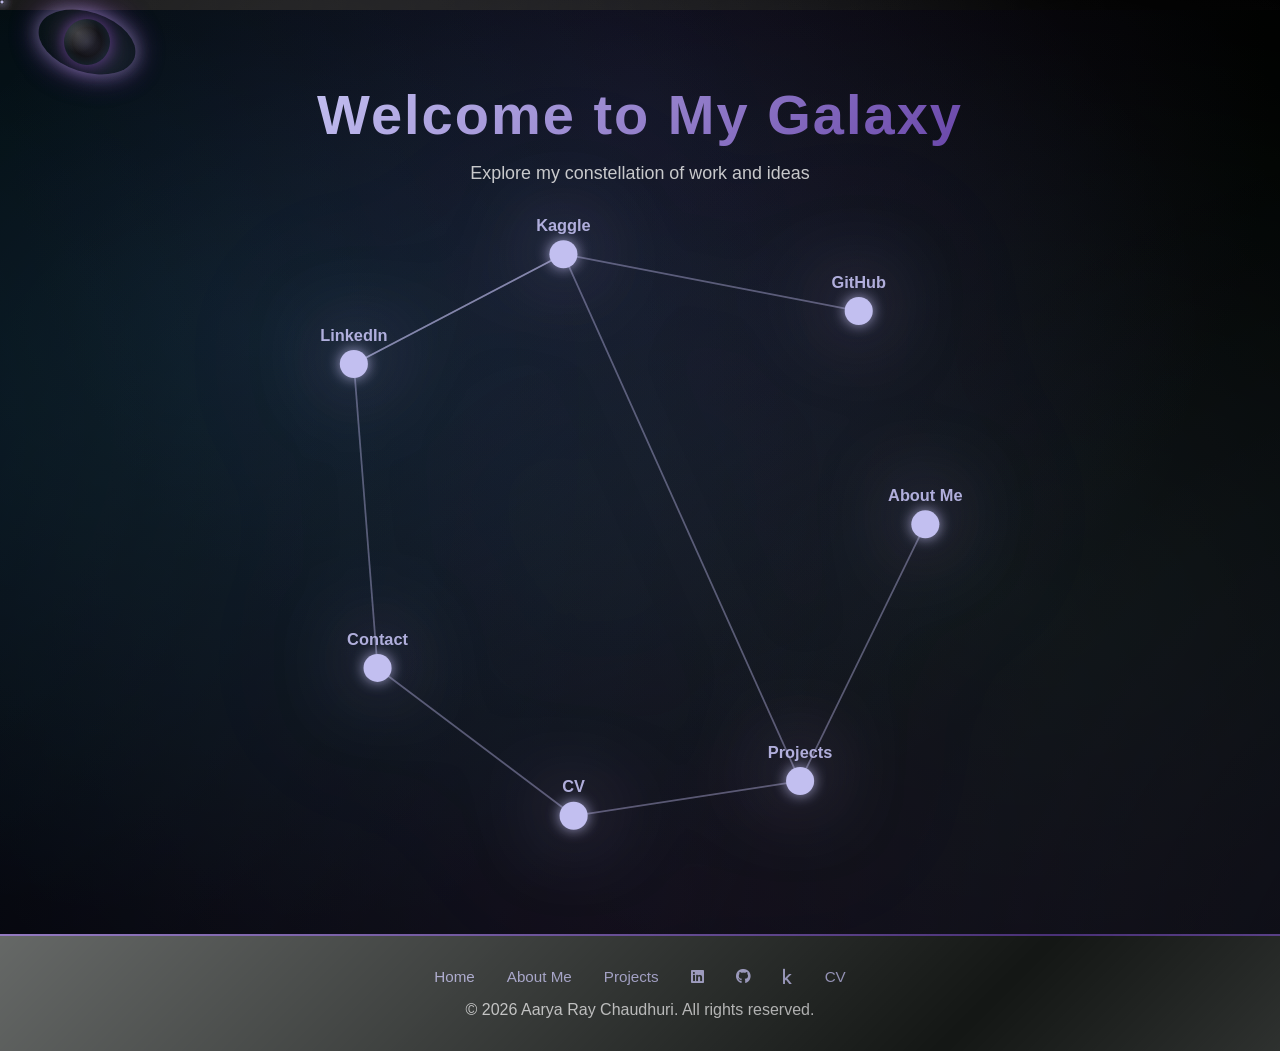
==== index.html @ b0136b7f "updates" ====
<!DOCTYPE html>
<html lang="en">
<head>
    <meta charset="UTF-8">
    <meta name="viewport" content="width=device-width, initial-scale=1.0">
    <title>Portfolio</title>
    <link rel="stylesheet" href="https://cdnjs.cloudflare.com/ajax/libs/font-awesome/6.4.0/css/all.min.css">
    <link rel="stylesheet" href="css/styles.css">
</head>
<body class="page-with-stars">
    <div class="stars-background"></div>
    <a href="index.html" class="black-hole-home" aria-label="Back to home"></a>
    <!-- Shooting stars to match Projects/About vibe -->
    <div class="shooting-star shooting-star-1"></div>
    <div class="shooting-star shooting-star-2"></div>
    <div class="shooting-star shooting-star-3"></div>
    
    <nav class="navbar">
        <div class="nav-content">
            <span class="logo">Aarya Ray</span>
            <ul class="nav-links">
                <li><a href="#" class="nav-link active">Home</a></li>
                <li><a href="about.html" class="nav-link">About Me</a></li>
                <li><a href="projects.html" class="nav-link">Projects</a></li>
                <li><a href="assets/cv.pdf" class="nav-link" target="_blank">CV</a></li>
            </ul>
        </div>
    </nav>

    <div class="constellation-container">
        <div class="hero-text">
            <h1>Welcome to My Galaxy</h1>
            <p>Explore my constellation of work and ideas</p>
        </div>
        <svg id="constellationCanvas" viewBox="0 0 800 600" preserveAspectRatio="xMidYMid meet"></svg>
    </div>

    <footer class="footer">
        <div class="footer-links">
            <a href="index.html" class="footer-link">Home</a>
            <a href="about.html" class="footer-link">About Me</a>
            <a href="projects.html" class="footer-link">Projects</a>
            <a href="https://www.linkedin.com/in/aarya-ray-3b2663270/" class="footer-link" target="_blank"><i class="fab fa-linkedin"></i></a>
            <a href="https://github.com/aaryaray1" class="footer-link" target="_blank"><i class="fab fa-github"></i></a>
            <a href="https://www.kaggle.com/aaryaraychaudhuri" class="footer-link" target="_blank"><i class="fab fa-kaggle"></i></a>
            <a href="assets/cv.pdf" class="footer-link" target="_blank">CV</a>
        </div>
        <p>&copy; 2026 Aarya Ray Chaudhuri. All rights reserved.</p>
    </footer>

    <script src="js/constellations.js"></script>
    <script src="js/main.js"></script>
</body>
</html>
---- css/styles.css ----
:root {
    --dark-bg: #1F2421;
    --light-purple: #C2BFF0;
    --deep-purple: #6A47AA;
    --text-color: #E8E8E8;
    --accent: #9D4EDD;
}

* {
    margin: 0;
    padding: 0;
    box-sizing: border-box;
}

html, body {
    width: 100%;
    height: 100%;
    font-family: 'Segoe UI', Tahoma, Geneva, Verdana, sans-serif;
}

body {
    background-color: #000000;
    color: var(--text-color);
    overflow-x: hidden;
    position: relative;
}

/* Black hole home link */
.black-hole-home {
    position: fixed;
    top: 1.2rem;
    left: 4rem;
    width: 46px;
    height: 46px;
    border-radius: 50%;
    background:
        radial-gradient(circle at 30% 30%, rgba(255,255,255,0.2), transparent 45%),
        radial-gradient(circle at 50% 50%, rgba(20,20,30,1) 0%, rgba(0,0,0,1) 45%, transparent 70%),
        radial-gradient(circle at 50% 50%, rgba(157, 78, 221, 0.35) 0%, transparent 55%);
    box-shadow:
        0 0 18px rgba(157, 78, 221, 0.7),
        0 0 40px rgba(0, 0, 0, 0.9);
    z-index: 80;
    cursor: pointer;
    transition: transform 0.4s ease, box-shadow 0.4s ease, opacity 0.4s ease;
    opacity: 0.95;
}

.black-hole-home:hover {
    transform: scale(1.08) rotate(8deg);
    box-shadow:
        0 0 26px rgba(194, 191, 240, 0.9),
        0 0 55px rgba(0, 0, 0, 1);
    opacity: 1;
}

.black-hole-home::before {
    content: '';
    position: absolute;
    top: 50%;
    left: 50%;
    width: 100px;
    height: 60px;
    transform: translate(-50%, -50%) rotate(18deg);
    border-radius: 50%;
    background:
        radial-gradient(circle at 30% 40%, rgba(255,255,255,0.1), transparent 55%),
        radial-gradient(circle at 70% 60%, rgba(194,191,240,0.18), transparent 65%);
    box-shadow:
        0 0 18px rgba(194,191,240,0.7),
        0 0 34px rgba(157,78,221,0.65);
    opacity: 0.75;
    pointer-events: none;
}

/* Animated background stars - subtle and scattered */
.stars-background {
    position: fixed;
    top: 0;
    left: 0;
    width: 100%;
    height: 100%;
    background-color: #000000;
    /* Base starfield (kept subtle) */
    background-image: 
        radial-gradient(0.3px 0.3px at 1% 2%, rgba(255,255,255,.75), transparent 55%),
        radial-gradient(1.4px 1.4px at 5% 8%, rgba(200,200,200,.7), transparent 55%),
        radial-gradient(0.7px 0.7px at 12% 4%, rgba(255,255,255,.7), transparent 55%),
        radial-gradient(1.8px 1.8px at 18% 11%, rgba(220,220,220,.75), transparent 60%),
        radial-gradient(0.5px 0.5px at 25% 6%, rgba(255,255,255,.65), transparent 55%),
        radial-gradient(1.6px 1.6px at 32% 10%, rgba(200,200,200,.72), transparent 60%),
        radial-gradient(0.5px 0.5px at 40% 3%, rgba(255,255,255,.65), transparent 55%),
        radial-gradient(1.7px 1.7px at 48% 9%, rgba(220,220,220,.75), transparent 60%),
        radial-gradient(0.6px 0.6px at 56% 5%, rgba(255,255,255,.68), transparent 55%),
        radial-gradient(1.5px 1.5px at 64% 12%, rgba(200,200,200,.74), transparent 60%),
        radial-gradient(0.4px 0.4px at 72% 4%, rgba(255,255,255,.65), transparent 55%),
        radial-gradient(1.9px 1.9px at 80% 9%, rgba(220,220,220,.78), transparent 60%),
        radial-gradient(0.7px 0.7px at 88% 2%, rgba(255,255,255,.68), transparent 55%),
        radial-gradient(1.6px 1.6px at 96% 8%, rgba(200,200,200,.76), transparent 60%),
        radial-gradient(0.3px 0.3px at 10% 20%, rgba(255,255,255,.7), transparent 55%),
        radial-gradient(1.5px 1.5px at 22% 24%, rgba(200,200,200,.73), transparent 60%),
        radial-gradient(0.6px 0.6px at 34% 18%, rgba(255,255,255,.68), transparent 55%),
        radial-gradient(1.8px 1.8px at 46% 22%, rgba(220,220,220,.76), transparent 60%),
        radial-gradient(0.5px 0.5px at 58% 19%, rgba(255,255,255,.65), transparent 55%),
        radial-gradient(1.4px 1.4px at 70% 25%, rgba(200,200,200,.72), transparent 60%),
        radial-gradient(0.5px 0.5px at 82% 17%, rgba(255,255,255,.68), transparent 55%),
        radial-gradient(1.9px 1.9px at 94% 23%, rgba(220,220,220,.78), transparent 60%),
        radial-gradient(0.4px 0.4px at 6% 40%, rgba(255,255,255,.68), transparent 55%),
        radial-gradient(1.6px 1.6px at 18% 44%, rgba(200,200,200,.72), transparent 60%),
        radial-gradient(0.7px 0.7px at 30% 38%, rgba(255,255,255,.7), transparent 55%),
        radial-gradient(1.8px 1.8px at 42% 52%, rgba(220,220,220,.77), transparent 60%),
        radial-gradient(0.5px 0.5px at 54% 45%, rgba(255,255,255,.66), transparent 55%),
        radial-gradient(1.5px 1.5px at 66% 50%, rgba(200,200,200,.73), transparent 60%),
        radial-gradient(0.5px 0.5px at 78% 42%, rgba(255,255,255,.68), transparent 55%),
        radial-gradient(1.9px 1.9px at 90% 48%, rgba(220,220,220,.78), transparent 60%),
        radial-gradient(0.3px 0.3px at 12% 68%, rgba(255,255,255,.68), transparent 55%),
        radial-gradient(1.5px 1.5px at 24% 72%, rgba(200,200,200,.72), transparent 60%),
        radial-gradient(0.6px 0.6px at 36% 66%, rgba(255,255,255,.68), transparent 55%),
        radial-gradient(1.9px 1.9px at 48% 80%, rgba(220,220,220,.78), transparent 60%),
        radial-gradient(0.5px 0.5px at 60% 73%, rgba(255,255,255,.66), transparent 55%),
        radial-gradient(1.4px 1.4px at 72% 78%, rgba(200,200,200,.72), transparent 60%),
        radial-gradient(0.5px 0.5px at 84% 70%, rgba(255,255,255,.68), transparent 55%),
        radial-gradient(1.8px 1.8px at 96% 76%, rgba(220,220,220,.78), transparent 60%);
    background-repeat: repeat;
    background-size: 120% 120%;
    background-position: 0 0;
    background-attachment: fixed;
    transition: width 0.3s ease;
}

/* Extra dense, multi-size stars layered on top */
.stars-background::before {
    content: '';
    position: fixed;
    inset: 0;
    pointer-events: none;
    background-image:
        radial-gradient(0.8px 0.8px at 8% 12%, rgba(255,255,255,0.85), transparent 55%),
        radial-gradient(2.2px 2.2px at 18% 32%, rgba(220,220,220,0.75), transparent 60%),
        radial-gradient(0.4px 0.4px at 28% 18%, rgba(255,255,255,0.9), transparent 50%),
        radial-gradient(1.6px 1.6px at 38% 42%, rgba(200,200,200,0.8), transparent 60%),
        radial-gradient(2.8px 2.8px at 52% 24%, rgba(255,255,255,0.7), transparent 65%),
        radial-gradient(0.5px 0.5px at 64% 14%, rgba(255,255,255,0.85), transparent 55%),
        radial-gradient(1.2px 1.2px at 76% 34%, rgba(220,220,220,0.78), transparent 60%),
        radial-gradient(2.4px 2.4px at 88% 20%, rgba(255,255,255,0.65), transparent 65%),
        radial-gradient(0.6px 0.6px at 12% 64%, rgba(255,255,255,0.9), transparent 55%),
        radial-gradient(1.9px 1.9px at 26% 78%, rgba(200,200,200,0.78), transparent 60%),
        radial-gradient(0.4px 0.4px at 38% 60%, rgba(255,255,255,0.88), transparent 55%),
        radial-gradient(2.1px 2.1px at 50% 72%, rgba(220,220,220,0.76), transparent 62%),
        radial-gradient(0.7px 0.7px at 64% 86%, rgba(255,255,255,0.9), transparent 55%),
        radial-gradient(1.5px 1.5px at 78% 68%, rgba(200,200,200,0.8), transparent 60%),
        radial-gradient(2.6px 2.6px at 90% 82%, rgba(255,255,255,0.7), transparent 65%);
    background-repeat: repeat;
    background-size: 150% 150%;
    opacity: 1;
}

/* Soft Milky Way band */
.stars-background::after {
    content: '';
    position: fixed;
    inset: 0;
    pointer-events: none;
    background:
        radial-gradient(circle at 8% 0%, rgba(255,255,255,0.10), transparent 55%),
        radial-gradient(circle at 25% 18%, rgba(255,255,255,0.12), transparent 60%),
        radial-gradient(circle at 45% 32%, rgba(210,210,255,0.18), transparent 65%),
        radial-gradient(circle at 60% 50%, rgba(220,220,255,0.16), transparent 60%),
        radial-gradient(circle at 78% 68%, rgba(255,255,255,0.12), transparent 60%),
        radial-gradient(circle at 92% 82%, rgba(255,255,255,0.08), transparent 55%);
    mix-blend-mode: screen;
    opacity: 0.7;
}

.nav-link:hover::after {
    width: 100%;
}

.nav-link.active {
    color: var(--light-purple);
}

/* Constellation section */
.constellation-container {
    position: relative;
    z-index: 50;
    min-height: 100vh;
    display: flex;
    flex-direction: column;
    justify-content: space-around;
    align-items: center;
    padding: 4.5rem 2rem 3rem;
    margin-top: -80px; /* pull gradient up behind the navbar */
    text-align: center;
    overflow: hidden;
    background: radial-gradient(circle at 50% 10%, rgba(106, 71, 170, 0.13), rgba(0, 0, 0, 1) 60%),
                radial-gradient(circle at 80% 80%, rgba(157, 78, 221, 0.09), rgba(0, 0, 0, 1) 55%),
                #000000;
}

/* Animated colored pulses */
.constellation-container::before {
    content: '';
    position: absolute;
    top: -25%;
    left: -25%;
    width: 150%;
    height: 150%;
    background: radial-gradient(ellipse at 30% 40%, rgba(75, 200, 255, 0.18) 0%, transparent 50%),
                radial-gradient(ellipse at 70% 60%, rgba(100, 255, 150, 0.12) 0%, transparent 60%),
                radial-gradient(ellipse at 50% 80%, rgba(180, 100, 255, 0.18) 0%, transparent 70%);
    opacity: 0.55;
    animation: colorPulseCycle 16s ease-in-out infinite;
    pointer-events: none;
    z-index: -1;
}

.constellation-container::after {
    content: '';
    position: absolute;
    top: -25%;
    right: -25%;
    width: 140%;
    height: 140%;
    background: radial-gradient(circle at 100% 100%, rgba(150, 100, 255, 0.15) 0%, transparent 45%),
                radial-gradient(circle at 0% 50%, rgba(50, 180, 255, 0.14) 0%, transparent 55%);
    opacity: 0.5;
    animation: colorPulseCycle2 20s ease-in-out infinite;
    pointer-events: none;
    z-index: -1;
}

@keyframes colorPulseCycle {
    0% {
        opacity: 0.35;
        transform: scale(1);
    }
    50% {
        opacity: 0.65;
        transform: scale(1.04);
    }
    100% {
        opacity: 0.35;
        transform: scale(1);
    }
}

@keyframes colorPulseCycle2 {
    0% {
        opacity: 0.3;
        transform: scale(1);
    }
    50% {
        opacity: 0.6;
        transform: scale(1.05);
    }
    100% {
        opacity: 0.3;
        transform: scale(1);
    }
}

@keyframes gradientShift {
    0%, 100% {
        background: linear-gradient(135deg, rgba(106, 71, 170, 0.15), rgba(31, 36, 33, 0.05), rgba(157, 78, 221, 0.1));
    }
    50% {
        background: linear-gradient(45deg, rgba(157, 78, 221, 0.12), rgba(106, 71, 170, 0.08), rgba(194, 191, 240, 0.08));
    }
}

.hero-text {
    animation: fadeInDown 1s ease-out;
    z-index: 51;
}

.hero-text h1 {
    font-size: 3.5rem;
    margin-bottom: 1rem;
    background: linear-gradient(135deg, var(--light-purple), var(--deep-purple), var(--accent), var(--light-purple));
    -webkit-background-clip: text;
    -webkit-text-fill-color: transparent;
    background-clip: text;
    letter-spacing: 2px;
    background-size: 300% 300%;
    animation: colorShift 6s ease-in-out infinite;
}

@keyframes colorShift {
    0%, 100% { background-position: 0% 50%; }
    50% { background-position: 100% 50%; }
}

.hero-text p {
    font-size: 1.12rem;
    color: var(--text-color);
    opacity: 0.85;
}

#constellationCanvas {
    width: 95%;
    height: 78vh;
    max-width: none;
    filter: drop-shadow(0 0 40px rgba(194, 191, 240, 0.5)) drop-shadow(0 0 80px rgba(154, 78, 221, 0.3));
    animation: fadeInUp 1.2s ease-out 0.2s backwards, canvasGlow 4s ease-in-out infinite;
}

@keyframes canvasGlow {
    0%, 100% {
        filter: drop-shadow(0 0 40px rgba(194, 191, 240, 0.5)) drop-shadow(0 0 80px rgba(154, 78, 221, 0.3));
    }
    50% {
        filter: drop-shadow(0 0 50px rgba(157, 78, 221, 0.6)) drop-shadow(0 0 100px rgba(106, 71, 170, 0.4));
    }
}

/* SVG styles */
#constellationCanvas line,
#projectsConstellation line {
    stroke: var(--light-purple);
    stroke-width: 1.5;
    opacity: 0.4;
    animation: pulseLines 3s ease-in-out infinite, lineGlow 4s ease-in-out infinite;
}

@keyframes pulseLines {
    0%, 100% { opacity: 0.3; }
    50% { opacity: 0.6; }
}

@keyframes lineGlow {
    0%, 100% {
        stroke: var(--light-purple);
    }
    50% {
        stroke: var(--deep-purple);
    }
}

.constellation-star {
    fill: var(--light-purple);
    cursor: pointer;
    transition: all 0.4s cubic-bezier(0.34, 1.56, 0.64, 1);
    animation: twinkleStar 3s ease-in-out infinite, colorPulse 5s ease-in-out infinite;
    filter: drop-shadow(0 0 6px rgba(194, 191, 240, 0.8));
}

.constellation-star:hover {
    fill: var(--deep-purple);
    filter: drop-shadow(0 0 18px rgba(154, 78, 221, 0.95)) drop-shadow(0 0 35px rgba(157, 78, 221, 0.7));
    transform-origin: center;
}

@keyframes twinkleStar {
    0%, 100% { 
        opacity: 0.7;
        r: 12;
    }
    50% { 
        opacity: 1;
        r: 13.5;
    }
}

@keyframes colorPulse {
    0%, 100% {
        fill: var(--light-purple);
    }
    40% {
        fill: var(--light-purple);
    }
    60% {
        fill: #E0D5FF;
    }
    80% {
        fill: var(--light-purple);
    }
}

.constellation-label {
    font-size: 14px;
    font-weight: 600;
    fill: var(--light-purple);
    text-anchor: middle;
    pointer-events: none;
    opacity: 0.9;
    transition: all 0.3s ease;
    animation: labelShimmer 2.5s ease-in-out infinite;
}

.constellation-star:hover ~ .constellation-label,
.constellation-label.visible {
    opacity: 1;
    fill: var(--deep-purple);
    animation: labelGlow 0.4s ease-out;
}

@keyframes labelShimmer {
    0%, 100% {
        opacity: 0.8;
    }
    50% {
        opacity: 0.95;
    }
}

@keyframes labelGlow {
    0% {
        opacity: 0.9;
    }
    100% {
        opacity: 1;
    }
}

.constellation-name {
    animation: fadeInUp 1.5s ease-out 0.5s backwards;
}

/* Footer */
.footer {
    position: relative;
    z-index: 50;
    background-color: rgba(31, 36, 33, 0.95);
    border-top: 2px solid var(--deep-purple);
    padding: 2rem;
    text-align: center;
    color: var(--text-color);
    opacity: 0.7;
    margin-top: auto;
}

/* About page */
.about-container {
    max-width: 900px;
    margin: 0 auto;
    padding: 3rem 2rem;
    position: relative;
    z-index: 50;
    min-height: calc(100vh - 200px);
}

.about-header {
    text-align: center;
    margin-bottom: 3rem;
    animation: fadeInDown 0.8s ease-out;
}

.about-header h2 {
    font-size: 2.5rem;
    background: linear-gradient(135deg, var(--light-purple), var(--deep-purple));
    -webkit-background-clip: text;
    -webkit-text-fill-color: transparent;
    background-clip: text;
    margin-bottom: 1rem;
    letter-spacing: 1px;
}

.about-content {
    display: grid;
    grid-template-columns: 1fr 1fr;
    gap: 3rem;
    animation: fadeInUp 0.8s ease-out 0.2s backwards;
}

.about-text h3 {
    color: var(--light-purple);
    margin-bottom: 1rem;
    font-size: 1.5rem;
    letter-spacing: 0.5px;
}

.about-text p {
    line-height: 1.8;
    margin-bottom: 1.5rem;
    opacity: 0.9;
}

.skills-section {
    background: rgba(31, 36, 33, 0.96);
    padding: 2rem;
    border-radius: 10px;
    border: 1px solid rgba(194, 191, 240, 0.4);
    backdrop-filter: blur(5px);
}

.skills-section h4 {
    color: var(--light-purple);
    margin-bottom: 1.5rem;
    font-size: 1.2rem;
    letter-spacing: 0.5px;
}

.skills-list {
    list-style: none;
}

.skills-list li {
    color: var(--text-color);
    padding: 0.75rem 0;
    border-bottom: 1px solid rgba(194, 191, 240, 0.15);
    opacity: 0.9;
    font-size: 1rem;
    line-height: 1.6;
    position: relative;
    padding-left: 1.5rem;
    transition: all 0.3s ease;
}

.skills-list li:last-child {
    border-bottom: none;
}

.skills-list li::before {
    content: '✦';
    position: absolute;
    left: 0;
    color: var(--deep-purple);
    font-size: 0.8rem;
}

.skills-list li:hover {
    color: var(--light-purple);
    padding-left: 2rem;
}

/* Animations */
@keyframes fadeInDown {
    from {
        opacity: 0;
        transform: translateY(-30px);
    }
    to {
        opacity: 1;
        transform: translateY(0);
    }
}

@keyframes fadeInUp {
    from {
        opacity: 0;
        transform: translateY(30px);
    }
    to {
        opacity: 1;
        transform: translateY(0);
    }
}

/* Page with starfield background and shooting stars */
.page-with-stars {
    background: linear-gradient(135deg, rgba(106, 71, 170, 0.015), #000000, rgba(157, 78, 221, 0.01)) !important;
    position: relative;
}

/* Shooting stars animation */
.shooting-star {
    position: fixed;
    width: 4px;
    height: 4px;
    z-index: 15;
    pointer-events: none;
    border-radius: 50%;
}

.shooting-star::before {
    content: '';
    position: absolute;
    right: 0;
    top: 50%;
    width: 0;
    height: 3px;
    background: linear-gradient(90deg, rgba(194, 191, 240, 0.9), rgba(194, 191, 240, 0.4), rgba(194, 191, 240, 0));
    filter: blur(2px);
    border-radius: 50%;
    transform: translateY(-50%);
    transform-origin: right center;
    box-shadow: 0 0 8px rgba(194, 191, 240, 0.6);
}

.shooting-star-1::before {
    /* Tail points opposite the star's movement */
    transform: translateY(-50%) rotate(38deg);
}

.shooting-star-2::before {
    /* Tail points opposite the star's movement */
    transform: translateY(-50%) rotate(160deg);
}

.shooting-star-3::before {
    /* Tail points opposite the star's movement */
    transform: translateY(-50%) rotate(67deg);
}

.shooting-star-1 {
    background: radial-gradient(circle, rgba(194, 191, 240, 1), transparent 70%);
    box-shadow: 0 0 10px rgba(194, 191, 240, 1);
    animation: shootingStar1 18s ease-in infinite;
    animation-delay: 0s;
}

.shooting-star-1::before {
    animation: trailAnimate1 18s ease-in infinite;
    animation-delay: 0s;
}

.shooting-star-2 {
    background: radial-gradient(circle, rgba(194, 191, 240, 1), transparent 70%);
    box-shadow: 0 0 10px rgba(194, 191, 240, 1);
    animation: shootingStar2 18s ease-in infinite;
    animation-delay: 6s;
}

.shooting-star-2::before {
    animation: trailAnimate2 18s ease-in infinite;
    animation-delay: 6s;
}

.shooting-star-3 {
    background: radial-gradient(circle, rgba(194, 191, 240, 1), transparent 70%);
    box-shadow: 0 0 10px rgba(194, 191, 240, 1);
    animation: shootingStar3 18s ease-in infinite;
    animation-delay: 12s;
}

.shooting-star-3::before {
    animation: trailAnimate3 18s ease-in infinite;
    animation-delay: 12s;
}

@keyframes shootingStar1 {
    0% {
        top: 25vh;
        left: 30vw;
        opacity: 0;
    }
    5% {
        opacity: 1;
    }
    16% {
        top: 60vh;
        left: 75vw;
        opacity: 1;
    }
    17% {
        opacity: 0;
    }
    100% {
        opacity: 0;
    }
}

@keyframes trailAnimate1 {
    0% {
        width: 0;
        opacity: 0;
    }
    5% {
        width: 0;
        opacity: 0;
    }
    8% {
        width: 120px;
        opacity: 0.8;
    }
    12% {
        width: 200px;
        opacity: 0.9;
    }
    15% {
        width: 280px;
        opacity: 0.8;
    }
    16% {
        width: 250px;
        opacity: 0.6;
    }
    17% {
        width: 0;
        opacity: 0;
    }
    100% {
        width: 0;
        opacity: 0;
    }
}

@keyframes shootingStar2 {
    0% {
        opacity: 0;
    }
    33% {
        top: 35vh;
        left: 70vw;
        opacity: 1;
    }
    50% {
        top: 55vh;
        left: 15vw;
        opacity: 1;
    }
    51% {
        opacity: 0;
    }
    100% {
        opacity: 0;
    }
}

@keyframes trailAnimate2 {
    0% {
        width: 0;
        opacity: 0;
    }
    33% {
        width: 0;
        opacity: 0;
    }
    36% {
        width: 120px;
        opacity: 0.8;
    }
    44% {
        width: 200px;
        opacity: 0.9;
    }
    49% {
        width: 280px;
        opacity: 0.8;
    }
    50% {
        width: 250px;
        opacity: 0.6;
    }
    51% {
        width: 0;
        opacity: 0;
    }
    100% {
        width: 0;
        opacity: 0;
    }
}

@keyframes shootingStar3 {
    0% {
        opacity: 0;
    }
    67% {
        top: 20vh;
        left: 50vw;
        opacity: 1;
    }
    83% {
        top: 65vh;
        left: 70vw;
        opacity: 1;
    }
    84% {
        opacity: 0;
    }
    100% {
        opacity: 0;
    }
}

@keyframes trailAnimate3 {
    0% {
        width: 0;
        opacity: 0;
    }
    67% {
        width: 0;
        opacity: 0;
    }
    70% {
        width: 120px;
        opacity: 0.8;
    }
    78% {
        width: 200px;
        opacity: 0.9;
    }
    82% {
        width: 280px;
        opacity: 0.8;
    }
    83% {
        width: 250px;
        opacity: 0.6;
    }
    84% {
        width: 0;
        opacity: 0;
    }
    100% {
        width: 0;
        opacity: 0;
    }
}

/* Footer links section */
.footer-links {
    display: flex;
    justify-content: center;
    gap: 2rem;
    margin-bottom: 1rem;
}

.footer-link {
    color: var(--light-purple);
    text-decoration: none;
    transition: color 0.3s ease, text-shadow 0.3s ease;
    font-size: 0.95rem;
}

.footer-link:hover {
    color: var(--accent);
    text-shadow: 0 0 10px rgba(157, 78, 221, 0.5);
}

/* Responsive */
@media (max-width: 768px) {
    .hero-text h1 {
        font-size: 2rem;
    }

    .nav-links {
        gap: 1rem;
        font-size: 0.9rem;
    }

    .about-content {
        grid-template-columns: 1fr;
    }

    .constellation-container {
        height: auto;
        min-height: 100vh;
        justify-content: center;
    }

    #constellationCanvas {
        height: 50vh;
        width: 100%;
    }

    .constellation-label {
        font-size: 12px;
    }

    .logo {
        font-size: 1.2rem;
    }
}
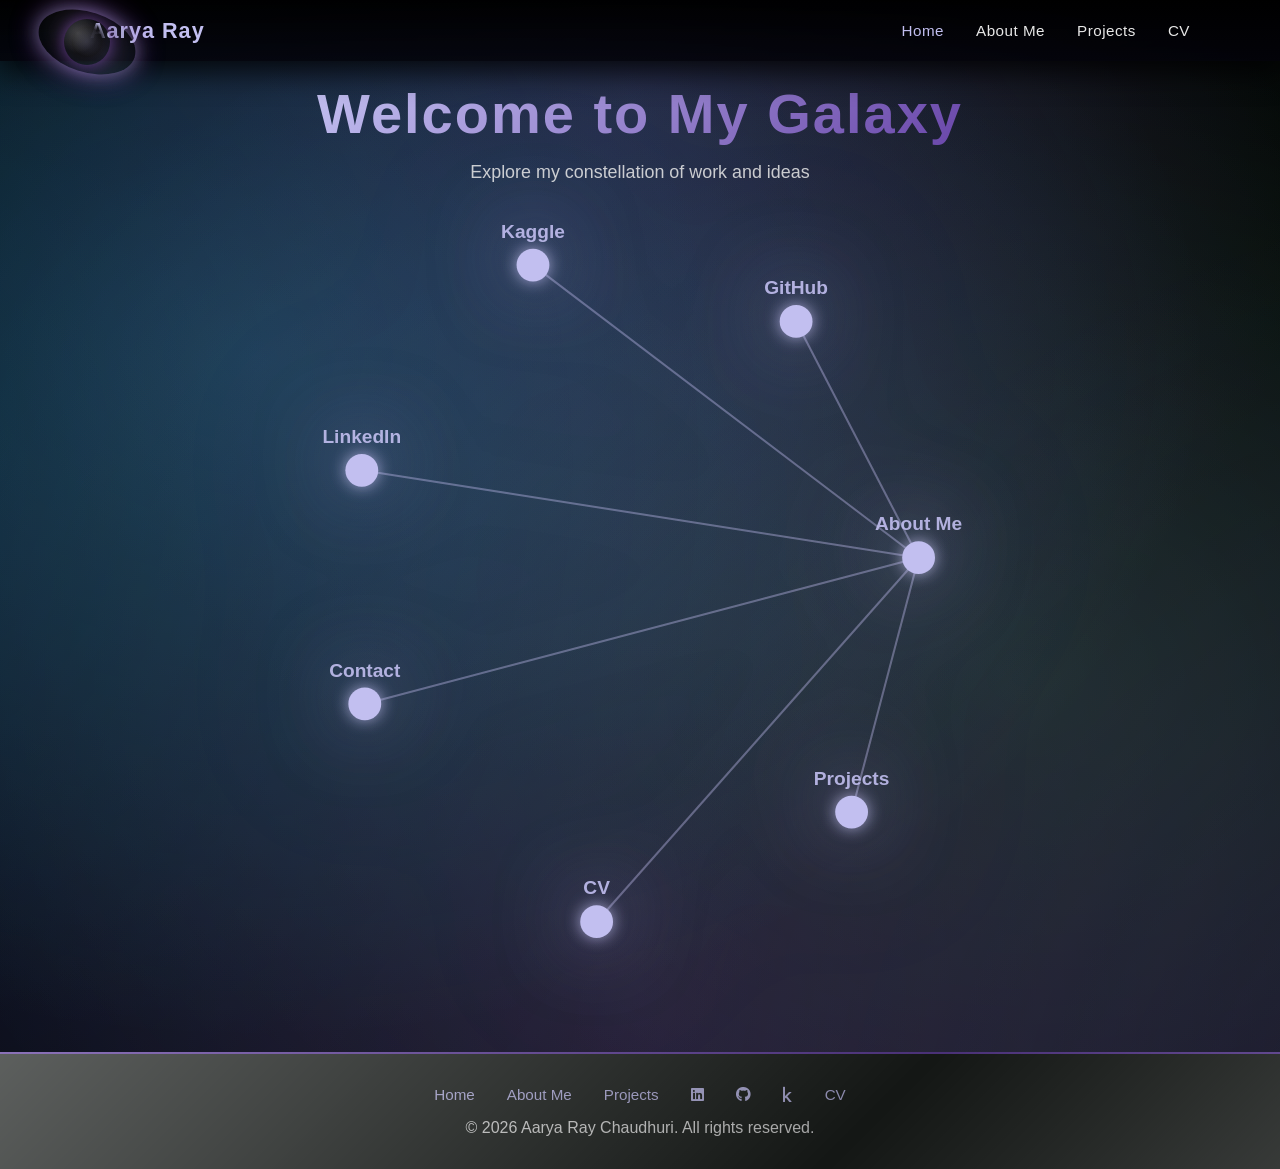
==== commit aac67af8: "fixed header size, changed home button" ====
--- a/index.html
+++ b/index.html
@@ -6,8 +6,8 @@
     <title>Portfolio</title>
     <link rel="stylesheet" href="https://cdnjs.cloudflare.com/ajax/libs/font-awesome/6.4.0/css/all.min.css">
     <link rel="stylesheet" href="css/styles.css">
-</head>
-<body class="page-with-stars">
+ </head>
+<body class="page-with-stars home-page">
     <div class="stars-background"></div>
     <a href="index.html" class="black-hole-home" aria-label="Back to home"></a>
     <!-- Shooting stars to match Projects/About vibe -->
--- a/css/styles.css
+++ b/css/styles.css
@@ -23,6 +23,58 @@
     color: var(--text-color);
     overflow-x: hidden;
     position: relative;
+}
+
+/* Top navigation bar */
+.navbar {
+    position: relative;
+    z-index: 60;
+    padding: 1.1rem 3rem;
+    background: linear-gradient(180deg, rgba(0, 0, 0, 0.98), rgba(3, 3, 10, 0.9));
+    box-shadow: 0 10px 30px rgba(0, 0, 0, 0.85);
+    backdrop-filter: blur(10px);
+}
+
+.nav-content {
+    max-width: 1100px;
+    margin: 0 auto;
+    display: flex;
+    align-items: center;
+    justify-content: space-between;
+}
+
+.logo {
+    font-size: 1.35rem;
+    font-weight: 600;
+    letter-spacing: 1px;
+    color: var(--light-purple);
+}
+
+.nav-links {
+    list-style: none;
+    display: flex;
+    gap: 2rem;
+}
+
+.nav-link {
+    position: relative;
+    color: var(--text-color);
+    text-decoration: none;
+    font-size: 0.95rem;
+    letter-spacing: 0.5px;
+    transition: color 0.2s ease;
+}
+
+.nav-link::after {
+    content: '';
+    position: absolute;
+    left: 0;
+    bottom: -0.35rem;
+    width: 0;
+    height: 2px;
+    background: linear-gradient(90deg, var(--light-purple), var(--accent));
+    border-radius: 999px;
+    transition: width 0.3s ease;
 }
 
 /* Black hole home link */
@@ -128,6 +180,20 @@
     transition: width 0.3s ease;
 }
 
+/* Extra punch of stars and glow on the homepage */
+.home-page .stars-background {
+    background-size: 140% 140%;
+}
+
+.home-page .stars-background::before {
+    opacity: 1.25;
+    background-size: 170% 170%;
+}
+
+.home-page .stars-background::after {
+    opacity: 0.95;
+}
+
 /* Extra dense, multi-size stars layered on top */
 .stars-background::before {
     content: '';
@@ -190,11 +256,11 @@
     justify-content: space-around;
     align-items: center;
     padding: 4.5rem 2rem 3rem;
-    margin-top: -80px; /* pull gradient up behind the navbar */
+    margin-top: -80px; /* pull gradient up slightly behind the navbar */
     text-align: center;
     overflow: hidden;
-    background: radial-gradient(circle at 50% 10%, rgba(106, 71, 170, 0.13), rgba(0, 0, 0, 1) 60%),
-                radial-gradient(circle at 80% 80%, rgba(157, 78, 221, 0.09), rgba(0, 0, 0, 1) 55%),
+    background: radial-gradient(circle at 50% 10%, rgba(106, 71, 170, 0.22), rgba(0, 0, 0, 1) 60%),
+                radial-gradient(circle at 80% 80%, rgba(157, 78, 221, 0.16), rgba(0, 0, 0, 1) 55%),
                 #000000;
 }
 
@@ -206,10 +272,10 @@
     left: -25%;
     width: 150%;
     height: 150%;
-    background: radial-gradient(ellipse at 30% 40%, rgba(75, 200, 255, 0.18) 0%, transparent 50%),
-                radial-gradient(ellipse at 70% 60%, rgba(100, 255, 150, 0.12) 0%, transparent 60%),
-                radial-gradient(ellipse at 50% 80%, rgba(180, 100, 255, 0.18) 0%, transparent 70%);
-    opacity: 0.55;
+    background: radial-gradient(ellipse at 30% 40%, rgba(75, 200, 255, 0.26) 0%, transparent 50%),
+                radial-gradient(ellipse at 70% 60%, rgba(100, 255, 150, 0.18) 0%, transparent 60%),
+                radial-gradient(ellipse at 50% 80%, rgba(180, 100, 255, 0.26) 0%, transparent 70%);
+    opacity: 0.8;
     animation: colorPulseCycle 16s ease-in-out infinite;
     pointer-events: none;
     z-index: -1;
@@ -222,9 +288,9 @@
     right: -25%;
     width: 140%;
     height: 140%;
-    background: radial-gradient(circle at 100% 100%, rgba(150, 100, 255, 0.15) 0%, transparent 45%),
-                radial-gradient(circle at 0% 50%, rgba(50, 180, 255, 0.14) 0%, transparent 55%);
-    opacity: 0.5;
+    background: radial-gradient(circle at 100% 100%, rgba(150, 100, 255, 0.22) 0%, transparent 45%),
+                radial-gradient(circle at 0% 50%, rgba(50, 180, 255, 0.2) 0%, transparent 55%);
+    opacity: 0.7;
     animation: colorPulseCycle2 20s ease-in-out infinite;
     pointer-events: none;
     z-index: -1;
@@ -272,6 +338,7 @@
 .hero-text {
     animation: fadeInDown 1s ease-out;
     z-index: 51;
+    margin-top: 1.75rem;
 }
 
 .hero-text h1 {
@@ -298,9 +365,9 @@
 }
 
 #constellationCanvas {
-    width: 95%;
-    height: 78vh;
-    max-width: none;
+    width: 90%;
+    max-width: 125%;
+    height: auto;
     filter: drop-shadow(0 0 40px rgba(194, 191, 240, 0.5)) drop-shadow(0 0 80px rgba(154, 78, 221, 0.3));
     animation: fadeInUp 1.2s ease-out 0.2s backwards, canvasGlow 4s ease-in-out infinite;
 }
@@ -551,6 +618,87 @@
 .page-with-stars {
     background: linear-gradient(135deg, rgba(106, 71, 170, 0.015), #000000, rgba(157, 78, 221, 0.01)) !important;
     position: relative;
+}
+
+/* Black hole transition: "suck" the current page into the black hole */
+.page-sucked {
+    overflow: hidden;
+}
+
+.page-sucked .black-hole-home {
+    animation: blackHoleToCenter 1.1s ease-in-out forwards;
+}
+
+.page-sucked .navbar,
+.page-sucked .constellation-container,
+.page-sucked .projects-container,
+.page-sucked .about-container,
+.page-sucked .footer {
+    animation: pageSuckIntoHole 1s ease-in forwards;
+    transform-origin: 50% 50%;
+}
+
+.page-sucked .stars-background,
+.page-sucked .shooting-star {
+    animation: fadeOutSpace 0.9s ease-in forwards;
+}
+
+@keyframes pageSuckIntoHole {
+    0% {
+        opacity: 1;
+        transform: scale(1) translate(0, 0) rotate(0deg);
+        filter: none;
+    }
+    35% {
+        opacity: 0.9;
+        transform: scale(1.05) skewY(4deg) rotate(-8deg);
+        filter: blur(0.5px);
+    }
+    65% {
+        opacity: 0.7;
+        transform: scaleX(0.55) scaleY(1.25) translate(0, -20px) skewY(10deg) rotate(-120deg);
+        filter: blur(2px);
+    }
+    100% {
+        opacity: 0;
+        transform: scaleX(0.08) scaleY(1.8) translate(0, -80px) skewY(18deg) rotate(-420deg);
+        filter: blur(5px);
+    }
+}
+
+@keyframes fadeOutSpace {
+    0% {
+        opacity: 1;
+        filter: none;
+    }
+    100% {
+        opacity: 0;
+        filter: blur(4px);
+    }
+}
+
+@keyframes blackHoleToCenter {
+    0% {
+        top: 1.2rem;
+        left: 4rem;
+        transform: translate(0, 0) scale(1) rotate(0deg);
+        box-shadow:
+            0 0 18px rgba(157, 78, 221, 0.7),
+            0 0 40px rgba(0, 0, 0, 0.9);
+    }
+    60% {
+        top: 50%;
+        left: 50%;
+        transform: translate(-50%, -50%) scale(1.7) rotate(140deg);
+    }
+    100% {
+        top: 50%;
+        left: 50%;
+        transform: translate(-50%, -50%) scale(12) rotate(360deg);
+        box-shadow:
+            0 0 120px rgba(0, 0, 0, 1),
+            0 0 200px rgba(0, 0, 0, 1);
+    }
 }
 
 /* Shooting stars animation */
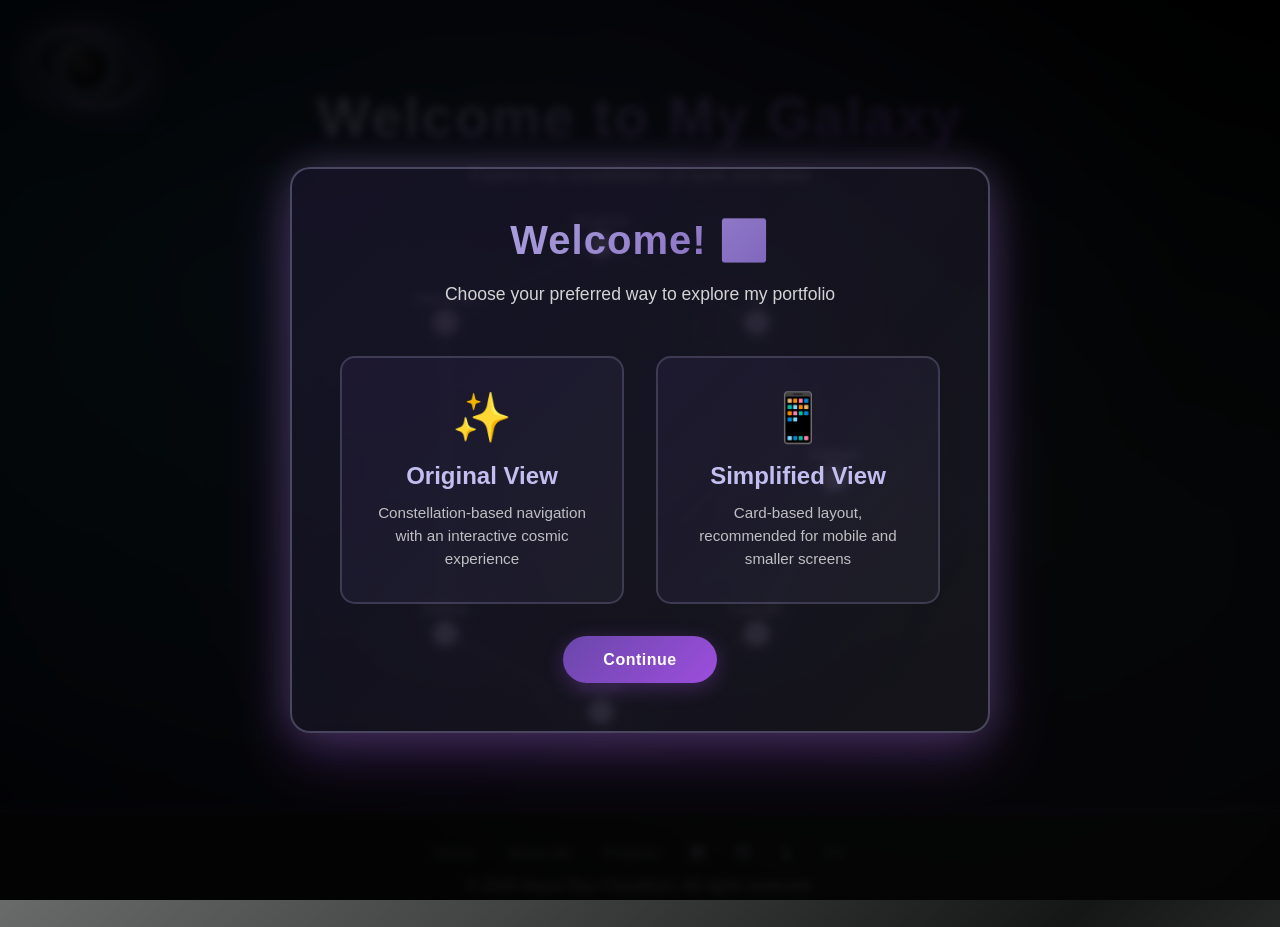
==== commit 8771f390: "made simplified view for phones/easier viewing. added 2 more projects. need to fix constellation vie" ====
--- a/index.html
+++ b/index.html
@@ -6,6 +6,7 @@
     <title>Portfolio</title>
     <link rel="stylesheet" href="https://cdnjs.cloudflare.com/ajax/libs/font-awesome/6.4.0/css/all.min.css">
     <link rel="stylesheet" href="css/styles.css">
+    <link rel="stylesheet" href="css/view-selector.css">
  </head>
 <body class="page-with-stars home-page">
     <div class="stars-background"></div>
@@ -17,15 +18,57 @@
     
     <nav class="navbar">
         <div class="nav-content">
-            <span class="logo">Aarya Ray</span>
             <ul class="nav-links">
-                <li><a href="#" class="nav-link active">Home</a></li>
                 <li><a href="about.html" class="nav-link">About Me</a></li>
                 <li><a href="projects.html" class="nav-link">Projects</a></li>
                 <li><a href="assets/cv.pdf" class="nav-link" target="_blank">CV</a></li>
             </ul>
         </div>
     </nav>
+
+    <!-- Simplified Home View Container -->
+    <div id="simplifiedHomeContainer" style="display: none;">
+        <div class="simplified-section">
+            <div class="simplified-header">
+                <h1>Welcome to My Portfolio</h1>
+                <p>Hi, I'm Aarya Ray Chaudhuri - a passionate software developer exploring the cosmos of technology</p>
+            </div>
+
+            <div class="simplified-cards">
+                <a href="about.html" class="simplified-card-link">
+                    <div class="simplified-card">
+                        <h3>Who I Am</h3>
+                        <p>A software developer with a keen interest in Machine Learning, AI, and full-stack development. I love turning ideas into reality through code.</p>
+                    </div>
+                </a>
+
+                <a href="projects.html" class="simplified-card-link">
+                    <div class="simplified-card">
+                        <h3>My Work</h3>
+                        <p>I've built IoT solutions for smart farming, developed full-stack applications, and explored machine learning applications in real-world scenarios.</p>
+                    </div>
+                </a>
+            </div>
+
+            <div class="simplified-footer-section">
+                <h2>Let's Connect</h2>
+                <div class="social-links">
+                    <a href="https://www.linkedin.com/in/aarya-ray-3b2663270/" target="_blank" class="social-link">
+                        <i class="fab fa-linkedin"></i> LinkedIn
+                    </a>
+                    <a href="https://github.com/aaryaray1" target="_blank" class="social-link">
+                        <i class="fab fa-github"></i> GitHub
+                    </a>
+                    <a href="https://www.kaggle.com/aaryaraychaudhuri" target="_blank" class="social-link">
+                        <i class="fab fa-kaggle"></i> Kaggle
+                    </a>
+                    <a href="assets/cv.pdf" target="_blank" class="social-link">
+                        <i class="fas fa-file-pdf"></i> CV
+                    </a>
+                </div>
+            </div>
+        </div>
+    </div>
 
     <div class="constellation-container">
         <div class="hero-text">
@@ -49,6 +92,7 @@
     </footer>
 
     <script src="js/constellations.js"></script>
+    <script src="js/view-selector.js"></script>
     <script src="js/main.js"></script>
 </body>
 </html>
--- a/css/styles.css
+++ b/css/styles.css
@@ -23,16 +23,13 @@
     color: var(--text-color);
     overflow-x: hidden;
     position: relative;
-}
-
-/* Top navigation bar */
+    display: flex;
+    flex-direction: column;
+}
+
+/* Top navigation bar (hidden per design) */
 .navbar {
-    position: relative;
-    z-index: 60;
-    padding: 1.1rem 3rem;
-    background: linear-gradient(180deg, rgba(0, 0, 0, 0.98), rgba(3, 3, 10, 0.9));
-    box-shadow: 0 10px 30px rgba(0, 0, 0, 0.85);
-    backdrop-filter: blur(10px);
+    display: none;
 }
 
 .nav-content {
@@ -48,11 +45,12 @@
     font-weight: 600;
     letter-spacing: 1px;
     color: var(--light-purple);
+    display: none;
 }
 
 .nav-links {
     list-style: none;
-    display: flex;
+    display: none;
     gap: 2rem;
 }
 
@@ -80,7 +78,7 @@
 /* Black hole home link */
 .black-hole-home {
     position: fixed;
-    top: 1.2rem;
+    top: 2.8rem;
     left: 4rem;
     width: 46px;
     height: 46px;
@@ -90,16 +88,16 @@
         radial-gradient(circle at 50% 50%, rgba(20,20,30,1) 0%, rgba(0,0,0,1) 45%, transparent 70%),
         radial-gradient(circle at 50% 50%, rgba(157, 78, 221, 0.35) 0%, transparent 55%);
     box-shadow:
-        0 0 18px rgba(157, 78, 221, 0.7),
-        0 0 40px rgba(0, 0, 0, 0.9);
+        0 0 26px rgba(194, 191, 240, 0.9),
+        0 0 55px rgba(0, 0, 0, 1);
     z-index: 80;
     cursor: pointer;
-    transition: transform 0.4s ease, box-shadow 0.4s ease, opacity 0.4s ease;
+    transition: none;
     opacity: 0.95;
+    transform-origin: center center;
 }
 
 .black-hole-home:hover {
-    transform: scale(1.08) rotate(8deg);
     box-shadow:
         0 0 26px rgba(194, 191, 240, 0.9),
         0 0 55px rgba(0, 0, 0, 1);
@@ -123,6 +121,27 @@
         0 0 34px rgba(157,78,221,0.65);
     opacity: 0.75;
     pointer-events: none;
+    animation: accretionSpin 16s linear infinite;
+}
+
+.black-hole-home::after {
+    content: '';
+    position: absolute;
+    top: 50%;
+    left: 50%;
+    width: 120px;
+    height: 72px;
+    transform: translate(-50%, -50%);
+    border-radius: 50%;
+    border: 2px solid rgba(194, 191, 240, 0.45);
+    box-shadow:
+        0 0 24px rgba(194, 191, 240, 0.5),
+        0 0 60px rgba(157, 78, 221, 0.55);
+    opacity: 0.45;
+    filter: blur(1px);
+    mix-blend-mode: screen;
+    pointer-events: none;
+    animation: accretionHalo 22s linear infinite;
 }
 
 /* Animated background stars - subtle and scattered */
@@ -194,6 +213,23 @@
     opacity: 0.95;
 }
 
+/* Slightly denser starfield on About & Projects pages */
+.about-page .stars-background,
+.projects-page .stars-background {
+    background-size: 135% 135%;
+}
+
+.about-page .stars-background::before,
+.projects-page .stars-background::before {
+    opacity: 1.15;
+    background-size: 165% 165%;
+}
+
+.about-page .stars-background::after,
+.projects-page .stars-background::after {
+    opacity: 0.9;
+}
+
 /* Extra dense, multi-size stars layered on top */
 .stars-background::before {
     content: '';
@@ -250,13 +286,13 @@
 .constellation-container {
     position: relative;
     z-index: 50;
-    min-height: 100vh;
+    min-height: 90vh;
     display: flex;
     flex-direction: column;
     justify-content: space-around;
     align-items: center;
-    padding: 4.5rem 2rem 3rem;
-    margin-top: -80px; /* pull gradient up slightly behind the navbar */
+    padding: 3.5rem 2rem 2.5rem;
+    margin-top: 0; /* navbar removed, align section naturally */
     text-align: center;
     overflow: hidden;
     background: radial-gradient(circle at 50% 10%, rgba(106, 71, 170, 0.22), rgba(0, 0, 0, 1) 60%),
@@ -365,8 +401,8 @@
 }
 
 #constellationCanvas {
-    width: 90%;
-    max-width: 125%;
+    width: 80%;
+    max-width: 950px;
     height: auto;
     filter: drop-shadow(0 0 40px rgba(194, 191, 240, 0.5)) drop-shadow(0 0 80px rgba(154, 78, 221, 0.3));
     animation: fadeInUp 1.2s ease-out 0.2s backwards, canvasGlow 4s ease-in-out infinite;
@@ -510,7 +546,6 @@
 .about-header {
     text-align: center;
     margin-bottom: 3rem;
-    animation: fadeInDown 0.8s ease-out;
 }
 
 .about-header h2 {
@@ -527,7 +562,6 @@
     display: grid;
     grid-template-columns: 1fr 1fr;
     gap: 3rem;
-    animation: fadeInUp 0.8s ease-out 0.2s backwards;
 }
 
 .about-text h3 {
@@ -544,11 +578,18 @@
 }
 
 .skills-section {
-    background: rgba(31, 36, 33, 0.96);
+    position: relative;
     padding: 2rem;
-    border-radius: 10px;
-    border: 1px solid rgba(194, 191, 240, 0.4);
-    backdrop-filter: blur(5px);
+    border-radius: 14px;
+    border: 1px solid rgba(194, 191, 240, 0.55);
+    background:
+        radial-gradient(circle at 20% 0%, rgba(230, 220, 255, 0.22), transparent 55%),
+        radial-gradient(circle at 80% 100%, rgba(157, 78, 221, 0.24), transparent 65%),
+        rgba(12, 8, 30, 0.68);
+    backdrop-filter: blur(20px) saturate(140%);
+    box-shadow:
+        0 0 20px rgba(194, 191, 240, 0.26),
+        0 22px 55px rgba(0, 0, 0, 0.9);
 }
 
 .skills-section h4 {
@@ -614,6 +655,78 @@
     }
 }
 
+@keyframes accretionSpin {
+    0% {
+        transform: translate(-50%, -50%) rotate(0deg);
+    }
+    50% {
+        transform: translate(-50%, -50%) rotate(180deg);
+    }
+    100% {
+        transform: translate(-50%, -50%) rotate(360deg);
+    }
+}
+
+@keyframes accretionHalo {
+    0% {
+        transform: translate(-50%, -50%) scale(1) rotate(0deg);
+        opacity: 0.4;
+    }
+    50% {
+        transform: translate(-50%, -50%) scale(1.05) rotate(-180deg);
+        opacity: 0.65;
+    }
+    100% {
+        transform: translate(-50%, -50%) scale(1) rotate(-360deg);
+        opacity: 0.4;
+    }
+}
+
+@keyframes shimmerBorder {
+    0% {
+        transform: rotate(0deg);
+        opacity: 0.35;
+    }
+    50% {
+        transform: rotate(180deg);
+        opacity: 0.6;
+    }
+    100% {
+        transform: rotate(360deg);
+        opacity: 0.35;
+    }
+}
+
+@keyframes auroraDrift {
+    0% {
+        transform: translateX(-4%) translateY(0) skewX(-6deg);
+        opacity: 0.7;
+    }
+    50% {
+        transform: translateX(5%) translateY(3%) skewX(0deg);
+        opacity: 0.95;
+    }
+    100% {
+        transform: translateX(-2%) translateY(1%) skewX(5deg);
+        opacity: 0.8;
+    }
+}
+
+@keyframes auroraRibbon {
+    0% {
+        transform: translateX(-8%) translateY(2%) skewX(-8deg);
+        opacity: 0.8;
+    }
+    50% {
+        transform: translateX(6%) translateY(0) skewX(0deg);
+        opacity: 1;
+    }
+    100% {
+        transform: translateX(-4%) translateY(3%) skewX(7deg);
+        opacity: 0.85;
+    }
+}
+
 /* Page with starfield background and shooting stars */
 .page-with-stars {
     background: linear-gradient(135deg, rgba(106, 71, 170, 0.015), #000000, rgba(157, 78, 221, 0.01)) !important;
@@ -627,6 +740,14 @@
 
 .page-sucked .black-hole-home {
     animation: blackHoleToCenter 1.1s ease-in-out forwards;
+}
+
+.page-sucked .black-hole-home::before {
+    animation: accretionSpin 4s linear infinite;
+}
+
+.page-sucked .black-hole-home::after {
+    animation: accretionHalo 5s linear infinite;
 }
 
 .page-sucked .navbar,
@@ -634,7 +755,7 @@
 .page-sucked .projects-container,
 .page-sucked .about-container,
 .page-sucked .footer {
-    animation: pageSuckIntoHole 1s ease-in forwards;
+    animation: pageSuckIntoHole 0.8s ease-out forwards;
     transform-origin: 50% 50%;
 }
 
@@ -646,23 +767,18 @@
 @keyframes pageSuckIntoHole {
     0% {
         opacity: 1;
-        transform: scale(1) translate(0, 0) rotate(0deg);
+        transform: none;
         filter: none;
     }
-    35% {
-        opacity: 0.9;
-        transform: scale(1.05) skewY(4deg) rotate(-8deg);
-        filter: blur(0.5px);
-    }
-    65% {
-        opacity: 0.7;
-        transform: scaleX(0.55) scaleY(1.25) translate(0, -20px) skewY(10deg) rotate(-120deg);
-        filter: blur(2px);
-    }
-    100% {
-        opacity: 0;
-        transform: scaleX(0.08) scaleY(1.8) translate(0, -80px) skewY(18deg) rotate(-420deg);
-        filter: blur(5px);
+    50% {
+        opacity: 0.5;
+        transform: none;
+        filter: blur(1px);
+    }
+    100% {
+        opacity: 0;
+        transform: none;
+        filter: blur(3px);
     }
 }
 
@@ -679,25 +795,28 @@
 
 @keyframes blackHoleToCenter {
     0% {
-        top: 1.2rem;
+        top: 2.8rem;
         left: 4rem;
-        transform: translate(0, 0) scale(1) rotate(0deg);
+        transform: translate(0, 0) scale(1);
         box-shadow:
             0 0 18px rgba(157, 78, 221, 0.7),
             0 0 40px rgba(0, 0, 0, 0.9);
     }
-    60% {
+    55% {
+        top: 50%;
+        left: 4rem;
+        transform: translate(0, -50%) scale(1.9);
+        box-shadow:
+            0 0 70px rgba(194, 191, 240, 0.9),
+            0 0 140px rgba(157, 78, 221, 0.85);
+    }
+    100% {
         top: 50%;
         left: 50%;
-        transform: translate(-50%, -50%) scale(1.7) rotate(140deg);
-    }
-    100% {
-        top: 50%;
-        left: 50%;
-        transform: translate(-50%, -50%) scale(12) rotate(360deg);
+        transform: translate(-50%, -50%) scale(12);
         box-shadow:
-            0 0 120px rgba(0, 0, 0, 1),
-            0 0 200px rgba(0, 0, 0, 1);
+            0 0 180px rgba(194, 191, 240, 1),
+            0 0 260px rgba(157, 78, 221, 0.95);
     }
 }
 
@@ -970,17 +1089,45 @@
 
 /* Responsive */
 @media (max-width: 768px) {
+    .navbar {
+        padding: 0.85rem 1.25rem;
+    }
+
+    .nav-content {
+        max-width: 100%;
+        flex-direction: column;
+        align-items: flex-start;
+        gap: 0.5rem;
+    }
+
+    .nav-links {
+        gap: 0.75rem;
+        font-size: 0.9rem;
+        flex-wrap: wrap;
+    }
+
+    .black-hole-home {
+        top: 0.9rem;
+        left: 1.1rem;
+        width: 38px;
+        height: 38px;
+    }
+
     .hero-text h1 {
         font-size: 2rem;
     }
 
-    .nav-links {
-        gap: 1rem;
-        font-size: 0.9rem;
+    .about-container {
+        padding: 2.5rem 1.5rem;
     }
 
     .about-content {
         grid-template-columns: 1fr;
+        gap: 2rem;
+    }
+
+    .skills-section {
+        margin-top: 1rem;
     }
 
     .constellation-container {
@@ -1001,4 +1148,306 @@
     .logo {
         font-size: 1.2rem;
     }
-}
+
+    .footer {
+        padding: 1.5rem 1rem;
+    }
+}
+
+@media (max-width: 480px) {
+    .hero-text h1 {
+        font-size: 1.7rem;
+        letter-spacing: 1px;
+    }
+
+    .hero-text p {
+        font-size: 0.95rem;
+    }
+
+    .logo {
+        font-size: 1.05rem;
+    }
+
+    .nav-links {
+        gap: 0.6rem;
+        font-size: 0.8rem;
+    }
+
+    #constellationCanvas,
+    #projectsConstellation {
+        width: 110%;
+    }
+
+    .about-header h2 {
+        font-size: 2.1rem;
+    }
+
+    .about-text p {
+        font-size: 0.95rem;
+    }
+
+    .footer-links {
+        flex-wrap: wrap;
+        gap: 1rem;
+    }
+}
+
+/* ============================================
+   SIMPLIFIED VIEW STYLES
+   ============================================ */
+
+#simplifiedHomeContainer {
+    position: relative;
+    z-index: 50;
+    padding: 3.5rem 2rem 2.5rem;
+}
+
+.simplified-section {
+    max-width: 1100px;
+    margin: 0 auto;
+    animation: fadeInUp 0.8s ease-out;
+}
+
+.simplified-header {
+    text-align: center;
+    margin-bottom: 4rem;
+    animation: fadeInDown 0.8s ease-out;
+}
+
+.simplified-header h1 {
+    font-size: 3.5rem;
+    background: linear-gradient(135deg, var(--light-purple), var(--deep-purple));
+    -webkit-background-clip: text;
+    -webkit-text-fill-color: transparent;
+    background-clip: text;
+    margin-bottom: 1rem;
+    letter-spacing: 2px;
+    font-weight: 700;
+}
+
+.simplified-header p {
+    font-size: 1.3rem;
+    color: var(--text-color);
+    opacity: 0.85;
+    line-height: 1.6;
+}
+
+.simplified-cards {
+    display: grid;
+    grid-template-columns: repeat(auto-fit, minmax(320px, 1fr));
+    gap: 2.5rem;
+    margin-bottom: 4rem;
+    animation: fadeInUp 0.8s ease-out 0.2s backwards;
+}
+
+.simplified-card-link {
+    text-decoration: none;
+}
+
+.simplified-card {
+    background: linear-gradient(135deg, rgba(106, 71, 170, 0.1), rgba(194, 191, 240, 0.05));
+    border: 1px solid rgba(194, 191, 240, 0.2);
+    border-radius: 15px;
+    padding: 2.5rem;
+    transition: all 0.4s cubic-bezier(0.34, 1.56, 0.64, 1);
+    backdrop-filter: blur(10px);
+    position: relative;
+    overflow: hidden;
+    cursor: pointer;
+}
+
+.simplified-card::before {
+    content: '';
+    position: absolute;
+    top: 0;
+    left: -100%;
+    width: 100%;
+    height: 100%;
+    background: linear-gradient(90deg, transparent, rgba(194, 191, 240, 0.1), transparent);
+    transition: left 0.6s ease;
+    pointer-events: none;
+}
+
+.simplified-card:hover {
+    transform: translateY(-10px);
+    border-color: var(--deep-purple);
+    box-shadow: 0 20px 50px rgba(157, 78, 221, 0.25),
+                0 0 40px rgba(106, 71, 170, 0.2);
+}
+
+.simplified-card:hover::before {
+    left: 100%;
+}
+
+.simplified-card h3 {
+    font-size: 1.8rem;
+    color: var(--light-purple);
+    margin-bottom: 1rem;
+    transition: color 0.3s ease;
+    position: relative;
+    z-index: 1;
+}
+
+.simplified-card:hover h3 {
+    color: var(--deep-purple);
+}
+
+.simplified-card p {
+    color: var(--text-color);
+    line-height: 1.7;
+    opacity: 0.9;
+    font-size: 1rem;
+    margin-bottom: 0;
+    position: relative;
+    z-index: 1;
+}
+
+.simplified-footer-section {
+    text-align: center;
+    padding: 1rem 2rem;
+    background: transparent;
+    border: none;
+    border-radius: 15px;
+    animation: fadeInUp 0.8s ease-out 0.4s backwards;
+    margin-top: 1rem;
+    margin-bottom: 0;
+}
+
+.simplified-footer-section h2 {
+    font-size: 2.2rem;
+    background: linear-gradient(135deg, var(--light-purple), var(--deep-purple));
+    -webkit-background-clip: text;
+    -webkit-text-fill-color: transparent;
+    background-clip: text;
+    margin-bottom: 2rem;
+    letter-spacing: 1px;
+}
+
+.social-links {
+    display: flex;
+    justify-content: center;
+    gap: 1.5rem;
+    flex-wrap: wrap;
+}
+
+.social-link {
+    display: inline-flex;
+    align-items: center;
+    gap: 0.5rem;
+    background: linear-gradient(135deg, rgba(106, 71, 170, 0.15), rgba(194, 191, 240, 0.08));
+    border: 1px solid rgba(194, 191, 240, 0.25);
+    color: var(--light-purple);
+    padding: 0.75rem 1.5rem;
+    border-radius: 25px;
+    text-decoration: none;
+    font-weight: 500;
+    transition: all 0.3s ease;
+}
+
+.social-link:hover {
+    background: linear-gradient(135deg, rgba(106, 71, 170, 0.3), rgba(194, 191, 240, 0.15));
+    border-color: var(--deep-purple);
+    color: var(--deep-purple);
+    transform: translateY(-3px);
+    box-shadow: 0 10px 30px rgba(157, 78, 221, 0.2);
+}
+
+.social-link i {
+    font-size: 1.1rem;
+}
+
+/* Responsive simplified view */
+@media (max-width: 768px) {
+    #simplifiedHomeContainer {
+        padding: 2.5rem 1.5rem;
+    }
+
+    .simplified-header h1 {
+        font-size: 2.5rem;
+    }
+
+    .simplified-header p {
+        font-size: 1.1rem;
+    }
+
+    .simplified-cards {
+        grid-template-columns: 1fr;
+        gap: 1.8rem;
+    }
+
+    .simplified-card {
+        padding: 1.8rem;
+    }
+
+    .card-icon {
+        font-size: 2.5rem;
+    }
+
+    .simplified-card h3 {
+        font-size: 1.5rem;
+    }
+
+    .simplified-footer-section {
+        padding: 2rem 1.5rem;
+    }
+
+    .simplified-footer-section h2 {
+        font-size: 1.8rem;
+    }
+
+    .social-links {
+        gap: 1rem;
+    }
+
+    .social-link {
+        padding: 0.6rem 1.2rem;
+        font-size: 0.9rem;
+    }
+}
+
+@media (max-width: 480px) {
+    #simplifiedHomeContainer {
+        padding: 2rem 1rem;
+    }
+
+    .simplified-header h1 {
+        font-size: 2rem;
+    }
+
+    .simplified-header p {
+        font-size: 1rem;
+    }
+
+    .simplified-cards {
+        gap: 1.5rem;
+    }
+
+    .simplified-card {
+        padding: 1.5rem;
+    }
+
+    .card-icon {
+        font-size: 2.2rem;
+    }
+
+    .simplified-card h3 {
+        font-size: 1.3rem;
+    }
+
+    .simplified-card p {
+        font-size: 0.95rem;
+    }
+
+    .simplified-footer-section {
+        padding: 1.5rem 1rem;
+    }
+
+    .simplified-footer-section h2 {
+        font-size: 1.5rem;
+    }
+
+    .social-link {
+        padding: 0.5rem 1rem;
+        font-size: 0.85rem;
+    }
+}
--- a/css/view-selector.css
+++ b/css/view-selector.css
@@ -0,0 +1,266 @@
+/* View Selection Modal */
+.view-selector-modal {
+    position: fixed;
+    top: 0;
+    left: 0;
+    width: 100%;
+    height: 100%;
+    background: rgba(0, 0, 0, 0.85);
+    display: flex;
+    justify-content: center;
+    align-items: center;
+    z-index: 1000;
+    backdrop-filter: blur(4px);
+    opacity: 1;
+    transition: opacity 0.3s ease;
+}
+
+.view-selector-modal.hidden {
+    opacity: 0;
+    pointer-events: none;
+    transition: opacity 0.3s ease;
+}
+
+.view-selector-content {
+    background: linear-gradient(135deg, rgba(106, 71, 170, 0.15), rgba(194, 191, 240, 0.08));
+    border: 2px solid rgba(194, 191, 240, 0.3);
+    border-radius: 20px;
+    padding: 3rem;
+    max-width: 700px;
+    width: 90%;
+    text-align: center;
+    box-shadow: 0 20px 60px rgba(157, 78, 221, 0.3),
+                0 0 40px rgba(194, 191, 240, 0.2);
+    animation: slideUp 0.6s cubic-bezier(0.34, 1.56, 0.64, 1);
+}
+
+@keyframes slideUp {
+    from {
+        transform: translateY(40px);
+        opacity: 0;
+    }
+    to {
+        transform: translateY(0);
+        opacity: 1;
+    }
+}
+
+.view-selector-content h1 {
+    font-size: 2.5rem;
+    background: linear-gradient(135deg, var(--light-purple), var(--deep-purple));
+    -webkit-background-clip: text;
+    -webkit-text-fill-color: transparent;
+    background-clip: text;
+    margin-bottom: 1rem;
+    letter-spacing: 1px;
+}
+
+.view-selector-content p {
+    font-size: 1.1rem;
+    color: var(--text-color);
+    opacity: 0.9;
+    margin-bottom: 3rem;
+    line-height: 1.6;
+}
+
+.view-options {
+    display: grid;
+    grid-template-columns: 1fr 1fr;
+    gap: 2rem;
+    margin-bottom: 2rem;
+}
+
+.view-option {
+    background: linear-gradient(135deg, rgba(106, 71, 170, 0.1), rgba(194, 191, 240, 0.05));
+    border: 2px solid rgba(194, 191, 240, 0.2);
+    border-radius: 15px;
+    padding: 2rem;
+    cursor: pointer;
+    transition: all 0.4s cubic-bezier(0.34, 1.56, 0.64, 1);
+    position: relative;
+    overflow: hidden;
+}
+
+.view-option::before {
+    content: '';
+    position: absolute;
+    top: 0;
+    left: -100%;
+    width: 100%;
+    height: 100%;
+    background: linear-gradient(90deg, transparent, rgba(194, 191, 240, 0.15), transparent);
+    transition: left 0.6s ease;
+}
+
+.view-option:hover {
+    transform: translateY(-8px);
+    border-color: var(--deep-purple);
+    box-shadow: 0 15px 40px rgba(157, 78, 221, 0.25);
+}
+
+.view-option:hover::before {
+    left: 100%;
+}
+
+.view-option.selected {
+    border-color: var(--light-purple);
+    background: linear-gradient(135deg, rgba(106, 71, 170, 0.25), rgba(194, 191, 240, 0.15));
+    box-shadow: 0 0 30px rgba(194, 191, 240, 0.4),
+                0 0 60px rgba(157, 78, 221, 0.25);
+}
+
+.view-option input {
+    display: none;
+}
+
+.view-option-icon {
+    font-size: 3rem;
+    margin-bottom: 1rem;
+    display: block;
+}
+
+.view-option-title {
+    font-size: 1.5rem;
+    color: var(--light-purple);
+    margin-bottom: 0.75rem;
+    font-weight: 600;
+}
+
+.view-option-desc {
+    font-size: 0.95rem;
+    color: var(--text-color);
+    opacity: 0.8;
+    line-height: 1.5;
+}
+
+.view-selector-buttons {
+    display: flex;
+    gap: 1.5rem;
+    justify-content: center;
+}
+
+.view-selector-buttons button {
+    background: linear-gradient(135deg, var(--deep-purple), var(--accent));
+    color: white;
+    border: none;
+    padding: 0.9rem 2.5rem;
+    font-size: 1rem;
+    border-radius: 25px;
+    cursor: pointer;
+    transition: all 0.3s ease;
+    font-weight: 600;
+    letter-spacing: 0.5px;
+    box-shadow: 0 5px 20px rgba(157, 78, 221, 0.3);
+}
+
+.view-selector-buttons button:hover {
+    transform: translateY(-3px);
+    box-shadow: 0 8px 30px rgba(157, 78, 221, 0.5);
+}
+
+.view-selector-buttons button:active {
+    transform: translateY(-1px);
+}
+
+.view-selector-buttons button:disabled {
+    opacity: 0.5;
+    cursor: not-allowed;
+}
+
+@media (max-width: 600px) {
+    .view-selector-content {
+        padding: 2rem;
+    }
+
+    .view-selector-content h1 {
+        font-size: 2rem;
+    }
+
+    .view-selector-content p {
+        font-size: 1rem;
+        margin-bottom: 2rem;
+    }
+
+    .view-options {
+        grid-template-columns: 1fr;
+        gap: 1.5rem;
+    }
+
+    .view-option {
+        padding: 1.5rem;
+    }
+
+    .view-option-icon {
+        font-size: 2.5rem;
+    }
+
+    .view-option-title {
+        font-size: 1.3rem;
+    }
+
+    .view-selector-buttons {
+        flex-direction: column;
+    }
+
+    .view-selector-buttons button {
+        width: 100%;
+    }
+}
+
+/* Hide original elements when in simplified view modal */
+body.modal-open {
+    overflow: hidden;
+}
+
+/* View Toggle Button */
+.view-toggle-btn {
+    position: fixed;
+    top: 2rem;
+    right: 2.5rem;
+    width: 50px;
+    height: 50px;
+    border: 2px solid rgba(194, 191, 240, 0.4);
+    background: linear-gradient(135deg, rgba(106, 71, 170, 0.15), rgba(194, 191, 240, 0.08));
+    color: var(--light-purple);
+    border-radius: 50%;
+    font-size: 1.5rem;
+    cursor: pointer;
+    transition: all 0.3s ease;
+    display: flex;
+    align-items: center;
+    justify-content: center;
+    z-index: 100;
+    box-shadow: 0 5px 20px rgba(157, 78, 221, 0.2);
+    backdrop-filter: blur(10px);
+}
+
+.view-toggle-btn:hover {
+    border-color: var(--deep-purple);
+    background: linear-gradient(135deg, rgba(106, 71, 170, 0.25), rgba(194, 191, 240, 0.15));
+    transform: scale(1.1) rotate(10deg);
+    box-shadow: 0 8px 30px rgba(157, 78, 221, 0.4);
+}
+
+.view-toggle-btn:active {
+    transform: scale(0.95);
+}
+
+@media (max-width: 768px) {
+    .view-toggle-btn {
+        top: 1.5rem;
+        right: 1.5rem;
+        width: 45px;
+        height: 45px;
+        font-size: 1.2rem;
+    }
+}
+
+@media (max-width: 480px) {
+    .view-toggle-btn {
+        top: 1rem;
+        right: 1rem;
+        width: 40px;
+        height: 40px;
+        font-size: 1rem;
+    }
+}
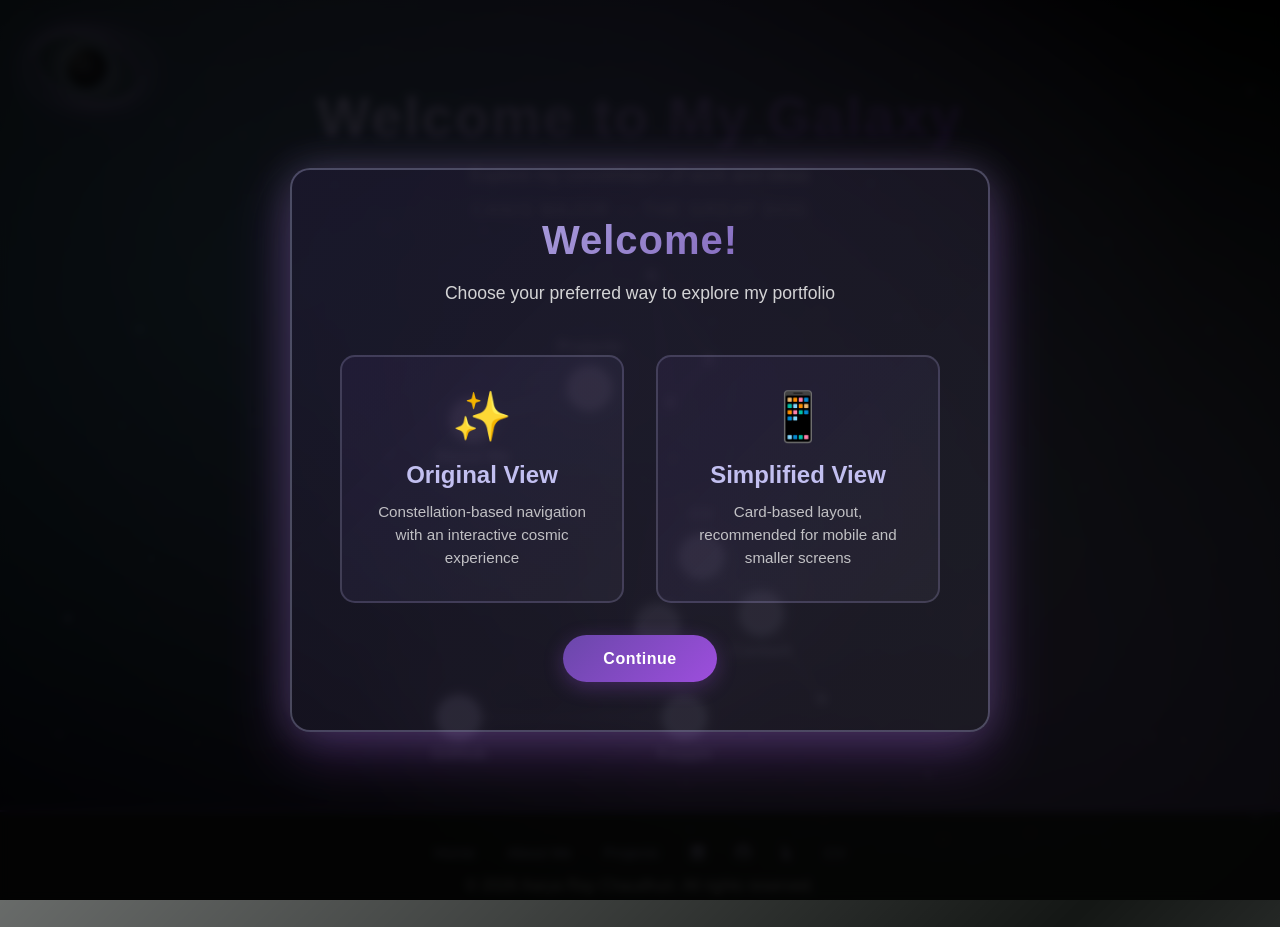
==== commit 61367519: "fixed constellation display on projects page, improved rendering and overall performance of page, ad" ====
--- a/index.html
+++ b/index.html
@@ -53,7 +53,7 @@
             <div class="simplified-footer-section">
                 <h2>Let's Connect</h2>
                 <div class="social-links">
-                    <a href="https://www.linkedin.com/in/aarya-ray-3b2663270/" target="_blank" class="social-link">
+                    <a href="https://www.linkedin.com/in/aarya-ray/" target="_blank" class="social-link">
                         <i class="fab fa-linkedin"></i> LinkedIn
                     </a>
                     <a href="https://github.com/aaryaray1" target="_blank" class="social-link">
@@ -74,6 +74,7 @@
         <div class="hero-text">
             <h1>Welcome to My Galaxy</h1>
             <p>Explore my constellation of work and ideas</p>
+            <p class="sky-label" id="skyLabel"></p>
         </div>
         <svg id="constellationCanvas" viewBox="0 0 800 600" preserveAspectRatio="xMidYMid meet"></svg>
     </div>
@@ -83,7 +84,7 @@
             <a href="index.html" class="footer-link">Home</a>
             <a href="about.html" class="footer-link">About Me</a>
             <a href="projects.html" class="footer-link">Projects</a>
-            <a href="https://www.linkedin.com/in/aarya-ray-3b2663270/" class="footer-link" target="_blank"><i class="fab fa-linkedin"></i></a>
+            <a href="https://www.linkedin.com/in/aarya-ray/" class="footer-link" target="_blank"><i class="fab fa-linkedin"></i></a>
             <a href="https://github.com/aaryaray1" class="footer-link" target="_blank"><i class="fab fa-github"></i></a>
             <a href="https://www.kaggle.com/aaryaraychaudhuri" class="footer-link" target="_blank"><i class="fab fa-kaggle"></i></a>
             <a href="assets/cv.pdf" class="footer-link" target="_blank">CV</a>
--- a/css/styles.css
+++ b/css/styles.css
@@ -195,18 +195,109 @@
     background-repeat: repeat;
     background-size: 120% 120%;
     background-position: 0 0;
-    background-attachment: fixed;
-    transition: width 0.3s ease;
-}
-
-/* Extra punch of stars and glow on the homepage */
+}
+
+/* Extra punch of stars and glow on the homepage - a genuinely dense,
+   full night-sky field. Sized to exactly one viewport (100% 100%) so every
+   star below is actually visible instead of being spread across a larger,
+   mostly off-screen tile. Small solid core + full fade keeps each star
+   crisp instead of dissolving into a barely-there smudge. */
 .home-page .stars-background {
-    background-size: 140% 140%;
+    background-size: 100% 100%;
+    background-image:
+        radial-gradient(1.37px 1.37px at 0.8% 3.5%, rgba(255,255,255,0.64), rgba(255,255,255,0.64) 35%, transparent 100%),
+        radial-gradient(1.11px 1.11px at 9.6% 4.8%, rgba(255,255,255,0.6), rgba(255,255,255,0.6) 35%, transparent 100%),
+        radial-gradient(1.29px 1.29px at 30.2% 6.0%, rgba(255,255,255,0.66), rgba(255,255,255,0.66) 35%, transparent 100%),
+        radial-gradient(1.48px 1.48px at 47.2% 4.1%, rgba(255,255,255,0.57), rgba(255,255,255,0.57) 35%, transparent 100%),
+        radial-gradient(1.98px 1.98px at 71.6% 8.4%, rgba(220,220,240,0.84), rgba(220,220,240,0.84) 35%, transparent 100%),
+        radial-gradient(1.1px 1.1px at 88.4% 9.2%, rgba(255,255,255,0.51), rgba(255,255,255,0.51) 35%, transparent 100%),
+        radial-gradient(2.21px 2.21px at 97.7% 10.1%, rgba(220,220,240,0.73), rgba(220,220,240,0.73) 35%, transparent 100%),
+        radial-gradient(1.13px 1.13px at 3.2% 15.5%, rgba(255,255,255,0.69), rgba(255,255,255,0.69) 35%, transparent 100%),
+        radial-gradient(1.71px 1.71px at 13.3% 13.6%, rgba(225,225,255,0.73), rgba(225,225,255,0.73) 35%, transparent 100%),
+        radial-gradient(1.64px 1.64px at 18.9% 15.0%, rgba(220,220,240,0.81), rgba(220,220,240,0.81) 35%, transparent 100%),
+        radial-gradient(2.1px 2.1px at 26.1% 20.5%, rgba(220,220,240,0.69), rgba(220,220,240,0.69) 35%, transparent 100%),
+        radial-gradient(1.12px 1.12px at 40.4% 16.3%, rgba(255,255,255,0.61), rgba(255,255,255,0.61) 35%, transparent 100%),
+        radial-gradient(1.11px 1.11px at 46.4% 20.4%, rgba(255,255,255,0.7), rgba(255,255,255,0.7) 35%, transparent 100%),
+        radial-gradient(1.31px 1.31px at 51.3% 12.4%, rgba(255,255,255,0.66), rgba(255,255,255,0.66) 35%, transparent 100%),
+        radial-gradient(2.93px 2.93px at 59.4% 15.6%, rgba(255,255,255,0.99), rgba(255,255,255,0.99) 35%, transparent 100%),
+        radial-gradient(2.14px 2.14px at 68.1% 20.3%, rgba(220,220,240,0.72), rgba(220,220,240,0.72) 35%, transparent 100%),
+        radial-gradient(1.78px 1.78px at 78.8% 20.9%, rgba(255,255,255,0.75), rgba(255,255,255,0.75) 35%, transparent 100%),
+        radial-gradient(1.96px 1.96px at 84.7% 17.8%, rgba(220,220,240,0.69), rgba(220,220,240,0.69) 35%, transparent 100%),
+        radial-gradient(1.0px 1.0px at 96.1% 19.3%, rgba(255,255,255,0.56), rgba(255,255,255,0.56) 35%, transparent 100%),
+        radial-gradient(1.03px 1.03px at 15.2% 30.9%, rgba(255,255,255,0.68), rgba(255,255,255,0.68) 35%, transparent 100%),
+        radial-gradient(1.38px 1.38px at 17.9% 27.6%, rgba(255,255,255,0.65), rgba(255,255,255,0.65) 35%, transparent 100%),
+        radial-gradient(1.9px 1.9px at 37.8% 25.6%, rgba(225,225,255,0.69), rgba(225,225,255,0.69) 35%, transparent 100%),
+        radial-gradient(1.34px 1.34px at 47.2% 29.8%, rgba(255,255,255,0.57), rgba(255,255,255,0.57) 35%, transparent 100%),
+        radial-gradient(1.01px 1.01px at 53.8% 25.4%, rgba(255,255,255,0.61), rgba(255,255,255,0.61) 35%, transparent 100%),
+        radial-gradient(1.03px 1.03px at 59.1% 29.7%, rgba(255,255,255,0.51), rgba(255,255,255,0.51) 35%, transparent 100%),
+        radial-gradient(1.27px 1.27px at 70.9% 25.7%, rgba(255,255,255,0.64), rgba(255,255,255,0.64) 35%, transparent 100%),
+        radial-gradient(1.2px 1.2px at 79.7% 25.4%, rgba(255,255,255,0.52), rgba(255,255,255,0.52) 35%, transparent 100%),
+        radial-gradient(1.64px 1.64px at 86.5% 26.9%, rgba(225,225,255,0.78), rgba(225,225,255,0.78) 35%, transparent 100%),
+        radial-gradient(1.1px 1.1px at 3.0% 42.3%, rgba(255,255,255,0.59), rgba(255,255,255,0.59) 35%, transparent 100%),
+        radial-gradient(2.84px 2.84px at 10.9% 36.6%, rgba(200,220,255,0.97), rgba(200,220,255,0.97) 35%, transparent 100%),
+        radial-gradient(1.38px 1.38px at 29.5% 34.4%, rgba(255,255,255,0.55), rgba(255,255,255,0.55) 35%, transparent 100%),
+        radial-gradient(2.56px 2.56px at 37.4% 42.3%, rgba(225,220,255,0.8), rgba(225,220,255,0.8) 35%, transparent 100%),
+        radial-gradient(1.48px 1.48px at 47.8% 38.5%, rgba(255,255,255,0.7), rgba(255,255,255,0.7) 35%, transparent 100%),
+        radial-gradient(1.48px 1.48px at 55.7% 35.7%, rgba(255,255,255,0.62), rgba(255,255,255,0.62) 35%, transparent 100%),
+        radial-gradient(1.95px 1.95px at 64.2% 34.8%, rgba(255,255,255,0.82), rgba(255,255,255,0.82) 35%, transparent 100%),
+        radial-gradient(1.43px 1.43px at 81.6% 34.9%, rgba(255,255,255,0.58), rgba(255,255,255,0.58) 35%, transparent 100%),
+        radial-gradient(1.04px 1.04px at 88.0% 39.6%, rgba(255,255,255,0.63), rgba(255,255,255,0.63) 35%, transparent 100%),
+        radial-gradient(1.82px 1.82px at 94.5% 36.7%, rgba(255,255,255,0.7), rgba(255,255,255,0.7) 35%, transparent 100%),
+        radial-gradient(1.65px 1.65px at 2.8% 48.3%, rgba(225,225,255,0.74), rgba(225,225,255,0.74) 35%, transparent 100%),
+        radial-gradient(1.47px 1.47px at 9.5% 47.3%, rgba(255,255,255,0.68), rgba(255,255,255,0.68) 35%, transparent 100%),
+        radial-gradient(2.09px 2.09px at 19.9% 46.8%, rgba(225,225,255,0.77), rgba(225,225,255,0.77) 35%, transparent 100%),
+        radial-gradient(2.5px 2.5px at 30.3% 50.5%, rgba(225,220,255,0.98), rgba(225,220,255,0.98) 35%, transparent 100%),
+        radial-gradient(1.74px 1.74px at 52.6% 51.0%, rgba(220,220,240,0.78), rgba(220,220,240,0.78) 35%, transparent 100%),
+        radial-gradient(1.32px 1.32px at 60.8% 53.8%, rgba(255,255,255,0.67), rgba(255,255,255,0.67) 35%, transparent 100%),
+        radial-gradient(1.22px 1.22px at 76.6% 54.5%, rgba(255,255,255,0.64), rgba(255,255,255,0.64) 35%, transparent 100%),
+        radial-gradient(1.7px 1.7px at 84.8% 54.2%, rgba(220,220,240,0.66), rgba(220,220,240,0.66) 35%, transparent 100%),
+        radial-gradient(1.45px 1.45px at 93.4% 46.5%, rgba(255,255,255,0.66), rgba(255,255,255,0.66) 35%, transparent 100%),
+        radial-gradient(1.05px 1.05px at 7.0% 58.4%, rgba(255,255,255,0.66), rgba(255,255,255,0.66) 35%, transparent 100%),
+        radial-gradient(1.46px 1.46px at 11.8% 62.2%, rgba(255,255,255,0.67), rgba(255,255,255,0.67) 35%, transparent 100%),
+        radial-gradient(1.37px 1.37px at 23.0% 64.7%, rgba(255,255,255,0.57), rgba(255,255,255,0.57) 35%, transparent 100%),
+        radial-gradient(1.79px 1.79px at 31.3% 64.5%, rgba(255,255,255,0.81), rgba(255,255,255,0.81) 35%, transparent 100%),
+        radial-gradient(1.46px 1.46px at 34.3% 60.8%, rgba(255,255,255,0.57), rgba(255,255,255,0.57) 35%, transparent 100%),
+        radial-gradient(1.88px 1.88px at 48.4% 58.5%, rgba(255,255,255,0.71), rgba(255,255,255,0.71) 35%, transparent 100%),
+        radial-gradient(1.49px 1.49px at 52.6% 62.4%, rgba(255,255,255,0.61), rgba(255,255,255,0.61) 35%, transparent 100%),
+        radial-gradient(1.48px 1.48px at 59.8% 65.5%, rgba(255,255,255,0.55), rgba(255,255,255,0.55) 35%, transparent 100%),
+        radial-gradient(1.96px 1.96px at 80.8% 59.4%, rgba(225,225,255,0.73), rgba(225,225,255,0.73) 35%, transparent 100%),
+        radial-gradient(1.4px 1.4px at 84.3% 60.5%, rgba(255,255,255,0.64), rgba(255,255,255,0.64) 35%, transparent 100%),
+        radial-gradient(1.47px 1.47px at 97.5% 58.3%, rgba(255,255,255,0.68), rgba(255,255,255,0.68) 35%, transparent 100%),
+        radial-gradient(2.91px 2.91px at 5.3% 68.7%, rgba(225,220,255,0.93), rgba(225,220,255,0.93) 35%, transparent 100%),
+        radial-gradient(1.47px 1.47px at 11.1% 68.7%, rgba(255,255,255,0.64), rgba(255,255,255,0.64) 35%, transparent 100%),
+        radial-gradient(1.0px 1.0px at 21.6% 70.4%, rgba(255,255,255,0.56), rgba(255,255,255,0.56) 35%, transparent 100%),
+        radial-gradient(1.22px 1.22px at 29.7% 73.7%, rgba(255,255,255,0.54), rgba(255,255,255,0.54) 35%, transparent 100%),
+        radial-gradient(1.04px 1.04px at 40.3% 75.0%, rgba(255,255,255,0.6), rgba(255,255,255,0.6) 35%, transparent 100%),
+        radial-gradient(2.07px 2.07px at 44.7% 75.2%, rgba(255,255,255,0.69), rgba(255,255,255,0.69) 35%, transparent 100%),
+        radial-gradient(1.44px 1.44px at 71.6% 74.7%, rgba(255,255,255,0.62), rgba(255,255,255,0.62) 35%, transparent 100%),
+        radial-gradient(1.34px 1.34px at 78.4% 71.3%, rgba(255,255,255,0.68), rgba(255,255,255,0.68) 35%, transparent 100%),
+        radial-gradient(1.4px 1.4px at 90.2% 74.8%, rgba(255,255,255,0.64), rgba(255,255,255,0.64) 35%, transparent 100%),
+        radial-gradient(1.07px 1.07px at 96.2% 76.1%, rgba(255,255,255,0.59), rgba(255,255,255,0.59) 35%, transparent 100%),
+        radial-gradient(1.91px 1.91px at 4.6% 81.6%, rgba(225,225,255,0.81), rgba(225,225,255,0.81) 35%, transparent 100%),
+        radial-gradient(1.43px 1.43px at 15.3% 82.8%, rgba(255,255,255,0.59), rgba(255,255,255,0.59) 35%, transparent 100%),
+        radial-gradient(1.94px 1.94px at 23.2% 81.3%, rgba(220,220,240,0.7), rgba(220,220,240,0.7) 35%, transparent 100%),
+        radial-gradient(1.07px 1.07px at 35.9% 81.7%, rgba(255,255,255,0.55), rgba(255,255,255,0.55) 35%, transparent 100%),
+        radial-gradient(1.27px 1.27px at 47.3% 79.3%, rgba(255,255,255,0.58), rgba(255,255,255,0.58) 35%, transparent 100%),
+        radial-gradient(2.09px 2.09px at 53.6% 87.1%, rgba(225,225,255,0.82), rgba(225,225,255,0.82) 35%, transparent 100%),
+        radial-gradient(2.2px 2.2px at 59.0% 81.9%, rgba(220,220,240,0.84), rgba(220,220,240,0.84) 35%, transparent 100%),
+        radial-gradient(2.89px 2.89px at 72.5% 86.1%, rgba(225,220,255,0.85), rgba(225,220,255,0.85) 35%, transparent 100%),
+        radial-gradient(1.23px 1.23px at 88.8% 82.4%, rgba(255,255,255,0.53), rgba(255,255,255,0.53) 35%, transparent 100%),
+        radial-gradient(1.62px 1.62px at 92.5% 82.3%, rgba(255,255,255,0.78), rgba(255,255,255,0.78) 35%, transparent 100%),
+        radial-gradient(1.23px 1.23px at 1.9% 92.2%, rgba(255,255,255,0.57), rgba(255,255,255,0.57) 35%, transparent 100%),
+        radial-gradient(1.42px 1.42px at 10.9% 98.7%, rgba(255,255,255,0.59), rgba(255,255,255,0.59) 35%, transparent 100%),
+        radial-gradient(1.03px 1.03px at 17.7% 98.7%, rgba(255,255,255,0.69), rgba(255,255,255,0.69) 35%, transparent 100%),
+        radial-gradient(1.24px 1.24px at 48.2% 95.6%, rgba(255,255,255,0.52), rgba(255,255,255,0.52) 35%, transparent 100%),
+        radial-gradient(1.3px 1.3px at 53.9% 92.2%, rgba(255,255,255,0.69), rgba(255,255,255,0.69) 35%, transparent 100%),
+        radial-gradient(1.29px 1.29px at 64.4% 91.3%, rgba(255,255,255,0.69), rgba(255,255,255,0.69) 35%, transparent 100%),
+        radial-gradient(2.6px 2.6px at 73.7% 93.3%, rgba(200,220,255,0.92), rgba(200,220,255,0.92) 35%, transparent 100%),
+        radial-gradient(2.16px 2.16px at 80.5% 92.6%, rgba(225,225,255,0.81), rgba(225,225,255,0.81) 35%, transparent 100%),
+        radial-gradient(1.25px 1.25px at 86.4% 93.8%, rgba(255,255,255,0.57), rgba(255,255,255,0.57) 35%, transparent 100%),
+        radial-gradient(3.04px 3.04px at 98.1% 90.8%, rgba(200,220,255,0.97), rgba(200,220,255,0.97) 35%, transparent 100%);
 }
 
 .home-page .stars-background::before {
-    opacity: 1.25;
-    background-size: 170% 170%;
+    opacity: 1.1;
+    background-size: 100% 100%;
 }
 
 .home-page .stars-background::after {
@@ -295,9 +386,10 @@
     margin-top: 0; /* navbar removed, align section naturally */
     text-align: center;
     overflow: hidden;
-    background: radial-gradient(circle at 50% 10%, rgba(106, 71, 170, 0.22), rgba(0, 0, 0, 1) 60%),
-                radial-gradient(circle at 80% 80%, rgba(157, 78, 221, 0.16), rgba(0, 0, 0, 1) 55%),
-                #000000;
+    /* Transparent (not solid black) so the dense starfield behind it stays
+       visible - the purple/blue tint still reads clearly on top of it. */
+    background: radial-gradient(circle at 50% 10%, rgba(106, 71, 170, 0.3), transparent 60%),
+                radial-gradient(circle at 80% 80%, rgba(157, 78, 221, 0.22), transparent 55%);
 }
 
 /* Animated colored pulses */
@@ -400,21 +492,31 @@
     opacity: 0.85;
 }
 
+/* Caption naming the real constellation currently on screen */
+.sky-label {
+    margin-top: 0.9rem;
+    font-size: 0.85rem;
+    letter-spacing: 1.5px;
+    text-transform: uppercase;
+    color: var(--light-purple);
+    opacity: 0;
+    min-height: 1.2em;
+    transition: opacity 1s ease;
+}
+
+.sky-label.visible {
+    opacity: 0.65;
+}
+
 #constellationCanvas {
-    width: 80%;
-    max-width: 950px;
+    width: 128%;
+    max-width: 1750px;
     height: auto;
-    filter: drop-shadow(0 0 40px rgba(194, 191, 240, 0.5)) drop-shadow(0 0 80px rgba(154, 78, 221, 0.3));
-    animation: fadeInUp 1.2s ease-out 0.2s backwards, canvasGlow 4s ease-in-out infinite;
-}
-
-@keyframes canvasGlow {
-    0%, 100% {
-        filter: drop-shadow(0 0 40px rgba(194, 191, 240, 0.5)) drop-shadow(0 0 80px rgba(154, 78, 221, 0.3));
-    }
-    50% {
-        filter: drop-shadow(0 0 50px rgba(157, 78, 221, 0.6)) drop-shadow(0 0 100px rgba(106, 71, 170, 0.4));
-    }
+    /* Static glow (no longer pulsing) - animating dual drop-shadows every
+       frame on a large SVG full of its own animated children was one of
+       the heavier repaints on the page. */
+    filter: drop-shadow(0 0 44px rgba(194, 191, 240, 0.55)) drop-shadow(0 0 88px rgba(154, 78, 221, 0.35));
+    animation: fadeInUp 1.2s ease-out 0.2s backwards;
 }
 
 /* SVG styles */
@@ -423,7 +525,7 @@
     stroke: var(--light-purple);
     stroke-width: 1.5;
     opacity: 0.4;
-    animation: pulseLines 3s ease-in-out infinite, lineGlow 4s ease-in-out infinite;
+    animation: pulseLines 3s ease-in-out infinite;
 }
 
 @keyframes pulseLines {
@@ -431,57 +533,51 @@
     50% { opacity: 0.6; }
 }
 
-@keyframes lineGlow {
-    0%, 100% {
-        stroke: var(--light-purple);
-    }
-    50% {
-        stroke: var(--deep-purple);
-    }
-}
-
 .constellation-star {
     fill: var(--light-purple);
     cursor: pointer;
-    transition: all 0.4s cubic-bezier(0.34, 1.56, 0.64, 1);
-    animation: twinkleStar 3s ease-in-out infinite, colorPulse 5s ease-in-out infinite;
+    transition: fill 0.4s cubic-bezier(0.34, 1.56, 0.64, 1), filter 0.4s cubic-bezier(0.34, 1.56, 0.64, 1);
+    animation: twinkleStar 3s ease-in-out infinite;
     filter: drop-shadow(0 0 6px rgba(194, 191, 240, 0.8));
+    transform-box: fill-box;
+    transform-origin: center;
 }
 
 .constellation-star:hover {
     fill: var(--deep-purple);
     filter: drop-shadow(0 0 18px rgba(154, 78, 221, 0.95)) drop-shadow(0 0 35px rgba(157, 78, 221, 0.7));
-    transform-origin: center;
-}
-
+}
+
+/* Extra real stars that complete a shape but aren't tied to a nav link or
+   project - small, dim, non-interactive background points. Hovering still
+   reveals the real star's name via the native tooltip. */
+.constellation-star-decorative {
+    fill: rgba(194, 191, 240, 0.4);
+    cursor: default;
+    animation: none;
+    filter: none;
+}
+
+.constellation-star-decorative:hover {
+    fill: rgba(194, 191, 240, 0.7);
+}
+
+/* Twinkle via transform + opacity (compositor-friendly) instead of
+   animating the SVG `r` attribute, which forces a layout/paint pass on
+   every frame for every star on screen. */
 @keyframes twinkleStar {
-    0%, 100% { 
+    0%, 100% {
         opacity: 0.7;
-        r: 12;
-    }
-    50% { 
+        transform: scale(1);
+    }
+    50% {
         opacity: 1;
-        r: 13.5;
-    }
-}
-
-@keyframes colorPulse {
-    0%, 100% {
-        fill: var(--light-purple);
-    }
-    40% {
-        fill: var(--light-purple);
-    }
-    60% {
-        fill: #E0D5FF;
-    }
-    80% {
-        fill: var(--light-purple);
+        transform: scale(1.1);
     }
 }
 
 .constellation-label {
-    font-size: 14px;
+    font-size: 18px;
     font-weight: 600;
     fill: var(--light-purple);
     text-anchor: middle;
@@ -530,17 +626,18 @@
     text-align: center;
     color: var(--text-color);
     opacity: 0.7;
-    margin-top: auto;
+    margin-top: 0;
+    flex-shrink: 0;
 }
 
 /* About page */
 .about-container {
     max-width: 900px;
     margin: 0 auto;
-    padding: 3rem 2rem;
+    padding: 3rem 2rem 6rem 2rem;
     position: relative;
     z-index: 50;
-    min-height: calc(100vh - 200px);
+    flex: 1;
 }
 
 .about-header {
@@ -820,7 +917,9 @@
     }
 }
 
-/* Shooting stars animation */
+/* Shooting stars animation. Positions/trail lengths animate via `transform`
+   (translate/scaleX) instead of top/left/width - those are compositor-only,
+   where animating top/left/width forces a layout pass on every frame. */
 .shooting-star {
     position: fixed;
     width: 4px;
@@ -828,6 +927,7 @@
     z-index: 15;
     pointer-events: none;
     border-radius: 50%;
+    will-change: transform, opacity;
 }
 
 .shooting-star::before {
@@ -835,32 +935,19 @@
     position: absolute;
     right: 0;
     top: 50%;
-    width: 0;
+    width: 280px;
     height: 3px;
     background: linear-gradient(90deg, rgba(194, 191, 240, 0.9), rgba(194, 191, 240, 0.4), rgba(194, 191, 240, 0));
     filter: blur(2px);
     border-radius: 50%;
-    transform: translateY(-50%);
+    transform: translateY(-50%) scaleX(0);
     transform-origin: right center;
     box-shadow: 0 0 8px rgba(194, 191, 240, 0.6);
 }
 
-.shooting-star-1::before {
-    /* Tail points opposite the star's movement */
-    transform: translateY(-50%) rotate(38deg);
-}
-
-.shooting-star-2::before {
-    /* Tail points opposite the star's movement */
-    transform: translateY(-50%) rotate(160deg);
-}
-
-.shooting-star-3::before {
-    /* Tail points opposite the star's movement */
-    transform: translateY(-50%) rotate(67deg);
-}
-
 .shooting-star-1 {
+    top: 25vh;
+    left: 30vw;
     background: radial-gradient(circle, rgba(194, 191, 240, 1), transparent 70%);
     box-shadow: 0 0 10px rgba(194, 191, 240, 1);
     animation: shootingStar1 18s ease-in infinite;
@@ -868,11 +955,14 @@
 }
 
 .shooting-star-1::before {
+    /* Tail points opposite the star's movement */
     animation: trailAnimate1 18s ease-in infinite;
     animation-delay: 0s;
 }
 
 .shooting-star-2 {
+    top: 35vh;
+    left: 70vw;
     background: radial-gradient(circle, rgba(194, 191, 240, 1), transparent 70%);
     box-shadow: 0 0 10px rgba(194, 191, 240, 1);
     animation: shootingStar2 18s ease-in infinite;
@@ -885,6 +975,8 @@
 }
 
 .shooting-star-3 {
+    top: 20vh;
+    left: 50vw;
     background: radial-gradient(circle, rgba(194, 191, 240, 1), transparent 70%);
     box-shadow: 0 0 10px rgba(194, 191, 240, 1);
     animation: shootingStar3 18s ease-in infinite;
@@ -898,16 +990,14 @@
 
 @keyframes shootingStar1 {
     0% {
-        top: 25vh;
-        left: 30vw;
+        transform: translate(0, 0);
         opacity: 0;
     }
     5% {
         opacity: 1;
     }
     16% {
-        top: 60vh;
-        left: 75vw;
+        transform: translate(45vw, 35vh);
         opacity: 1;
     }
     17% {
@@ -919,55 +1009,91 @@
 }
 
 @keyframes trailAnimate1 {
-    0% {
-        width: 0;
-        opacity: 0;
-    }
-    5% {
-        width: 0;
+    0%, 5% {
+        transform: translateY(-50%) rotate(38deg) scaleX(0);
         opacity: 0;
     }
     8% {
-        width: 120px;
+        transform: translateY(-50%) rotate(38deg) scaleX(0.43);
         opacity: 0.8;
     }
     12% {
-        width: 200px;
+        transform: translateY(-50%) rotate(38deg) scaleX(0.71);
         opacity: 0.9;
     }
     15% {
-        width: 280px;
+        transform: translateY(-50%) rotate(38deg) scaleX(1);
         opacity: 0.8;
     }
     16% {
-        width: 250px;
+        transform: translateY(-50%) rotate(38deg) scaleX(0.89);
         opacity: 0.6;
     }
-    17% {
-        width: 0;
+    17%, 100% {
+        transform: translateY(-50%) rotate(38deg) scaleX(0);
+        opacity: 0;
+    }
+}
+
+@keyframes shootingStar2 {
+    0%, 33% {
+        transform: translate(0, 0);
+        opacity: 0;
+    }
+    33.001% {
+        opacity: 1;
+    }
+    50% {
+        transform: translate(-55vw, 20vh);
+        opacity: 1;
+    }
+    51% {
         opacity: 0;
     }
     100% {
-        width: 0;
-        opacity: 0;
-    }
-}
-
-@keyframes shootingStar2 {
-    0% {
-        opacity: 0;
-    }
-    33% {
-        top: 35vh;
-        left: 70vw;
+        opacity: 0;
+    }
+}
+
+@keyframes trailAnimate2 {
+    0%, 33%, 36% {
+        transform: translateY(-50%) rotate(160deg) scaleX(0);
+        opacity: 0;
+    }
+    36.001% {
+        opacity: 0.8;
+    }
+    44% {
+        transform: translateY(-50%) rotate(160deg) scaleX(0.71);
+        opacity: 0.9;
+    }
+    49% {
+        transform: translateY(-50%) rotate(160deg) scaleX(1);
+        opacity: 0.8;
+    }
+    50% {
+        transform: translateY(-50%) rotate(160deg) scaleX(0.89);
+        opacity: 0.6;
+    }
+    51%, 100% {
+        transform: translateY(-50%) rotate(160deg) scaleX(0);
+        opacity: 0;
+    }
+}
+
+@keyframes shootingStar3 {
+    0%, 67% {
+        transform: translate(0, 0);
+        opacity: 0;
+    }
+    67.001% {
         opacity: 1;
     }
-    50% {
-        top: 55vh;
-        left: 15vw;
+    83% {
+        transform: translate(20vw, 45vh);
         opacity: 1;
     }
-    51% {
+    84% {
         opacity: 0;
     }
     100% {
@@ -975,94 +1101,28 @@
     }
 }
 
-@keyframes trailAnimate2 {
-    0% {
-        width: 0;
-        opacity: 0;
-    }
-    33% {
-        width: 0;
-        opacity: 0;
-    }
-    36% {
-        width: 120px;
+@keyframes trailAnimate3 {
+    0%, 67%, 70% {
+        transform: translateY(-50%) rotate(67deg) scaleX(0);
+        opacity: 0;
+    }
+    70.001% {
         opacity: 0.8;
     }
-    44% {
-        width: 200px;
+    78% {
+        transform: translateY(-50%) rotate(67deg) scaleX(0.71);
         opacity: 0.9;
     }
-    49% {
-        width: 280px;
+    82% {
+        transform: translateY(-50%) rotate(67deg) scaleX(1);
         opacity: 0.8;
     }
-    50% {
-        width: 250px;
+    83% {
+        transform: translateY(-50%) rotate(67deg) scaleX(0.89);
         opacity: 0.6;
     }
-    51% {
-        width: 0;
-        opacity: 0;
-    }
-    100% {
-        width: 0;
-        opacity: 0;
-    }
-}
-
-@keyframes shootingStar3 {
-    0% {
-        opacity: 0;
-    }
-    67% {
-        top: 20vh;
-        left: 50vw;
-        opacity: 1;
-    }
-    83% {
-        top: 65vh;
-        left: 70vw;
-        opacity: 1;
-    }
-    84% {
-        opacity: 0;
-    }
-    100% {
-        opacity: 0;
-    }
-}
-
-@keyframes trailAnimate3 {
-    0% {
-        width: 0;
-        opacity: 0;
-    }
-    67% {
-        width: 0;
-        opacity: 0;
-    }
-    70% {
-        width: 120px;
-        opacity: 0.8;
-    }
-    78% {
-        width: 200px;
-        opacity: 0.9;
-    }
-    82% {
-        width: 280px;
-        opacity: 0.8;
-    }
-    83% {
-        width: 250px;
-        opacity: 0.6;
-    }
-    84% {
-        width: 0;
-        opacity: 0;
-    }
-    100% {
-        width: 0;
+    84%, 100% {
+        transform: translateY(-50%) rotate(67deg) scaleX(0);
         opacity: 0;
     }
 }
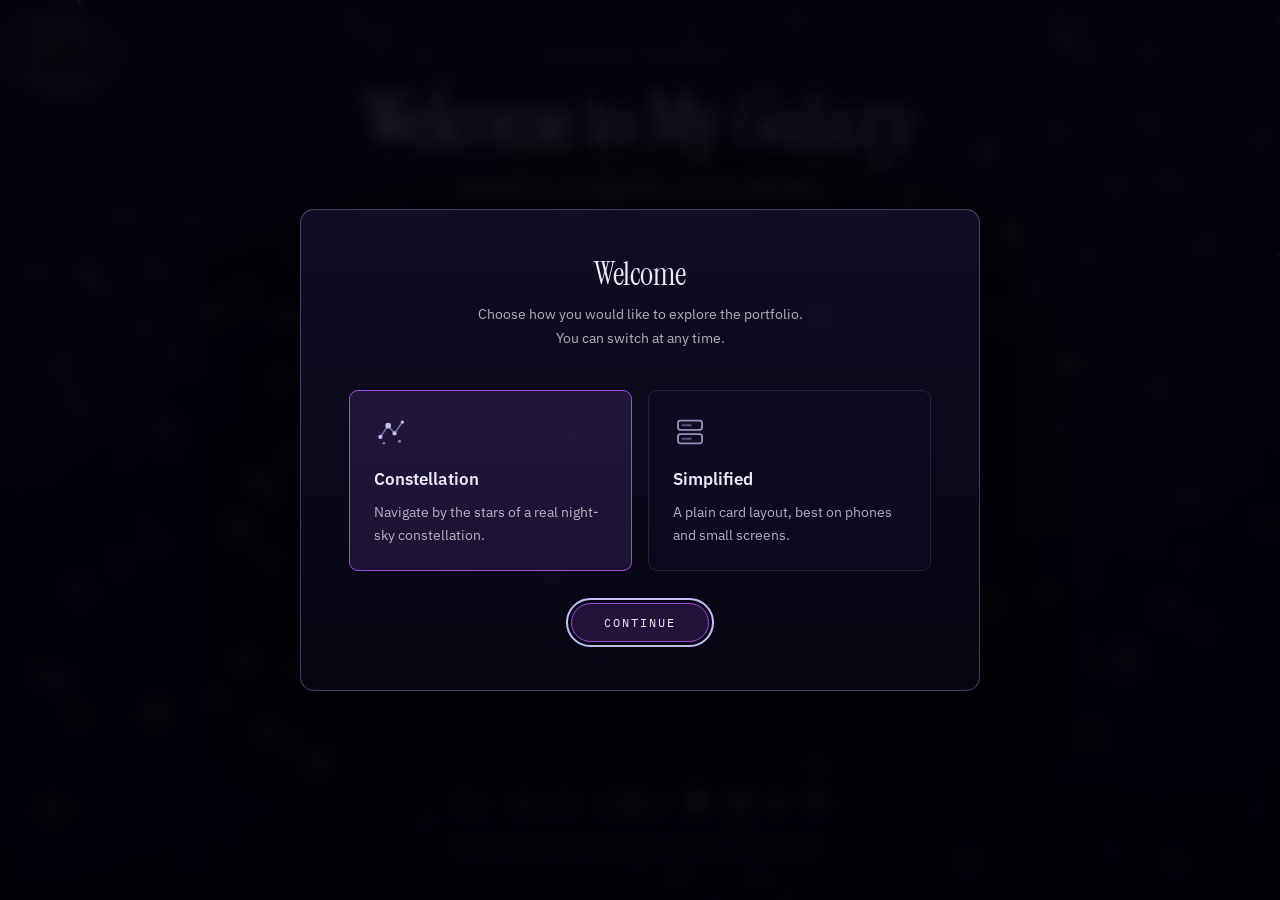
==== commit 91133bf3: "changed background rendering, slight color scheme changes, fixed constellation rendering bug that me" ====
--- a/index.html
+++ b/index.html
@@ -3,19 +3,19 @@
 <head>
     <meta charset="UTF-8">
     <meta name="viewport" content="width=device-width, initial-scale=1.0">
-    <title>Portfolio</title>
+    <title>Aarya Ray Chaudhuri — Portfolio</title>
+    <meta name="description" content="Portfolio of Aarya Ray Chaudhuri — software developer working in machine learning, full-stack web and IoT.">
+    <link rel="preconnect" href="https://fonts.googleapis.com">
+    <link rel="preconnect" href="https://fonts.gstatic.com" crossorigin>
+    <link rel="stylesheet" href="https://fonts.googleapis.com/css2?family=IBM+Plex+Mono:wght@400;500&family=IBM+Plex+Sans:wght@400;500;600&family=Instrument+Serif:ital@0;1&display=swap">
     <link rel="stylesheet" href="https://cdnjs.cloudflare.com/ajax/libs/font-awesome/6.4.0/css/all.min.css">
     <link rel="stylesheet" href="css/styles.css">
     <link rel="stylesheet" href="css/view-selector.css">
- </head>
+</head>
 <body class="page-with-stars home-page">
     <div class="stars-background"></div>
     <a href="index.html" class="black-hole-home" aria-label="Back to home"></a>
-    <!-- Shooting stars to match Projects/About vibe -->
-    <div class="shooting-star shooting-star-1"></div>
-    <div class="shooting-star shooting-star-2"></div>
-    <div class="shooting-star shooting-star-3"></div>
-    
+
     <nav class="navbar">
         <div class="nav-content">
             <ul class="nav-links">
@@ -30,8 +30,9 @@
     <div id="simplifiedHomeContainer" style="display: none;">
         <div class="simplified-section">
             <div class="simplified-header">
+                <p class="kicker">Aarya Ray Chaudhuri</p>
                 <h1>Welcome to My Portfolio</h1>
-                <p>Hi, I'm Aarya Ray Chaudhuri - a passionate software developer exploring the cosmos of technology</p>
+                <p>Hi, I'm Aarya Ray Chaudhuri — a passionate software developer exploring the cosmos of technology</p>
             </div>
 
             <div class="simplified-cards">
@@ -72,8 +73,9 @@
 
     <div class="constellation-container">
         <div class="hero-text">
-            <h1>Welcome to My Galaxy</h1>
-            <p>Explore my constellation of work and ideas</p>
+            <p class="kicker">Aarya Ray Chaudhuri</p>
+            <h1>Welcome to My <em>Galaxy</em></h1>
+            <p class="lede">Explore my constellation of work and ideas</p>
             <p class="sky-label" id="skyLabel"></p>
         </div>
         <svg id="constellationCanvas" viewBox="0 0 800 600" preserveAspectRatio="xMidYMid meet"></svg>
@@ -84,14 +86,15 @@
             <a href="index.html" class="footer-link">Home</a>
             <a href="about.html" class="footer-link">About Me</a>
             <a href="projects.html" class="footer-link">Projects</a>
-            <a href="https://www.linkedin.com/in/aarya-ray/" class="footer-link" target="_blank"><i class="fab fa-linkedin"></i></a>
-            <a href="https://github.com/aaryaray1" class="footer-link" target="_blank"><i class="fab fa-github"></i></a>
-            <a href="https://www.kaggle.com/aaryaraychaudhuri" class="footer-link" target="_blank"><i class="fab fa-kaggle"></i></a>
+            <a href="https://www.linkedin.com/in/aarya-ray/" class="footer-link" target="_blank" aria-label="LinkedIn"><i class="fab fa-linkedin"></i></a>
+            <a href="https://github.com/aaryaray1" class="footer-link" target="_blank" aria-label="GitHub"><i class="fab fa-github"></i></a>
+            <a href="https://www.kaggle.com/aaryaraychaudhuri" class="footer-link" target="_blank" aria-label="Kaggle"><i class="fab fa-kaggle"></i></a>
             <a href="assets/cv.pdf" class="footer-link" target="_blank">CV</a>
         </div>
         <p>&copy; 2026 Aarya Ray Chaudhuri. All rights reserved.</p>
     </footer>
 
+    <script src="js/starfield.js"></script>
     <script src="js/constellations.js"></script>
     <script src="js/view-selector.js"></script>
     <script src="js/main.js"></script>
--- a/css/styles.css
+++ b/css/styles.css
@@ -1,127 +1,274 @@
+/* ==========================================================================
+   Aarya Ray Chaudhuri - portfolio
+   Base layer: design tokens, typography, the night sky, page furniture.
+
+   The sky itself is drawn to a canvas by js/starfield.js, which generates a
+   fresh random field on every page load. Everything here only positions and
+   tints those layers; no starfield coordinates live in CSS.
+   ========================================================================== */
+
 :root {
-    --dark-bg: #1F2421;
-    --light-purple: #C2BFF0;
-    --deep-purple: #6A47AA;
-    --text-color: #E8E8E8;
-    --accent: #9D4EDD;
-}
-
-* {
+    /* --- Palette -------------------------------------------------------- */
+    --violet-100: #DCD9FA;
+    --violet-200: #C2BFF0;
+    --violet-400: #9D4EDD;
+    --violet-600: #6A47AA;
+
+    --ink:    #ECEAF6;
+    --ink-2:  rgba(236, 234, 246, 0.74);
+    --ink-3:  rgba(236, 234, 246, 0.46);
+
+    --void:     #04030A;
+    --surface:  linear-gradient(180deg, rgba(19, 15, 40, 0.76), rgba(8, 6, 20, 0.84));
+    --surface-solid: linear-gradient(180deg, rgba(19, 15, 40, 0.88), rgba(7, 5, 18, 0.92));
+    --hairline:   rgba(194, 191, 240, 0.13);
+    --hairline-2: rgba(194, 191, 240, 0.30);
+
+    /* Aliases kept so older selectors and any inline usage stay valid. */
+    --light-purple: var(--violet-200);
+    --deep-purple:  var(--violet-600);
+    --accent:       var(--violet-400);
+    --text-color:   var(--ink);
+    --dark-bg:      var(--void);
+
+    /* --- Type ----------------------------------------------------------- */
+    --font-display: 'Instrument Serif', 'Iowan Old Style', Georgia, 'Times New Roman', serif;
+    --font-sans: 'IBM Plex Sans', 'Segoe UI', system-ui, -apple-system, sans-serif;
+    --font-mono: 'IBM Plex Mono', ui-monospace, SFMono-Regular, Menlo, Consolas, monospace;
+
+    /* Fluid scale - one source of truth for every size on the site. */
+    --t-micro: clamp(0.68rem, 0.65rem + 0.14vw, 0.76rem);
+    --t-small: clamp(0.82rem, 0.79rem + 0.16vw, 0.9rem);
+    --t-body:  clamp(0.95rem, 0.92rem + 0.2vw, 1.05rem);
+    --t-lede:  clamp(1.02rem, 0.96rem + 0.35vw, 1.2rem);
+    --t-h4:    clamp(1.05rem, 1rem + 0.3vw, 1.2rem);
+    --t-h3:    clamp(1.5rem, 1.25rem + 1vw, 2rem);
+    --t-h2:    clamp(2.2rem, 1.6rem + 2.6vw, 3.6rem);
+    --t-h1:    clamp(2.5rem, 1.6rem + 3.8vw, 4.75rem);
+
+    /* --- Space & shape --------------------------------------------------- */
+    --gutter: clamp(1.25rem, 4vw, 2.5rem);
+    --block:  clamp(2.5rem, 6vw, 5rem);
+    --radius: 14px;
+    --radius-sm: 9px;
+    --radius-pill: 999px;
+
+    --ease: cubic-bezier(0.22, 0.61, 0.36, 1);
+    --shadow: 0 20px 50px rgba(0, 0, 0, 0.5);
+
+    /* Resting position of the black hole. Shared by the button and by the
+       transition keyframes so the two can never drift apart. */
+    --bh-top: 2rem;
+    --bh-left: 2.25rem;
+}
+
+*,
+*::before,
+*::after {
     margin: 0;
     padding: 0;
     box-sizing: border-box;
 }
 
-html, body {
+html {
+    height: 100%;
+    -webkit-text-size-adjust: 100%;
+    scroll-behavior: smooth;
+}
+
+body {
+    min-height: 100%;
+    display: flex;
+    flex-direction: column;
+    background-color: var(--void);
+    color: var(--ink);
+    font-family: var(--font-sans);
+    font-size: var(--t-body);
+    line-height: 1.65;
+    font-weight: 400;
+    overflow-x: hidden;
+    position: relative;
+    -webkit-font-smoothing: antialiased;
+    text-rendering: optimizeLegibility;
+}
+
+img,
+svg {
+    display: block;
+    max-width: 100%;
+}
+
+a {
+    color: inherit;
+}
+
+::selection {
+    background: rgba(157, 78, 221, 0.4);
+    color: #fff;
+}
+
+:focus-visible {
+    outline: 2px solid var(--violet-200);
+    outline-offset: 3px;
+    border-radius: 4px;
+}
+
+/* ==========================================================================
+   Typography primitives
+   ========================================================================== */
+
+h1, h2, h3 {
+    font-family: var(--font-display);
+    font-weight: 400;
+    line-height: 1.04;
+    letter-spacing: -0.015em;
+    color: var(--ink);
+}
+
+h1 em, h2 em, h3 em {
+    font-style: italic;
+    color: var(--violet-200);
+}
+
+h4 {
+    font-family: var(--font-sans);
+    font-weight: 600;
+    font-size: var(--t-h4);
+    letter-spacing: -0.005em;
+}
+
+/* Small mono line above a heading - the metadata voice used for captions,
+   years, tech tags and footer text. */
+.kicker {
+    font-family: var(--font-mono);
+    font-size: var(--t-micro);
+    font-weight: 400;
+    letter-spacing: 0.22em;
+    text-transform: uppercase;
+    color: var(--violet-200);
+    opacity: 0.72;
+    margin-bottom: 1.1rem;
+}
+
+.lede {
+    font-size: var(--t-lede);
+    color: var(--ink-2);
+    line-height: 1.55;
+    max-width: 46ch;
+}
+
+/* ==========================================================================
+   The sky
+   Two stacked canvases drawn by js/starfield.js, then a veil that keeps text
+   legible over the brightest parts of the field.
+   ========================================================================== */
+
+.stars-background {
+    position: fixed;
+    /* Bled past the viewport so the pointer parallax never exposes an edge. */
+    inset: -32px;
+    z-index: 0;
+    pointer-events: none;
+    /* Fallback tint for the moment before the canvas paints (or without JS). */
+    background:
+        radial-gradient(ellipse 120% 70% at 50% -5%, #0C0922 0%, transparent 62%),
+        var(--void);
+    will-change: transform;
+}
+
+.stars-background canvas {
+    position: absolute;
+    inset: 0;
     width: 100%;
     height: 100%;
-    font-family: 'Segoe UI', Tahoma, Geneva, Verdana, sans-serif;
-}
-
-body {
-    background-color: #000000;
-    color: var(--text-color);
-    overflow-x: hidden;
-    position: relative;
-    display: flex;
-    flex-direction: column;
-}
-
-/* Top navigation bar (hidden per design) */
-.navbar {
-    display: none;
-}
-
-.nav-content {
-    max-width: 1100px;
-    margin: 0 auto;
-    display: flex;
-    align-items: center;
-    justify-content: space-between;
-}
-
-.logo {
-    font-size: 1.35rem;
-    font-weight: 600;
-    letter-spacing: 1px;
-    color: var(--light-purple);
-    display: none;
-}
-
-.nav-links {
-    list-style: none;
-    display: none;
-    gap: 2rem;
-}
-
-.nav-link {
-    position: relative;
-    color: var(--text-color);
-    text-decoration: none;
-    font-size: 0.95rem;
-    letter-spacing: 0.5px;
-    transition: color 0.2s ease;
-}
-
-.nav-link::after {
-    content: '';
+}
+
+.sky-veil {
     position: absolute;
-    left: 0;
-    bottom: -0.35rem;
-    width: 0;
-    height: 2px;
-    background: linear-gradient(90deg, var(--light-purple), var(--accent));
-    border-radius: 999px;
-    transition: width 0.3s ease;
-}
-
-/* Black hole home link */
+    inset: 0;
+    pointer-events: none;
+}
+
+/* Home: a gentle hollow behind the hero so the constellation reads first. */
+.home-page .sky-veil {
+    background: radial-gradient(ellipse 60% 42% at 50% 34%, rgba(4, 3, 10, 0.62), transparent 74%);
+}
+
+.projects-page .sky-veil {
+    background: radial-gradient(ellipse 62% 46% at 50% 40%, rgba(4, 3, 10, 0.6), transparent 78%);
+}
+
+/* About: the Milky Way runs right through the page, so the veil is a soft
+   pool of shadow sized to the reading column - the sky stays bright at the
+   edges while the text sits on near-solid black. */
+.about-page .sky-veil {
+    background:
+        radial-gradient(ellipse 660px 58% at 50% 46%,
+            rgba(3, 2, 9, 0.88) 0%,
+            rgba(3, 2, 9, 0.66) 48%,
+            rgba(3, 2, 9, 0) 82%),
+        linear-gradient(180deg, rgba(3, 2, 9, 0.42), rgba(3, 2, 9, 0.1) 32%, rgba(3, 2, 9, 0.5));
+}
+
+/* On a phone the veil spans the whole viewport, so it is eased off - the
+   text-shadow on the body copy carries the contrast from there, and the sky
+   stays worth looking at. */
+@media (max-width: 768px) {
+    .about-page .sky-veil {
+        background:
+            radial-gradient(ellipse 90% 46% at 50% 46%,
+                rgba(3, 2, 9, 0.72) 0%,
+                rgba(3, 2, 9, 0.5) 55%,
+                rgba(3, 2, 9, 0) 88%),
+            linear-gradient(180deg, rgba(3, 2, 9, 0.32), rgba(3, 2, 9, 0.08) 32%, rgba(3, 2, 9, 0.4));
+    }
+}
+
+/* ==========================================================================
+   Black hole - the "home" control
+   ========================================================================== */
+
 .black-hole-home {
     position: fixed;
-    top: 2.8rem;
-    left: 4rem;
-    width: 46px;
-    height: 46px;
+    top: var(--bh-top);
+    left: var(--bh-left);
+    width: 44px;
+    height: 44px;
     border-radius: 50%;
     background:
-        radial-gradient(circle at 30% 30%, rgba(255,255,255,0.2), transparent 45%),
-        radial-gradient(circle at 50% 50%, rgba(20,20,30,1) 0%, rgba(0,0,0,1) 45%, transparent 70%),
-        radial-gradient(circle at 50% 50%, rgba(157, 78, 221, 0.35) 0%, transparent 55%);
-    box-shadow:
-        0 0 26px rgba(194, 191, 240, 0.9),
-        0 0 55px rgba(0, 0, 0, 1);
+        radial-gradient(circle at 32% 30%, rgba(255, 255, 255, 0.16), transparent 46%),
+        radial-gradient(circle at 50% 50%, #0a0a12 0%, #000 46%, transparent 70%),
+        radial-gradient(circle at 50% 50%, rgba(157, 78, 221, 0.3) 0%, transparent 56%);
+    box-shadow: 0 0 22px rgba(194, 191, 240, 0.55), 0 0 46px rgba(0, 0, 0, 1);
     z-index: 80;
     cursor: pointer;
-    transition: none;
-    opacity: 0.95;
-    transform-origin: center center;
+    opacity: 0.92;
+    transition: opacity 0.4s var(--ease), box-shadow 0.4s var(--ease);
+    transform-origin: center;
 }
 
 .black-hole-home:hover {
-    box-shadow:
-        0 0 26px rgba(194, 191, 240, 0.9),
-        0 0 55px rgba(0, 0, 0, 1);
     opacity: 1;
-}
-
+    box-shadow: 0 0 28px rgba(194, 191, 240, 0.8), 0 0 60px rgba(157, 78, 221, 0.4);
+}
+
+/* Accretion disc */
 .black-hole-home::before {
     content: '';
     position: absolute;
     top: 50%;
     left: 50%;
-    width: 100px;
-    height: 60px;
+    width: 96px;
+    height: 56px;
     transform: translate(-50%, -50%) rotate(18deg);
     border-radius: 50%;
     background:
-        radial-gradient(circle at 30% 40%, rgba(255,255,255,0.1), transparent 55%),
-        radial-gradient(circle at 70% 60%, rgba(194,191,240,0.18), transparent 65%);
-    box-shadow:
-        0 0 18px rgba(194,191,240,0.7),
-        0 0 34px rgba(157,78,221,0.65);
-    opacity: 0.75;
+        radial-gradient(circle at 30% 40%, rgba(255, 255, 255, 0.08), transparent 56%),
+        radial-gradient(circle at 70% 60%, rgba(194, 191, 240, 0.15), transparent 66%);
+    box-shadow: 0 0 18px rgba(194, 191, 240, 0.5), 0 0 34px rgba(157, 78, 221, 0.45);
+    opacity: 0.6;
     pointer-events: none;
-    animation: accretionSpin 16s linear infinite;
+    animation: accretionSpin 24s linear infinite;
 }
 
 .black-hole-home::after {
@@ -129,708 +276,33 @@
     position: absolute;
     top: 50%;
     left: 50%;
-    width: 120px;
-    height: 72px;
+    width: 114px;
+    height: 68px;
     transform: translate(-50%, -50%);
     border-radius: 50%;
-    border: 2px solid rgba(194, 191, 240, 0.45);
-    box-shadow:
-        0 0 24px rgba(194, 191, 240, 0.5),
-        0 0 60px rgba(157, 78, 221, 0.55);
-    opacity: 0.45;
+    border: 1px solid rgba(194, 191, 240, 0.38);
+    box-shadow: 0 0 22px rgba(194, 191, 240, 0.35), 0 0 56px rgba(157, 78, 221, 0.4);
+    opacity: 0.36;
     filter: blur(1px);
     mix-blend-mode: screen;
     pointer-events: none;
-    animation: accretionHalo 22s linear infinite;
-}
-
-/* Animated background stars - subtle and scattered */
-.stars-background {
-    position: fixed;
-    top: 0;
-    left: 0;
-    width: 100%;
-    height: 100%;
-    background-color: #000000;
-    /* Base starfield (kept subtle) */
-    background-image: 
-        radial-gradient(0.3px 0.3px at 1% 2%, rgba(255,255,255,.75), transparent 55%),
-        radial-gradient(1.4px 1.4px at 5% 8%, rgba(200,200,200,.7), transparent 55%),
-        radial-gradient(0.7px 0.7px at 12% 4%, rgba(255,255,255,.7), transparent 55%),
-        radial-gradient(1.8px 1.8px at 18% 11%, rgba(220,220,220,.75), transparent 60%),
-        radial-gradient(0.5px 0.5px at 25% 6%, rgba(255,255,255,.65), transparent 55%),
-        radial-gradient(1.6px 1.6px at 32% 10%, rgba(200,200,200,.72), transparent 60%),
-        radial-gradient(0.5px 0.5px at 40% 3%, rgba(255,255,255,.65), transparent 55%),
-        radial-gradient(1.7px 1.7px at 48% 9%, rgba(220,220,220,.75), transparent 60%),
-        radial-gradient(0.6px 0.6px at 56% 5%, rgba(255,255,255,.68), transparent 55%),
-        radial-gradient(1.5px 1.5px at 64% 12%, rgba(200,200,200,.74), transparent 60%),
-        radial-gradient(0.4px 0.4px at 72% 4%, rgba(255,255,255,.65), transparent 55%),
-        radial-gradient(1.9px 1.9px at 80% 9%, rgba(220,220,220,.78), transparent 60%),
-        radial-gradient(0.7px 0.7px at 88% 2%, rgba(255,255,255,.68), transparent 55%),
-        radial-gradient(1.6px 1.6px at 96% 8%, rgba(200,200,200,.76), transparent 60%),
-        radial-gradient(0.3px 0.3px at 10% 20%, rgba(255,255,255,.7), transparent 55%),
-        radial-gradient(1.5px 1.5px at 22% 24%, rgba(200,200,200,.73), transparent 60%),
-        radial-gradient(0.6px 0.6px at 34% 18%, rgba(255,255,255,.68), transparent 55%),
-        radial-gradient(1.8px 1.8px at 46% 22%, rgba(220,220,220,.76), transparent 60%),
-        radial-gradient(0.5px 0.5px at 58% 19%, rgba(255,255,255,.65), transparent 55%),
-        radial-gradient(1.4px 1.4px at 70% 25%, rgba(200,200,200,.72), transparent 60%),
-        radial-gradient(0.5px 0.5px at 82% 17%, rgba(255,255,255,.68), transparent 55%),
-        radial-gradient(1.9px 1.9px at 94% 23%, rgba(220,220,220,.78), transparent 60%),
-        radial-gradient(0.4px 0.4px at 6% 40%, rgba(255,255,255,.68), transparent 55%),
-        radial-gradient(1.6px 1.6px at 18% 44%, rgba(200,200,200,.72), transparent 60%),
-        radial-gradient(0.7px 0.7px at 30% 38%, rgba(255,255,255,.7), transparent 55%),
-        radial-gradient(1.8px 1.8px at 42% 52%, rgba(220,220,220,.77), transparent 60%),
-        radial-gradient(0.5px 0.5px at 54% 45%, rgba(255,255,255,.66), transparent 55%),
-        radial-gradient(1.5px 1.5px at 66% 50%, rgba(200,200,200,.73), transparent 60%),
-        radial-gradient(0.5px 0.5px at 78% 42%, rgba(255,255,255,.68), transparent 55%),
-        radial-gradient(1.9px 1.9px at 90% 48%, rgba(220,220,220,.78), transparent 60%),
-        radial-gradient(0.3px 0.3px at 12% 68%, rgba(255,255,255,.68), transparent 55%),
-        radial-gradient(1.5px 1.5px at 24% 72%, rgba(200,200,200,.72), transparent 60%),
-        radial-gradient(0.6px 0.6px at 36% 66%, rgba(255,255,255,.68), transparent 55%),
-        radial-gradient(1.9px 1.9px at 48% 80%, rgba(220,220,220,.78), transparent 60%),
-        radial-gradient(0.5px 0.5px at 60% 73%, rgba(255,255,255,.66), transparent 55%),
-        radial-gradient(1.4px 1.4px at 72% 78%, rgba(200,200,200,.72), transparent 60%),
-        radial-gradient(0.5px 0.5px at 84% 70%, rgba(255,255,255,.68), transparent 55%),
-        radial-gradient(1.8px 1.8px at 96% 76%, rgba(220,220,220,.78), transparent 60%);
-    background-repeat: repeat;
-    background-size: 120% 120%;
-    background-position: 0 0;
-}
-
-/* Extra punch of stars and glow on the homepage - a genuinely dense,
-   full night-sky field. Sized to exactly one viewport (100% 100%) so every
-   star below is actually visible instead of being spread across a larger,
-   mostly off-screen tile. Small solid core + full fade keeps each star
-   crisp instead of dissolving into a barely-there smudge. */
-.home-page .stars-background {
-    background-size: 100% 100%;
-    background-image:
-        radial-gradient(1.37px 1.37px at 0.8% 3.5%, rgba(255,255,255,0.64), rgba(255,255,255,0.64) 35%, transparent 100%),
-        radial-gradient(1.11px 1.11px at 9.6% 4.8%, rgba(255,255,255,0.6), rgba(255,255,255,0.6) 35%, transparent 100%),
-        radial-gradient(1.29px 1.29px at 30.2% 6.0%, rgba(255,255,255,0.66), rgba(255,255,255,0.66) 35%, transparent 100%),
-        radial-gradient(1.48px 1.48px at 47.2% 4.1%, rgba(255,255,255,0.57), rgba(255,255,255,0.57) 35%, transparent 100%),
-        radial-gradient(1.98px 1.98px at 71.6% 8.4%, rgba(220,220,240,0.84), rgba(220,220,240,0.84) 35%, transparent 100%),
-        radial-gradient(1.1px 1.1px at 88.4% 9.2%, rgba(255,255,255,0.51), rgba(255,255,255,0.51) 35%, transparent 100%),
-        radial-gradient(2.21px 2.21px at 97.7% 10.1%, rgba(220,220,240,0.73), rgba(220,220,240,0.73) 35%, transparent 100%),
-        radial-gradient(1.13px 1.13px at 3.2% 15.5%, rgba(255,255,255,0.69), rgba(255,255,255,0.69) 35%, transparent 100%),
-        radial-gradient(1.71px 1.71px at 13.3% 13.6%, rgba(225,225,255,0.73), rgba(225,225,255,0.73) 35%, transparent 100%),
-        radial-gradient(1.64px 1.64px at 18.9% 15.0%, rgba(220,220,240,0.81), rgba(220,220,240,0.81) 35%, transparent 100%),
-        radial-gradient(2.1px 2.1px at 26.1% 20.5%, rgba(220,220,240,0.69), rgba(220,220,240,0.69) 35%, transparent 100%),
-        radial-gradient(1.12px 1.12px at 40.4% 16.3%, rgba(255,255,255,0.61), rgba(255,255,255,0.61) 35%, transparent 100%),
-        radial-gradient(1.11px 1.11px at 46.4% 20.4%, rgba(255,255,255,0.7), rgba(255,255,255,0.7) 35%, transparent 100%),
-        radial-gradient(1.31px 1.31px at 51.3% 12.4%, rgba(255,255,255,0.66), rgba(255,255,255,0.66) 35%, transparent 100%),
-        radial-gradient(2.93px 2.93px at 59.4% 15.6%, rgba(255,255,255,0.99), rgba(255,255,255,0.99) 35%, transparent 100%),
-        radial-gradient(2.14px 2.14px at 68.1% 20.3%, rgba(220,220,240,0.72), rgba(220,220,240,0.72) 35%, transparent 100%),
-        radial-gradient(1.78px 1.78px at 78.8% 20.9%, rgba(255,255,255,0.75), rgba(255,255,255,0.75) 35%, transparent 100%),
-        radial-gradient(1.96px 1.96px at 84.7% 17.8%, rgba(220,220,240,0.69), rgba(220,220,240,0.69) 35%, transparent 100%),
-        radial-gradient(1.0px 1.0px at 96.1% 19.3%, rgba(255,255,255,0.56), rgba(255,255,255,0.56) 35%, transparent 100%),
-        radial-gradient(1.03px 1.03px at 15.2% 30.9%, rgba(255,255,255,0.68), rgba(255,255,255,0.68) 35%, transparent 100%),
-        radial-gradient(1.38px 1.38px at 17.9% 27.6%, rgba(255,255,255,0.65), rgba(255,255,255,0.65) 35%, transparent 100%),
-        radial-gradient(1.9px 1.9px at 37.8% 25.6%, rgba(225,225,255,0.69), rgba(225,225,255,0.69) 35%, transparent 100%),
-        radial-gradient(1.34px 1.34px at 47.2% 29.8%, rgba(255,255,255,0.57), rgba(255,255,255,0.57) 35%, transparent 100%),
-        radial-gradient(1.01px 1.01px at 53.8% 25.4%, rgba(255,255,255,0.61), rgba(255,255,255,0.61) 35%, transparent 100%),
-        radial-gradient(1.03px 1.03px at 59.1% 29.7%, rgba(255,255,255,0.51), rgba(255,255,255,0.51) 35%, transparent 100%),
-        radial-gradient(1.27px 1.27px at 70.9% 25.7%, rgba(255,255,255,0.64), rgba(255,255,255,0.64) 35%, transparent 100%),
-        radial-gradient(1.2px 1.2px at 79.7% 25.4%, rgba(255,255,255,0.52), rgba(255,255,255,0.52) 35%, transparent 100%),
-        radial-gradient(1.64px 1.64px at 86.5% 26.9%, rgba(225,225,255,0.78), rgba(225,225,255,0.78) 35%, transparent 100%),
-        radial-gradient(1.1px 1.1px at 3.0% 42.3%, rgba(255,255,255,0.59), rgba(255,255,255,0.59) 35%, transparent 100%),
-        radial-gradient(2.84px 2.84px at 10.9% 36.6%, rgba(200,220,255,0.97), rgba(200,220,255,0.97) 35%, transparent 100%),
-        radial-gradient(1.38px 1.38px at 29.5% 34.4%, rgba(255,255,255,0.55), rgba(255,255,255,0.55) 35%, transparent 100%),
-        radial-gradient(2.56px 2.56px at 37.4% 42.3%, rgba(225,220,255,0.8), rgba(225,220,255,0.8) 35%, transparent 100%),
-        radial-gradient(1.48px 1.48px at 47.8% 38.5%, rgba(255,255,255,0.7), rgba(255,255,255,0.7) 35%, transparent 100%),
-        radial-gradient(1.48px 1.48px at 55.7% 35.7%, rgba(255,255,255,0.62), rgba(255,255,255,0.62) 35%, transparent 100%),
-        radial-gradient(1.95px 1.95px at 64.2% 34.8%, rgba(255,255,255,0.82), rgba(255,255,255,0.82) 35%, transparent 100%),
-        radial-gradient(1.43px 1.43px at 81.6% 34.9%, rgba(255,255,255,0.58), rgba(255,255,255,0.58) 35%, transparent 100%),
-        radial-gradient(1.04px 1.04px at 88.0% 39.6%, rgba(255,255,255,0.63), rgba(255,255,255,0.63) 35%, transparent 100%),
-        radial-gradient(1.82px 1.82px at 94.5% 36.7%, rgba(255,255,255,0.7), rgba(255,255,255,0.7) 35%, transparent 100%),
-        radial-gradient(1.65px 1.65px at 2.8% 48.3%, rgba(225,225,255,0.74), rgba(225,225,255,0.74) 35%, transparent 100%),
-        radial-gradient(1.47px 1.47px at 9.5% 47.3%, rgba(255,255,255,0.68), rgba(255,255,255,0.68) 35%, transparent 100%),
-        radial-gradient(2.09px 2.09px at 19.9% 46.8%, rgba(225,225,255,0.77), rgba(225,225,255,0.77) 35%, transparent 100%),
-        radial-gradient(2.5px 2.5px at 30.3% 50.5%, rgba(225,220,255,0.98), rgba(225,220,255,0.98) 35%, transparent 100%),
-        radial-gradient(1.74px 1.74px at 52.6% 51.0%, rgba(220,220,240,0.78), rgba(220,220,240,0.78) 35%, transparent 100%),
-        radial-gradient(1.32px 1.32px at 60.8% 53.8%, rgba(255,255,255,0.67), rgba(255,255,255,0.67) 35%, transparent 100%),
-        radial-gradient(1.22px 1.22px at 76.6% 54.5%, rgba(255,255,255,0.64), rgba(255,255,255,0.64) 35%, transparent 100%),
-        radial-gradient(1.7px 1.7px at 84.8% 54.2%, rgba(220,220,240,0.66), rgba(220,220,240,0.66) 35%, transparent 100%),
-        radial-gradient(1.45px 1.45px at 93.4% 46.5%, rgba(255,255,255,0.66), rgba(255,255,255,0.66) 35%, transparent 100%),
-        radial-gradient(1.05px 1.05px at 7.0% 58.4%, rgba(255,255,255,0.66), rgba(255,255,255,0.66) 35%, transparent 100%),
-        radial-gradient(1.46px 1.46px at 11.8% 62.2%, rgba(255,255,255,0.67), rgba(255,255,255,0.67) 35%, transparent 100%),
-        radial-gradient(1.37px 1.37px at 23.0% 64.7%, rgba(255,255,255,0.57), rgba(255,255,255,0.57) 35%, transparent 100%),
-        radial-gradient(1.79px 1.79px at 31.3% 64.5%, rgba(255,255,255,0.81), rgba(255,255,255,0.81) 35%, transparent 100%),
-        radial-gradient(1.46px 1.46px at 34.3% 60.8%, rgba(255,255,255,0.57), rgba(255,255,255,0.57) 35%, transparent 100%),
-        radial-gradient(1.88px 1.88px at 48.4% 58.5%, rgba(255,255,255,0.71), rgba(255,255,255,0.71) 35%, transparent 100%),
-        radial-gradient(1.49px 1.49px at 52.6% 62.4%, rgba(255,255,255,0.61), rgba(255,255,255,0.61) 35%, transparent 100%),
-        radial-gradient(1.48px 1.48px at 59.8% 65.5%, rgba(255,255,255,0.55), rgba(255,255,255,0.55) 35%, transparent 100%),
-        radial-gradient(1.96px 1.96px at 80.8% 59.4%, rgba(225,225,255,0.73), rgba(225,225,255,0.73) 35%, transparent 100%),
-        radial-gradient(1.4px 1.4px at 84.3% 60.5%, rgba(255,255,255,0.64), rgba(255,255,255,0.64) 35%, transparent 100%),
-        radial-gradient(1.47px 1.47px at 97.5% 58.3%, rgba(255,255,255,0.68), rgba(255,255,255,0.68) 35%, transparent 100%),
-        radial-gradient(2.91px 2.91px at 5.3% 68.7%, rgba(225,220,255,0.93), rgba(225,220,255,0.93) 35%, transparent 100%),
-        radial-gradient(1.47px 1.47px at 11.1% 68.7%, rgba(255,255,255,0.64), rgba(255,255,255,0.64) 35%, transparent 100%),
-        radial-gradient(1.0px 1.0px at 21.6% 70.4%, rgba(255,255,255,0.56), rgba(255,255,255,0.56) 35%, transparent 100%),
-        radial-gradient(1.22px 1.22px at 29.7% 73.7%, rgba(255,255,255,0.54), rgba(255,255,255,0.54) 35%, transparent 100%),
-        radial-gradient(1.04px 1.04px at 40.3% 75.0%, rgba(255,255,255,0.6), rgba(255,255,255,0.6) 35%, transparent 100%),
-        radial-gradient(2.07px 2.07px at 44.7% 75.2%, rgba(255,255,255,0.69), rgba(255,255,255,0.69) 35%, transparent 100%),
-        radial-gradient(1.44px 1.44px at 71.6% 74.7%, rgba(255,255,255,0.62), rgba(255,255,255,0.62) 35%, transparent 100%),
-        radial-gradient(1.34px 1.34px at 78.4% 71.3%, rgba(255,255,255,0.68), rgba(255,255,255,0.68) 35%, transparent 100%),
-        radial-gradient(1.4px 1.4px at 90.2% 74.8%, rgba(255,255,255,0.64), rgba(255,255,255,0.64) 35%, transparent 100%),
-        radial-gradient(1.07px 1.07px at 96.2% 76.1%, rgba(255,255,255,0.59), rgba(255,255,255,0.59) 35%, transparent 100%),
-        radial-gradient(1.91px 1.91px at 4.6% 81.6%, rgba(225,225,255,0.81), rgba(225,225,255,0.81) 35%, transparent 100%),
-        radial-gradient(1.43px 1.43px at 15.3% 82.8%, rgba(255,255,255,0.59), rgba(255,255,255,0.59) 35%, transparent 100%),
-        radial-gradient(1.94px 1.94px at 23.2% 81.3%, rgba(220,220,240,0.7), rgba(220,220,240,0.7) 35%, transparent 100%),
-        radial-gradient(1.07px 1.07px at 35.9% 81.7%, rgba(255,255,255,0.55), rgba(255,255,255,0.55) 35%, transparent 100%),
-        radial-gradient(1.27px 1.27px at 47.3% 79.3%, rgba(255,255,255,0.58), rgba(255,255,255,0.58) 35%, transparent 100%),
-        radial-gradient(2.09px 2.09px at 53.6% 87.1%, rgba(225,225,255,0.82), rgba(225,225,255,0.82) 35%, transparent 100%),
-        radial-gradient(2.2px 2.2px at 59.0% 81.9%, rgba(220,220,240,0.84), rgba(220,220,240,0.84) 35%, transparent 100%),
-        radial-gradient(2.89px 2.89px at 72.5% 86.1%, rgba(225,220,255,0.85), rgba(225,220,255,0.85) 35%, transparent 100%),
-        radial-gradient(1.23px 1.23px at 88.8% 82.4%, rgba(255,255,255,0.53), rgba(255,255,255,0.53) 35%, transparent 100%),
-        radial-gradient(1.62px 1.62px at 92.5% 82.3%, rgba(255,255,255,0.78), rgba(255,255,255,0.78) 35%, transparent 100%),
-        radial-gradient(1.23px 1.23px at 1.9% 92.2%, rgba(255,255,255,0.57), rgba(255,255,255,0.57) 35%, transparent 100%),
-        radial-gradient(1.42px 1.42px at 10.9% 98.7%, rgba(255,255,255,0.59), rgba(255,255,255,0.59) 35%, transparent 100%),
-        radial-gradient(1.03px 1.03px at 17.7% 98.7%, rgba(255,255,255,0.69), rgba(255,255,255,0.69) 35%, transparent 100%),
-        radial-gradient(1.24px 1.24px at 48.2% 95.6%, rgba(255,255,255,0.52), rgba(255,255,255,0.52) 35%, transparent 100%),
-        radial-gradient(1.3px 1.3px at 53.9% 92.2%, rgba(255,255,255,0.69), rgba(255,255,255,0.69) 35%, transparent 100%),
-        radial-gradient(1.29px 1.29px at 64.4% 91.3%, rgba(255,255,255,0.69), rgba(255,255,255,0.69) 35%, transparent 100%),
-        radial-gradient(2.6px 2.6px at 73.7% 93.3%, rgba(200,220,255,0.92), rgba(200,220,255,0.92) 35%, transparent 100%),
-        radial-gradient(2.16px 2.16px at 80.5% 92.6%, rgba(225,225,255,0.81), rgba(225,225,255,0.81) 35%, transparent 100%),
-        radial-gradient(1.25px 1.25px at 86.4% 93.8%, rgba(255,255,255,0.57), rgba(255,255,255,0.57) 35%, transparent 100%),
-        radial-gradient(3.04px 3.04px at 98.1% 90.8%, rgba(200,220,255,0.97), rgba(200,220,255,0.97) 35%, transparent 100%);
-}
-
-.home-page .stars-background::before {
-    opacity: 1.1;
-    background-size: 100% 100%;
-}
-
-.home-page .stars-background::after {
-    opacity: 0.95;
-}
-
-/* Slightly denser starfield on About & Projects pages */
-.about-page .stars-background,
-.projects-page .stars-background {
-    background-size: 135% 135%;
-}
-
-.about-page .stars-background::before,
-.projects-page .stars-background::before {
-    opacity: 1.15;
-    background-size: 165% 165%;
-}
-
-.about-page .stars-background::after,
-.projects-page .stars-background::after {
-    opacity: 0.9;
-}
-
-/* Extra dense, multi-size stars layered on top */
-.stars-background::before {
-    content: '';
-    position: fixed;
-    inset: 0;
-    pointer-events: none;
-    background-image:
-        radial-gradient(0.8px 0.8px at 8% 12%, rgba(255,255,255,0.85), transparent 55%),
-        radial-gradient(2.2px 2.2px at 18% 32%, rgba(220,220,220,0.75), transparent 60%),
-        radial-gradient(0.4px 0.4px at 28% 18%, rgba(255,255,255,0.9), transparent 50%),
-        radial-gradient(1.6px 1.6px at 38% 42%, rgba(200,200,200,0.8), transparent 60%),
-        radial-gradient(2.8px 2.8px at 52% 24%, rgba(255,255,255,0.7), transparent 65%),
-        radial-gradient(0.5px 0.5px at 64% 14%, rgba(255,255,255,0.85), transparent 55%),
-        radial-gradient(1.2px 1.2px at 76% 34%, rgba(220,220,220,0.78), transparent 60%),
-        radial-gradient(2.4px 2.4px at 88% 20%, rgba(255,255,255,0.65), transparent 65%),
-        radial-gradient(0.6px 0.6px at 12% 64%, rgba(255,255,255,0.9), transparent 55%),
-        radial-gradient(1.9px 1.9px at 26% 78%, rgba(200,200,200,0.78), transparent 60%),
-        radial-gradient(0.4px 0.4px at 38% 60%, rgba(255,255,255,0.88), transparent 55%),
-        radial-gradient(2.1px 2.1px at 50% 72%, rgba(220,220,220,0.76), transparent 62%),
-        radial-gradient(0.7px 0.7px at 64% 86%, rgba(255,255,255,0.9), transparent 55%),
-        radial-gradient(1.5px 1.5px at 78% 68%, rgba(200,200,200,0.8), transparent 60%),
-        radial-gradient(2.6px 2.6px at 90% 82%, rgba(255,255,255,0.7), transparent 65%);
-    background-repeat: repeat;
-    background-size: 150% 150%;
-    opacity: 1;
-}
-
-/* Soft Milky Way band */
-.stars-background::after {
-    content: '';
-    position: fixed;
-    inset: 0;
-    pointer-events: none;
-    background:
-        radial-gradient(circle at 8% 0%, rgba(255,255,255,0.10), transparent 55%),
-        radial-gradient(circle at 25% 18%, rgba(255,255,255,0.12), transparent 60%),
-        radial-gradient(circle at 45% 32%, rgba(210,210,255,0.18), transparent 65%),
-        radial-gradient(circle at 60% 50%, rgba(220,220,255,0.16), transparent 60%),
-        radial-gradient(circle at 78% 68%, rgba(255,255,255,0.12), transparent 60%),
-        radial-gradient(circle at 92% 82%, rgba(255,255,255,0.08), transparent 55%);
-    mix-blend-mode: screen;
-    opacity: 0.7;
-}
-
-.nav-link:hover::after {
-    width: 100%;
-}
-
-.nav-link.active {
-    color: var(--light-purple);
-}
-
-/* Constellation section */
-.constellation-container {
-    position: relative;
-    z-index: 50;
-    min-height: 90vh;
-    display: flex;
-    flex-direction: column;
-    justify-content: space-around;
-    align-items: center;
-    padding: 3.5rem 2rem 2.5rem;
-    margin-top: 0; /* navbar removed, align section naturally */
-    text-align: center;
-    overflow: hidden;
-    /* Transparent (not solid black) so the dense starfield behind it stays
-       visible - the purple/blue tint still reads clearly on top of it. */
-    background: radial-gradient(circle at 50% 10%, rgba(106, 71, 170, 0.3), transparent 60%),
-                radial-gradient(circle at 80% 80%, rgba(157, 78, 221, 0.22), transparent 55%);
-}
-
-/* Animated colored pulses */
-.constellation-container::before {
-    content: '';
-    position: absolute;
-    top: -25%;
-    left: -25%;
-    width: 150%;
-    height: 150%;
-    background: radial-gradient(ellipse at 30% 40%, rgba(75, 200, 255, 0.26) 0%, transparent 50%),
-                radial-gradient(ellipse at 70% 60%, rgba(100, 255, 150, 0.18) 0%, transparent 60%),
-                radial-gradient(ellipse at 50% 80%, rgba(180, 100, 255, 0.26) 0%, transparent 70%);
-    opacity: 0.8;
-    animation: colorPulseCycle 16s ease-in-out infinite;
-    pointer-events: none;
-    z-index: -1;
-}
-
-.constellation-container::after {
-    content: '';
-    position: absolute;
-    top: -25%;
-    right: -25%;
-    width: 140%;
-    height: 140%;
-    background: radial-gradient(circle at 100% 100%, rgba(150, 100, 255, 0.22) 0%, transparent 45%),
-                radial-gradient(circle at 0% 50%, rgba(50, 180, 255, 0.2) 0%, transparent 55%);
-    opacity: 0.7;
-    animation: colorPulseCycle2 20s ease-in-out infinite;
-    pointer-events: none;
-    z-index: -1;
-}
-
-@keyframes colorPulseCycle {
-    0% {
-        opacity: 0.35;
-        transform: scale(1);
-    }
-    50% {
-        opacity: 0.65;
-        transform: scale(1.04);
-    }
-    100% {
-        opacity: 0.35;
-        transform: scale(1);
-    }
-}
-
-@keyframes colorPulseCycle2 {
-    0% {
-        opacity: 0.3;
-        transform: scale(1);
-    }
-    50% {
-        opacity: 0.6;
-        transform: scale(1.05);
-    }
-    100% {
-        opacity: 0.3;
-        transform: scale(1);
-    }
-}
-
-@keyframes gradientShift {
-    0%, 100% {
-        background: linear-gradient(135deg, rgba(106, 71, 170, 0.15), rgba(31, 36, 33, 0.05), rgba(157, 78, 221, 0.1));
-    }
-    50% {
-        background: linear-gradient(45deg, rgba(157, 78, 221, 0.12), rgba(106, 71, 170, 0.08), rgba(194, 191, 240, 0.08));
-    }
-}
-
-.hero-text {
-    animation: fadeInDown 1s ease-out;
-    z-index: 51;
-    margin-top: 1.75rem;
-}
-
-.hero-text h1 {
-    font-size: 3.5rem;
-    margin-bottom: 1rem;
-    background: linear-gradient(135deg, var(--light-purple), var(--deep-purple), var(--accent), var(--light-purple));
-    -webkit-background-clip: text;
-    -webkit-text-fill-color: transparent;
-    background-clip: text;
-    letter-spacing: 2px;
-    background-size: 300% 300%;
-    animation: colorShift 6s ease-in-out infinite;
-}
-
-@keyframes colorShift {
-    0%, 100% { background-position: 0% 50%; }
-    50% { background-position: 100% 50%; }
-}
-
-.hero-text p {
-    font-size: 1.12rem;
-    color: var(--text-color);
-    opacity: 0.85;
-}
-
-/* Caption naming the real constellation currently on screen */
-.sky-label {
-    margin-top: 0.9rem;
-    font-size: 0.85rem;
-    letter-spacing: 1.5px;
-    text-transform: uppercase;
-    color: var(--light-purple);
-    opacity: 0;
-    min-height: 1.2em;
-    transition: opacity 1s ease;
-}
-
-.sky-label.visible {
-    opacity: 0.65;
-}
-
-#constellationCanvas {
-    width: 128%;
-    max-width: 1750px;
-    height: auto;
-    /* Static glow (no longer pulsing) - animating dual drop-shadows every
-       frame on a large SVG full of its own animated children was one of
-       the heavier repaints on the page. */
-    filter: drop-shadow(0 0 44px rgba(194, 191, 240, 0.55)) drop-shadow(0 0 88px rgba(154, 78, 221, 0.35));
-    animation: fadeInUp 1.2s ease-out 0.2s backwards;
-}
-
-/* SVG styles */
-#constellationCanvas line,
-#projectsConstellation line {
-    stroke: var(--light-purple);
-    stroke-width: 1.5;
-    opacity: 0.4;
-    animation: pulseLines 3s ease-in-out infinite;
-}
-
-@keyframes pulseLines {
-    0%, 100% { opacity: 0.3; }
-    50% { opacity: 0.6; }
-}
-
-.constellation-star {
-    fill: var(--light-purple);
-    cursor: pointer;
-    transition: fill 0.4s cubic-bezier(0.34, 1.56, 0.64, 1), filter 0.4s cubic-bezier(0.34, 1.56, 0.64, 1);
-    animation: twinkleStar 3s ease-in-out infinite;
-    filter: drop-shadow(0 0 6px rgba(194, 191, 240, 0.8));
-    transform-box: fill-box;
-    transform-origin: center;
-}
-
-.constellation-star:hover {
-    fill: var(--deep-purple);
-    filter: drop-shadow(0 0 18px rgba(154, 78, 221, 0.95)) drop-shadow(0 0 35px rgba(157, 78, 221, 0.7));
-}
-
-/* Extra real stars that complete a shape but aren't tied to a nav link or
-   project - small, dim, non-interactive background points. Hovering still
-   reveals the real star's name via the native tooltip. */
-.constellation-star-decorative {
-    fill: rgba(194, 191, 240, 0.4);
-    cursor: default;
-    animation: none;
-    filter: none;
-}
-
-.constellation-star-decorative:hover {
-    fill: rgba(194, 191, 240, 0.7);
-}
-
-/* Twinkle via transform + opacity (compositor-friendly) instead of
-   animating the SVG `r` attribute, which forces a layout/paint pass on
-   every frame for every star on screen. */
-@keyframes twinkleStar {
-    0%, 100% {
-        opacity: 0.7;
-        transform: scale(1);
-    }
-    50% {
-        opacity: 1;
-        transform: scale(1.1);
-    }
-}
-
-.constellation-label {
-    font-size: 18px;
-    font-weight: 600;
-    fill: var(--light-purple);
-    text-anchor: middle;
-    pointer-events: none;
-    opacity: 0.9;
-    transition: all 0.3s ease;
-    animation: labelShimmer 2.5s ease-in-out infinite;
-}
-
-.constellation-star:hover ~ .constellation-label,
-.constellation-label.visible {
-    opacity: 1;
-    fill: var(--deep-purple);
-    animation: labelGlow 0.4s ease-out;
-}
-
-@keyframes labelShimmer {
-    0%, 100% {
-        opacity: 0.8;
-    }
-    50% {
-        opacity: 0.95;
-    }
-}
-
-@keyframes labelGlow {
-    0% {
-        opacity: 0.9;
-    }
-    100% {
-        opacity: 1;
-    }
-}
-
-.constellation-name {
-    animation: fadeInUp 1.5s ease-out 0.5s backwards;
-}
-
-/* Footer */
-.footer {
-    position: relative;
-    z-index: 50;
-    background-color: rgba(31, 36, 33, 0.95);
-    border-top: 2px solid var(--deep-purple);
-    padding: 2rem;
-    text-align: center;
-    color: var(--text-color);
-    opacity: 0.7;
-    margin-top: 0;
-    flex-shrink: 0;
-}
-
-/* About page */
-.about-container {
-    max-width: 900px;
-    margin: 0 auto;
-    padding: 3rem 2rem 6rem 2rem;
-    position: relative;
-    z-index: 50;
-    flex: 1;
-}
-
-.about-header {
-    text-align: center;
-    margin-bottom: 3rem;
-}
-
-.about-header h2 {
-    font-size: 2.5rem;
-    background: linear-gradient(135deg, var(--light-purple), var(--deep-purple));
-    -webkit-background-clip: text;
-    -webkit-text-fill-color: transparent;
-    background-clip: text;
-    margin-bottom: 1rem;
-    letter-spacing: 1px;
-}
-
-.about-content {
-    display: grid;
-    grid-template-columns: 1fr 1fr;
-    gap: 3rem;
-}
-
-.about-text h3 {
-    color: var(--light-purple);
-    margin-bottom: 1rem;
-    font-size: 1.5rem;
-    letter-spacing: 0.5px;
-}
-
-.about-text p {
-    line-height: 1.8;
-    margin-bottom: 1.5rem;
-    opacity: 0.9;
-}
-
-.skills-section {
-    position: relative;
-    padding: 2rem;
-    border-radius: 14px;
-    border: 1px solid rgba(194, 191, 240, 0.55);
-    background:
-        radial-gradient(circle at 20% 0%, rgba(230, 220, 255, 0.22), transparent 55%),
-        radial-gradient(circle at 80% 100%, rgba(157, 78, 221, 0.24), transparent 65%),
-        rgba(12, 8, 30, 0.68);
-    backdrop-filter: blur(20px) saturate(140%);
-    box-shadow:
-        0 0 20px rgba(194, 191, 240, 0.26),
-        0 22px 55px rgba(0, 0, 0, 0.9);
-}
-
-.skills-section h4 {
-    color: var(--light-purple);
-    margin-bottom: 1.5rem;
-    font-size: 1.2rem;
-    letter-spacing: 0.5px;
-}
-
-.skills-list {
-    list-style: none;
-}
-
-.skills-list li {
-    color: var(--text-color);
-    padding: 0.75rem 0;
-    border-bottom: 1px solid rgba(194, 191, 240, 0.15);
-    opacity: 0.9;
-    font-size: 1rem;
-    line-height: 1.6;
-    position: relative;
-    padding-left: 1.5rem;
-    transition: all 0.3s ease;
-}
-
-.skills-list li:last-child {
-    border-bottom: none;
-}
-
-.skills-list li::before {
-    content: '✦';
-    position: absolute;
-    left: 0;
-    color: var(--deep-purple);
-    font-size: 0.8rem;
-}
-
-.skills-list li:hover {
-    color: var(--light-purple);
-    padding-left: 2rem;
-}
-
-/* Animations */
-@keyframes fadeInDown {
-    from {
-        opacity: 0;
-        transform: translateY(-30px);
-    }
-    to {
-        opacity: 1;
-        transform: translateY(0);
-    }
-}
-
-@keyframes fadeInUp {
-    from {
-        opacity: 0;
-        transform: translateY(30px);
-    }
-    to {
-        opacity: 1;
-        transform: translateY(0);
-    }
+    animation: accretionHalo 34s linear infinite;
 }
 
 @keyframes accretionSpin {
-    0% {
-        transform: translate(-50%, -50%) rotate(0deg);
-    }
-    50% {
-        transform: translate(-50%, -50%) rotate(180deg);
-    }
-    100% {
-        transform: translate(-50%, -50%) rotate(360deg);
-    }
+    to { transform: translate(-50%, -50%) rotate(378deg); }
 }
 
 @keyframes accretionHalo {
-    0% {
-        transform: translate(-50%, -50%) scale(1) rotate(0deg);
-        opacity: 0.4;
-    }
-    50% {
-        transform: translate(-50%, -50%) scale(1.05) rotate(-180deg);
-        opacity: 0.65;
-    }
-    100% {
-        transform: translate(-50%, -50%) scale(1) rotate(-360deg);
-        opacity: 0.4;
-    }
-}
-
-@keyframes shimmerBorder {
-    0% {
-        transform: rotate(0deg);
-        opacity: 0.35;
-    }
-    50% {
-        transform: rotate(180deg);
-        opacity: 0.6;
-    }
-    100% {
-        transform: rotate(360deg);
-        opacity: 0.35;
-    }
-}
-
-@keyframes auroraDrift {
-    0% {
-        transform: translateX(-4%) translateY(0) skewX(-6deg);
-        opacity: 0.7;
-    }
-    50% {
-        transform: translateX(5%) translateY(3%) skewX(0deg);
-        opacity: 0.95;
-    }
-    100% {
-        transform: translateX(-2%) translateY(1%) skewX(5deg);
-        opacity: 0.8;
-    }
-}
-
-@keyframes auroraRibbon {
-    0% {
-        transform: translateX(-8%) translateY(2%) skewX(-8deg);
-        opacity: 0.8;
-    }
-    50% {
-        transform: translateX(6%) translateY(0) skewX(0deg);
-        opacity: 1;
-    }
-    100% {
-        transform: translateX(-4%) translateY(3%) skewX(7deg);
-        opacity: 0.85;
-    }
-}
-
-/* Page with starfield background and shooting stars */
-.page-with-stars {
-    background: linear-gradient(135deg, rgba(106, 71, 170, 0.015), #000000, rgba(157, 78, 221, 0.01)) !important;
-    position: relative;
-}
-
-/* Black hole transition: "suck" the current page into the black hole */
+    0%   { transform: translate(-50%, -50%) scale(1) rotate(0deg); opacity: 0.32; }
+    50%  { transform: translate(-50%, -50%) scale(1.04) rotate(-180deg); opacity: 0.5; }
+    100% { transform: translate(-50%, -50%) scale(1) rotate(-360deg); opacity: 0.32; }
+}
+
+/* ==========================================================================
+   Page transition - everything falls into the black hole
+   ========================================================================== */
+
 .page-sucked {
     overflow: hidden;
 }
@@ -839,675 +311,576 @@
     animation: blackHoleToCenter 1.1s ease-in-out forwards;
 }
 
-.page-sucked .black-hole-home::before {
-    animation: accretionSpin 4s linear infinite;
-}
-
-.page-sucked .black-hole-home::after {
-    animation: accretionHalo 5s linear infinite;
-}
-
 .page-sucked .navbar,
 .page-sucked .constellation-container,
+.page-sucked #simplifiedHomeContainer,
 .page-sucked .projects-container,
 .page-sucked .about-container,
-.page-sucked .footer {
-    animation: pageSuckIntoHole 0.8s ease-out forwards;
-    transform-origin: 50% 50%;
-}
-
-.page-sucked .stars-background,
-.page-sucked .shooting-star {
-    animation: fadeOutSpace 0.9s ease-in forwards;
-}
-
-@keyframes pageSuckIntoHole {
-    0% {
-        opacity: 1;
-        transform: none;
-        filter: none;
-    }
-    50% {
-        opacity: 0.5;
-        transform: none;
-        filter: blur(1px);
-    }
-    100% {
-        opacity: 0;
-        transform: none;
-        filter: blur(3px);
-    }
-}
-
-@keyframes fadeOutSpace {
-    0% {
-        opacity: 1;
-        filter: none;
-    }
-    100% {
-        opacity: 0;
-        filter: blur(4px);
-    }
+.page-sucked .footer,
+.page-sucked .view-toggle-btn {
+    animation: dissolveIntoHole 0.75s ease-out forwards;
+}
+
+.page-sucked .stars-background {
+    animation: dissolveIntoHole 0.9s ease-in forwards;
+}
+
+@keyframes dissolveIntoHole {
+    0%   { opacity: 1; filter: blur(0); }
+    100% { opacity: 0; filter: blur(4px); }
 }
 
 @keyframes blackHoleToCenter {
     0% {
-        top: 2.8rem;
-        left: 4rem;
+        top: var(--bh-top);
+        left: var(--bh-left);
         transform: translate(0, 0) scale(1);
-        box-shadow:
-            0 0 18px rgba(157, 78, 221, 0.7),
-            0 0 40px rgba(0, 0, 0, 0.9);
     }
     55% {
         top: 50%;
-        left: 4rem;
+        left: var(--bh-left);
         transform: translate(0, -50%) scale(1.9);
-        box-shadow:
-            0 0 70px rgba(194, 191, 240, 0.9),
-            0 0 140px rgba(157, 78, 221, 0.85);
+        box-shadow: 0 0 70px rgba(194, 191, 240, 0.9), 0 0 140px rgba(157, 78, 221, 0.85);
     }
     100% {
         top: 50%;
         left: 50%;
         transform: translate(-50%, -50%) scale(12);
-        box-shadow:
-            0 0 180px rgba(194, 191, 240, 1),
-            0 0 260px rgba(157, 78, 221, 0.95);
-    }
-}
-
-/* Shooting stars animation. Positions/trail lengths animate via `transform`
-   (translate/scaleX) instead of top/left/width - those are compositor-only,
-   where animating top/left/width forces a layout pass on every frame. */
-.shooting-star {
-    position: fixed;
-    width: 4px;
-    height: 4px;
-    z-index: 15;
+        box-shadow: 0 0 180px rgba(194, 191, 240, 1), 0 0 260px rgba(157, 78, 221, 0.95);
+    }
+}
+
+/* ==========================================================================
+   Navigation - hidden by design; the constellation is the navigation.
+   ========================================================================== */
+
+.navbar {
+    display: none;
+}
+
+/* ==========================================================================
+   Home - hero + constellation
+   ========================================================================== */
+
+.constellation-container {
+    position: relative;
+    z-index: 50;
+    /* Grows to fill whatever the footer leaves behind, and the constellation
+       inside it takes the space the hero does not use. That keeps the home page
+       to a single screen without anything being cropped. */
+    flex: 1;
+    min-height: 26rem;
+    display: flex;
+    flex-direction: column;
+    justify-content: center;
+    align-items: center;
+    gap: clamp(1rem, 2.5vh, 2rem);
+    /* Deliberately tighter than --block top and bottom: every pixel not spent
+       on padding goes to the constellation, which is the page. */
+    padding: clamp(2.25rem, 5vh, 3.25rem) var(--gutter) clamp(1.25rem, 3vh, 2rem);
+    text-align: center;
+    overflow: hidden;
+}
+
+.hero-text {
+    max-width: 46rem;
+    animation: riseIn 0.9s var(--ease) both;
+}
+
+.hero-text h1 {
+    font-size: var(--t-h1);
+    margin-bottom: 0.85rem;
+}
+
+.hero-text .lede {
+    margin: 0 auto;
+    color: var(--ink-2);
+}
+
+/* Caption naming the real constellation currently on screen */
+.sky-label {
+    margin-top: 1.4rem;
+    font-family: var(--font-mono);
+    font-size: var(--t-micro);
+    letter-spacing: 0.2em;
+    text-transform: uppercase;
+    color: var(--violet-200);
+    opacity: 0;
+    min-height: 1.2em;
+    transition: opacity 1.1s var(--ease);
+}
+
+.sky-label.visible {
+    opacity: 0.6;
+}
+
+/* The SVG carries preserveAspectRatio="xMidYMid meet", so giving the box a
+   definite height is what sizes the constellation: the 800x600 viewBox is
+   scaled to fit and centred, and the whole shape always stays on screen.
+   (It used to be sized at 128% width with height:auto and left to flex-shrink
+   to fit, which only worked while the page happened to be exactly one
+   viewport tall.) */
+#constellationCanvas,
+#projectsConstellation {
+    width: 100%;
+    /* Home: take every pixel the hero and footer leave behind. flex-basis 0
+       rather than the SVG's intrinsic aspect ratio, so the height is decided
+       by the space available and never by the viewBox. */
+    flex: 1 1 0;
+    min-height: 13rem;
+    /* Static glow. Animating a drop-shadow on an SVG this large re-rasterises
+       the whole subtree every frame, which was the heaviest paint on the page. */
+    filter: drop-shadow(0 0 40px rgba(194, 191, 240, 0.42)) drop-shadow(0 0 80px rgba(154, 78, 221, 0.26));
+    animation: riseIn 1.1s var(--ease) 0.15s both;
+}
+
+/* --- Constellation SVG ------------------------------------------------- */
+
+#constellationCanvas line,
+#projectsConstellation line {
+    stroke: var(--violet-200);
+    stroke-width: 1.25;
+    opacity: 0.32;
+    animation: pulseLines 4.5s ease-in-out infinite;
+}
+
+@keyframes pulseLines {
+    0%, 100% { opacity: 0.24; }
+    50%      { opacity: 0.46; }
+}
+
+/* The visible star. Small and bright with a wide glow, so it reads as a
+   point of light rather than a filled disc; the pointer target is a separate,
+   larger, invisible circle sitting on top of it. */
+.constellation-star {
+    fill: #F2F0FF;
     pointer-events: none;
-    border-radius: 50%;
-    will-change: transform, opacity;
-}
-
-.shooting-star::before {
+    transition: fill 0.35s var(--ease), filter 0.35s var(--ease);
+    animation: twinkleStar 4.5s ease-in-out infinite;
+    filter: drop-shadow(0 0 5px rgba(226, 222, 255, 0.95))
+            drop-shadow(0 0 16px rgba(157, 78, 221, 0.55));
+    transform-box: fill-box;
+    transform-origin: center;
+}
+
+.constellation-hit {
+    fill: transparent;
+    cursor: pointer;
+}
+
+.star-group:hover .constellation-star {
+    fill: #fff;
+    filter: drop-shadow(0 0 10px rgba(255, 255, 255, 0.95))
+            drop-shadow(0 0 26px rgba(194, 191, 240, 0.85))
+            drop-shadow(0 0 48px rgba(157, 78, 221, 0.7));
+}
+
+/* Real stars that complete the shape but carry no link - dim, non-interactive. */
+.constellation-star-decorative {
+    fill: rgba(210, 206, 250, 0.5);
+    animation: none;
+    filter: drop-shadow(0 0 4px rgba(194, 191, 240, 0.45));
+    /* These have no hit target of their own, so they take pointer events
+       directly - it is what surfaces the real star's name on hover. */
+    pointer-events: auto;
+    cursor: default;
+}
+
+/* Twinkle through transform + opacity (compositor-only) rather than the SVG
+   `r` attribute, which forces layout for every star on every frame. */
+@keyframes twinkleStar {
+    0%, 100% { opacity: 0.72; transform: scale(1); }
+    50%      { opacity: 1;    transform: scale(1.06); }
+}
+
+.constellation-label {
+    font-family: var(--font-sans);
+    /* Size and text-anchor are both set by js/constellations.js, which places
+       each caption on whichever side of its star is free. Declaring either one
+       here would override that (CSS beats an SVG presentation attribute) and
+       slide every caption back over its own star. */
+    font-weight: 500;
+    letter-spacing: 0.01em;
+    fill: var(--violet-200);
+    pointer-events: none;
+    opacity: 0.72;
+    transition: opacity 0.3s var(--ease), fill 0.3s var(--ease);
+}
+
+.constellation-label.visible,
+.star-group:hover .constellation-label {
+    opacity: 1;
+    fill: #fff;
+}
+
+/* ==========================================================================
+   About
+   ========================================================================== */
+
+.about-container {
+    max-width: 980px;
+    width: 100%;
+    margin: 0 auto;
+    padding: var(--block) var(--gutter) calc(var(--block) + 1rem);
+    position: relative;
+    z-index: 50;
+    flex: 1;
+}
+
+.about-header {
+    text-align: center;
+    margin-bottom: var(--block);
+    animation: riseIn 0.8s var(--ease) both;
+}
+
+.about-header h2 {
+    font-size: var(--t-h2);
+    margin-bottom: 0.9rem;
+}
+
+.about-header .lede {
+    margin: 0 auto;
+}
+
+.about-content {
+    display: grid;
+    grid-template-columns: 1.05fr 0.95fr;
+    gap: clamp(2rem, 4vw, 3.25rem);
+    align-items: start;
+    animation: riseIn 0.9s var(--ease) 0.1s both;
+}
+
+.about-text h3 {
+    font-size: var(--t-h3);
+    margin-bottom: 1.1rem;
+}
+
+.about-text p {
+    color: var(--ink-2);
+    line-height: 1.8;
+    margin-bottom: 1.35rem;
+    /* Belt and braces over a bright Milky Way - the veil does most of the
+       work, this keeps body copy crisp where a bright patch shows through. */
+    text-shadow: 0 1px 16px rgba(2, 1, 8, 0.95);
+}
+
+.about-text p:last-child {
+    margin-bottom: 0;
+}
+
+.skills-section {
+    position: relative;
+    padding: clamp(1.5rem, 3vw, 2.1rem);
+    border-radius: var(--radius);
+    border: 1px solid var(--hairline-2);
+    /* Near-opaque on purpose: this box sits over the densest part of the sky. */
+    background: var(--surface-solid);
+    backdrop-filter: blur(14px) saturate(125%);
+    -webkit-backdrop-filter: blur(14px) saturate(125%);
+    box-shadow: var(--shadow), inset 0 1px 0 rgba(255, 255, 255, 0.06);
+}
+
+.skills-section h4 {
+    font-family: var(--font-mono);
+    font-size: var(--t-micro);
+    font-weight: 500;
+    letter-spacing: 0.2em;
+    text-transform: uppercase;
+    color: var(--violet-200);
+    opacity: 0.75;
+    margin-bottom: 1.35rem;
+}
+
+.skills-list {
+    list-style: none;
+}
+
+.skills-list li {
+    position: relative;
+    padding: 0.7rem 0 0.7rem 1.4rem;
+    border-bottom: 1px solid var(--hairline);
+    color: var(--ink-2);
+    font-size: var(--t-small);
+    line-height: 1.6;
+    transition: color 0.3s var(--ease), padding-left 0.3s var(--ease);
+}
+
+.skills-list li:last-child {
+    border-bottom: none;
+    padding-bottom: 0;
+}
+
+.skills-list li::before {
     content: '';
     position: absolute;
-    right: 0;
-    top: 50%;
-    width: 280px;
-    height: 3px;
-    background: linear-gradient(90deg, rgba(194, 191, 240, 0.9), rgba(194, 191, 240, 0.4), rgba(194, 191, 240, 0));
-    filter: blur(2px);
-    border-radius: 50%;
-    transform: translateY(-50%) scaleX(0);
-    transform-origin: right center;
-    box-shadow: 0 0 8px rgba(194, 191, 240, 0.6);
-}
-
-.shooting-star-1 {
-    top: 25vh;
-    left: 30vw;
-    background: radial-gradient(circle, rgba(194, 191, 240, 1), transparent 70%);
-    box-shadow: 0 0 10px rgba(194, 191, 240, 1);
-    animation: shootingStar1 18s ease-in infinite;
-    animation-delay: 0s;
-}
-
-.shooting-star-1::before {
-    /* Tail points opposite the star's movement */
-    animation: trailAnimate1 18s ease-in infinite;
-    animation-delay: 0s;
-}
-
-.shooting-star-2 {
-    top: 35vh;
-    left: 70vw;
-    background: radial-gradient(circle, rgba(194, 191, 240, 1), transparent 70%);
-    box-shadow: 0 0 10px rgba(194, 191, 240, 1);
-    animation: shootingStar2 18s ease-in infinite;
-    animation-delay: 6s;
-}
-
-.shooting-star-2::before {
-    animation: trailAnimate2 18s ease-in infinite;
-    animation-delay: 6s;
-}
-
-.shooting-star-3 {
-    top: 20vh;
-    left: 50vw;
-    background: radial-gradient(circle, rgba(194, 191, 240, 1), transparent 70%);
-    box-shadow: 0 0 10px rgba(194, 191, 240, 1);
-    animation: shootingStar3 18s ease-in infinite;
-    animation-delay: 12s;
-}
-
-.shooting-star-3::before {
-    animation: trailAnimate3 18s ease-in infinite;
-    animation-delay: 12s;
-}
-
-@keyframes shootingStar1 {
-    0% {
-        transform: translate(0, 0);
-        opacity: 0;
-    }
-    5% {
-        opacity: 1;
-    }
-    16% {
-        transform: translate(45vw, 35vh);
-        opacity: 1;
-    }
-    17% {
-        opacity: 0;
-    }
-    100% {
-        opacity: 0;
-    }
-}
-
-@keyframes trailAnimate1 {
-    0%, 5% {
-        transform: translateY(-50%) rotate(38deg) scaleX(0);
-        opacity: 0;
-    }
-    8% {
-        transform: translateY(-50%) rotate(38deg) scaleX(0.43);
-        opacity: 0.8;
-    }
-    12% {
-        transform: translateY(-50%) rotate(38deg) scaleX(0.71);
-        opacity: 0.9;
-    }
-    15% {
-        transform: translateY(-50%) rotate(38deg) scaleX(1);
-        opacity: 0.8;
-    }
-    16% {
-        transform: translateY(-50%) rotate(38deg) scaleX(0.89);
-        opacity: 0.6;
-    }
-    17%, 100% {
-        transform: translateY(-50%) rotate(38deg) scaleX(0);
-        opacity: 0;
-    }
-}
-
-@keyframes shootingStar2 {
-    0%, 33% {
-        transform: translate(0, 0);
-        opacity: 0;
-    }
-    33.001% {
-        opacity: 1;
-    }
-    50% {
-        transform: translate(-55vw, 20vh);
-        opacity: 1;
-    }
-    51% {
-        opacity: 0;
-    }
-    100% {
-        opacity: 0;
-    }
-}
-
-@keyframes trailAnimate2 {
-    0%, 33%, 36% {
-        transform: translateY(-50%) rotate(160deg) scaleX(0);
-        opacity: 0;
-    }
-    36.001% {
-        opacity: 0.8;
-    }
-    44% {
-        transform: translateY(-50%) rotate(160deg) scaleX(0.71);
-        opacity: 0.9;
-    }
-    49% {
-        transform: translateY(-50%) rotate(160deg) scaleX(1);
-        opacity: 0.8;
-    }
-    50% {
-        transform: translateY(-50%) rotate(160deg) scaleX(0.89);
-        opacity: 0.6;
-    }
-    51%, 100% {
-        transform: translateY(-50%) rotate(160deg) scaleX(0);
-        opacity: 0;
-    }
-}
-
-@keyframes shootingStar3 {
-    0%, 67% {
-        transform: translate(0, 0);
-        opacity: 0;
-    }
-    67.001% {
-        opacity: 1;
-    }
-    83% {
-        transform: translate(20vw, 45vh);
-        opacity: 1;
-    }
-    84% {
-        opacity: 0;
-    }
-    100% {
-        opacity: 0;
-    }
-}
-
-@keyframes trailAnimate3 {
-    0%, 67%, 70% {
-        transform: translateY(-50%) rotate(67deg) scaleX(0);
-        opacity: 0;
-    }
-    70.001% {
-        opacity: 0.8;
-    }
-    78% {
-        transform: translateY(-50%) rotate(67deg) scaleX(0.71);
-        opacity: 0.9;
-    }
-    82% {
-        transform: translateY(-50%) rotate(67deg) scaleX(1);
-        opacity: 0.8;
-    }
-    83% {
-        transform: translateY(-50%) rotate(67deg) scaleX(0.89);
-        opacity: 0.6;
-    }
-    84%, 100% {
-        transform: translateY(-50%) rotate(67deg) scaleX(0);
-        opacity: 0;
-    }
-}
-
-/* Footer links section */
+    left: 1px;
+    top: 1.32em;
+    width: 5px;
+    height: 5px;
+    background: var(--violet-400);
+    transform: rotate(45deg);
+    opacity: 0.85;
+    transition: background 0.3s var(--ease);
+}
+
+.skills-list li:hover {
+    color: var(--ink);
+    padding-left: 1.7rem;
+}
+
+.skills-list li:hover::before {
+    background: var(--violet-200);
+}
+
+/* ==========================================================================
+   Footer
+   ========================================================================== */
+
+.footer {
+    position: relative;
+    z-index: 50;
+    flex-shrink: 0;
+    padding: clamp(2rem, 4vw, 2.75rem) var(--gutter);
+    text-align: center;
+    border-top: 1px solid var(--hairline);
+    background: linear-gradient(180deg, rgba(4, 3, 10, 0), rgba(4, 3, 10, 0.82));
+    color: var(--ink-3);
+    font-family: var(--font-mono);
+    font-size: var(--t-micro);
+    letter-spacing: 0.05em;
+}
+
 .footer-links {
     display: flex;
     justify-content: center;
-    gap: 2rem;
-    margin-bottom: 1rem;
+    align-items: center;
+    flex-wrap: wrap;
+    gap: 1.6rem;
+    margin-bottom: 1.4rem;
 }
 
 .footer-link {
-    color: var(--light-purple);
+    color: var(--violet-200);
     text-decoration: none;
-    transition: color 0.3s ease, text-shadow 0.3s ease;
-    font-size: 0.95rem;
+    opacity: 0.78;
+    letter-spacing: 0.08em;
+    transition: opacity 0.25s var(--ease), color 0.25s var(--ease);
 }
 
 .footer-link:hover {
-    color: var(--accent);
-    text-shadow: 0 0 10px rgba(157, 78, 221, 0.5);
-}
-
-/* Responsive */
-@media (max-width: 768px) {
-    .navbar {
-        padding: 0.85rem 1.25rem;
-    }
-
-    .nav-content {
-        max-width: 100%;
-        flex-direction: column;
-        align-items: flex-start;
-        gap: 0.5rem;
-    }
-
-    .nav-links {
-        gap: 0.75rem;
-        font-size: 0.9rem;
-        flex-wrap: wrap;
-    }
-
-    .black-hole-home {
-        top: 0.9rem;
-        left: 1.1rem;
-        width: 38px;
-        height: 38px;
-    }
-
-    .hero-text h1 {
-        font-size: 2rem;
-    }
-
-    .about-container {
-        padding: 2.5rem 1.5rem;
-    }
-
-    .about-content {
-        grid-template-columns: 1fr;
-        gap: 2rem;
-    }
-
-    .skills-section {
-        margin-top: 1rem;
-    }
-
-    .constellation-container {
-        height: auto;
-        min-height: 100vh;
-        justify-content: center;
-    }
-
-    #constellationCanvas {
-        height: 50vh;
-        width: 100%;
-    }
-
-    .constellation-label {
-        font-size: 12px;
-    }
-
-    .logo {
-        font-size: 1.2rem;
-    }
-
-    .footer {
-        padding: 1.5rem 1rem;
-    }
-}
-
-@media (max-width: 480px) {
-    .hero-text h1 {
-        font-size: 1.7rem;
-        letter-spacing: 1px;
-    }
-
-    .hero-text p {
-        font-size: 0.95rem;
-    }
-
-    .logo {
-        font-size: 1.05rem;
-    }
-
-    .nav-links {
-        gap: 0.6rem;
-        font-size: 0.8rem;
-    }
-
-    #constellationCanvas,
-    #projectsConstellation {
-        width: 110%;
-    }
-
-    .about-header h2 {
-        font-size: 2.1rem;
-    }
-
-    .about-text p {
-        font-size: 0.95rem;
-    }
-
-    .footer-links {
-        flex-wrap: wrap;
-        gap: 1rem;
-    }
-}
-
-/* ============================================
-   SIMPLIFIED VIEW STYLES
-   ============================================ */
+    opacity: 1;
+    color: #fff;
+}
+
+.footer-link i {
+    font-size: 1rem;
+}
+
+/* ==========================================================================
+   Simplified view
+   ========================================================================== */
 
 #simplifiedHomeContainer {
     position: relative;
     z-index: 50;
-    padding: 3.5rem 2rem 2.5rem;
+    flex: 1;
+    width: 100%;
+    padding: calc(var(--block) + 1rem) var(--gutter) var(--block);
 }
 
 .simplified-section {
-    max-width: 1100px;
+    max-width: 1080px;
     margin: 0 auto;
-    animation: fadeInUp 0.8s ease-out;
 }
 
 .simplified-header {
     text-align: center;
-    margin-bottom: 4rem;
-    animation: fadeInDown 0.8s ease-out;
+    margin-bottom: var(--block);
+    animation: riseIn 0.8s var(--ease) both;
 }
 
 .simplified-header h1 {
-    font-size: 3.5rem;
-    background: linear-gradient(135deg, var(--light-purple), var(--deep-purple));
-    -webkit-background-clip: text;
-    -webkit-text-fill-color: transparent;
-    background-clip: text;
+    font-size: var(--t-h2);
     margin-bottom: 1rem;
-    letter-spacing: 2px;
-    font-weight: 700;
 }
 
 .simplified-header p {
-    font-size: 1.3rem;
-    color: var(--text-color);
-    opacity: 0.85;
-    line-height: 1.6;
+    font-size: var(--t-lede);
+    color: var(--ink-2);
+    max-width: 54ch;
+    margin: 0 auto;
+    line-height: 1.55;
 }
 
 .simplified-cards {
     display: grid;
-    grid-template-columns: repeat(auto-fit, minmax(320px, 1fr));
-    gap: 2.5rem;
-    margin-bottom: 4rem;
-    animation: fadeInUp 0.8s ease-out 0.2s backwards;
+    grid-template-columns: repeat(auto-fit, minmax(280px, 1fr));
+    gap: clamp(1.25rem, 2.5vw, 2rem);
+    margin-bottom: var(--block);
+    animation: riseIn 0.9s var(--ease) 0.12s both;
 }
 
 .simplified-card-link {
     text-decoration: none;
+    display: block;
+    height: 100%;
 }
 
 .simplified-card {
-    background: linear-gradient(135deg, rgba(106, 71, 170, 0.1), rgba(194, 191, 240, 0.05));
-    border: 1px solid rgba(194, 191, 240, 0.2);
-    border-radius: 15px;
-    padding: 2.5rem;
-    transition: all 0.4s cubic-bezier(0.34, 1.56, 0.64, 1);
+    height: 100%;
+    padding: clamp(1.6rem, 3vw, 2.2rem);
+    border: 1px solid var(--hairline);
+    border-radius: var(--radius);
+    background: var(--surface);
     backdrop-filter: blur(10px);
-    position: relative;
-    overflow: hidden;
-    cursor: pointer;
-}
-
-.simplified-card::before {
-    content: '';
-    position: absolute;
-    top: 0;
-    left: -100%;
-    width: 100%;
-    height: 100%;
-    background: linear-gradient(90deg, transparent, rgba(194, 191, 240, 0.1), transparent);
-    transition: left 0.6s ease;
-    pointer-events: none;
+    -webkit-backdrop-filter: blur(10px);
+    transition: transform 0.4s var(--ease), border-color 0.4s var(--ease),
+                box-shadow 0.4s var(--ease);
 }
 
 .simplified-card:hover {
-    transform: translateY(-10px);
-    border-color: var(--deep-purple);
-    box-shadow: 0 20px 50px rgba(157, 78, 221, 0.25),
-                0 0 40px rgba(106, 71, 170, 0.2);
-}
-
-.simplified-card:hover::before {
-    left: 100%;
+    transform: translateY(-4px);
+    border-color: var(--hairline-2);
+    box-shadow: var(--shadow);
 }
 
 .simplified-card h3 {
-    font-size: 1.8rem;
-    color: var(--light-purple);
-    margin-bottom: 1rem;
-    transition: color 0.3s ease;
-    position: relative;
-    z-index: 1;
-}
-
-.simplified-card:hover h3 {
-    color: var(--deep-purple);
+    font-size: var(--t-h3);
+    margin-bottom: 0.85rem;
 }
 
 .simplified-card p {
-    color: var(--text-color);
-    line-height: 1.7;
-    opacity: 0.9;
-    font-size: 1rem;
-    margin-bottom: 0;
-    position: relative;
-    z-index: 1;
+    color: var(--ink-2);
+    font-size: var(--t-small);
+    line-height: 1.75;
 }
 
 .simplified-footer-section {
     text-align: center;
-    padding: 1rem 2rem;
-    background: transparent;
-    border: none;
-    border-radius: 15px;
-    animation: fadeInUp 0.8s ease-out 0.4s backwards;
-    margin-top: 1rem;
-    margin-bottom: 0;
+    animation: riseIn 0.9s var(--ease) 0.2s both;
 }
 
 .simplified-footer-section h2 {
-    font-size: 2.2rem;
-    background: linear-gradient(135deg, var(--light-purple), var(--deep-purple));
-    -webkit-background-clip: text;
-    -webkit-text-fill-color: transparent;
-    background-clip: text;
-    margin-bottom: 2rem;
-    letter-spacing: 1px;
+    font-size: var(--t-h3);
+    margin-bottom: 1.75rem;
 }
 
 .social-links {
     display: flex;
     justify-content: center;
-    gap: 1.5rem;
+    gap: 0.75rem;
     flex-wrap: wrap;
 }
 
 .social-link {
     display: inline-flex;
     align-items: center;
-    gap: 0.5rem;
-    background: linear-gradient(135deg, rgba(106, 71, 170, 0.15), rgba(194, 191, 240, 0.08));
-    border: 1px solid rgba(194, 191, 240, 0.25);
-    color: var(--light-purple);
-    padding: 0.75rem 1.5rem;
-    border-radius: 25px;
+    gap: 0.55rem;
+    padding: 0.6rem 1.2rem;
+    border: 1px solid var(--hairline);
+    border-radius: var(--radius-pill);
+    background: rgba(19, 15, 40, 0.5);
+    color: var(--violet-200);
     text-decoration: none;
-    font-weight: 500;
-    transition: all 0.3s ease;
+    font-family: var(--font-mono);
+    font-size: var(--t-micro);
+    letter-spacing: 0.08em;
+    transition: border-color 0.3s var(--ease), color 0.3s var(--ease),
+                background 0.3s var(--ease), transform 0.3s var(--ease);
 }
 
 .social-link:hover {
-    background: linear-gradient(135deg, rgba(106, 71, 170, 0.3), rgba(194, 191, 240, 0.15));
-    border-color: var(--deep-purple);
-    color: var(--deep-purple);
-    transform: translateY(-3px);
-    box-shadow: 0 10px 30px rgba(157, 78, 221, 0.2);
+    border-color: var(--hairline-2);
+    background: rgba(106, 71, 170, 0.22);
+    color: #fff;
+    transform: translateY(-2px);
 }
 
 .social-link i {
-    font-size: 1.1rem;
-}
-
-/* Responsive simplified view */
+    font-size: 0.95rem;
+}
+
+/* ==========================================================================
+   Shared animations
+   ========================================================================== */
+
+@keyframes riseIn {
+    from { opacity: 0; transform: translateY(18px); }
+    to   { opacity: 1; transform: none; }
+}
+
+/* Legacy names still referenced by the projects stylesheet. */
+@keyframes fadeInUp {
+    from { opacity: 0; transform: translateY(18px); }
+    to   { opacity: 1; transform: none; }
+}
+
+@keyframes fadeInDown {
+    from { opacity: 0; transform: translateY(-18px); }
+    to   { opacity: 1; transform: none; }
+}
+
+/* ==========================================================================
+   Responsive
+   ========================================================================== */
+
+@media (max-width: 900px) {
+    .about-content {
+        grid-template-columns: 1fr;
+    }
+
+    .about-header .lede,
+    .hero-text .lede {
+        max-width: 40ch;
+    }
+}
+
 @media (max-width: 768px) {
-    #simplifiedHomeContainer {
-        padding: 2.5rem 1.5rem;
-    }
-
-    .simplified-header h1 {
-        font-size: 2.5rem;
-    }
-
-    .simplified-header p {
-        font-size: 1.1rem;
-    }
-
-    .simplified-cards {
-        grid-template-columns: 1fr;
-        gap: 1.8rem;
-    }
-
-    .simplified-card {
-        padding: 1.8rem;
-    }
-
-    .card-icon {
-        font-size: 2.5rem;
-    }
-
-    .simplified-card h3 {
-        font-size: 1.5rem;
-    }
-
-    .simplified-footer-section {
-        padding: 2rem 1.5rem;
-    }
-
-    .simplified-footer-section h2 {
-        font-size: 1.8rem;
-    }
-
-    .social-links {
-        gap: 1rem;
-    }
-
+    :root {
+        --bh-top: 1rem;
+        --bh-left: 1.1rem;
+    }
+
+    .black-hole-home {
+        width: 36px;
+        height: 36px;
+    }
+
+    .black-hole-home::before {
+        width: 76px;
+        height: 44px;
+    }
+
+    .black-hole-home::after {
+        width: 90px;
+        height: 54px;
+    }
+
+    .footer-links {
+        gap: 1.1rem;
+    }
+}
+
+@media (max-width: 480px) {
     .social-link {
-        padding: 0.6rem 1.2rem;
-        font-size: 0.9rem;
-    }
-}
-
-@media (max-width: 480px) {
-    #simplifiedHomeContainer {
-        padding: 2rem 1rem;
-    }
-
-    .simplified-header h1 {
-        font-size: 2rem;
-    }
-
-    .simplified-header p {
-        font-size: 1rem;
-    }
-
-    .simplified-cards {
-        gap: 1.5rem;
-    }
-
-    .simplified-card {
-        padding: 1.5rem;
-    }
-
-    .card-icon {
-        font-size: 2.2rem;
-    }
-
-    .simplified-card h3 {
-        font-size: 1.3rem;
-    }
-
-    .simplified-card p {
-        font-size: 0.95rem;
-    }
-
-    .simplified-footer-section {
-        padding: 1.5rem 1rem;
-    }
-
-    .simplified-footer-section h2 {
-        font-size: 1.5rem;
-    }
-
-    .social-link {
-        padding: 0.5rem 1rem;
-        font-size: 0.85rem;
-    }
-}
+        padding: 0.55rem 1rem;
+    }
+}
+
+/* ==========================================================================
+   Motion preferences
+   ========================================================================== */
+
+@media (prefers-reduced-motion: reduce) {
+    html {
+        scroll-behavior: auto;
+    }
+
+    *,
+    *::before,
+    *::after {
+        animation-duration: 0.01ms !important;
+        animation-iteration-count: 1 !important;
+        transition-duration: 0.01ms !important;
+    }
+}
--- a/css/view-selector.css
+++ b/css/view-selector.css
@@ -1,266 +1,207 @@
-/* View Selection Modal */
+/* ==========================================================================
+   View selector - first-visit dialog and the persistent toggle.
+   Icons are inline SVG symbols (see js/view-selector.js), not emoji, so they
+   inherit colour and stay consistent across platforms.
+   ========================================================================== */
+
 .view-selector-modal {
     position: fixed;
-    top: 0;
-    left: 0;
-    width: 100%;
-    height: 100%;
-    background: rgba(0, 0, 0, 0.85);
+    inset: 0;
+    z-index: 1000;
     display: flex;
     justify-content: center;
     align-items: center;
-    z-index: 1000;
-    backdrop-filter: blur(4px);
+    padding: var(--gutter);
+    background: rgba(2, 1, 8, 0.82);
+    backdrop-filter: blur(8px);
+    -webkit-backdrop-filter: blur(8px);
     opacity: 1;
-    transition: opacity 0.3s ease;
+    transition: opacity 0.3s var(--ease);
 }
 
 .view-selector-modal.hidden {
     opacity: 0;
     pointer-events: none;
-    transition: opacity 0.3s ease;
 }
 
 .view-selector-content {
-    background: linear-gradient(135deg, rgba(106, 71, 170, 0.15), rgba(194, 191, 240, 0.08));
-    border: 2px solid rgba(194, 191, 240, 0.3);
-    border-radius: 20px;
-    padding: 3rem;
-    max-width: 700px;
-    width: 90%;
+    width: min(680px, 100%);
+    padding: clamp(2rem, 5vw, 3rem);
+    border: 1px solid var(--hairline-2);
+    border-radius: var(--radius);
+    background: var(--surface-solid);
+    box-shadow: 0 30px 80px rgba(0, 0, 0, 0.7);
     text-align: center;
-    box-shadow: 0 20px 60px rgba(157, 78, 221, 0.3),
-                0 0 40px rgba(194, 191, 240, 0.2);
-    animation: slideUp 0.6s cubic-bezier(0.34, 1.56, 0.64, 1);
-}
-
-@keyframes slideUp {
-    from {
-        transform: translateY(40px);
-        opacity: 0;
-    }
-    to {
-        transform: translateY(0);
-        opacity: 1;
-    }
+    animation: riseIn 0.5s var(--ease) both;
 }
 
 .view-selector-content h1 {
-    font-size: 2.5rem;
-    background: linear-gradient(135deg, var(--light-purple), var(--deep-purple));
-    -webkit-background-clip: text;
-    -webkit-text-fill-color: transparent;
-    background-clip: text;
-    margin-bottom: 1rem;
-    letter-spacing: 1px;
-}
-
-.view-selector-content p {
-    font-size: 1.1rem;
-    color: var(--text-color);
-    opacity: 0.9;
-    margin-bottom: 3rem;
-    line-height: 1.6;
+    font-size: var(--t-h3);
+    margin-bottom: 0.7rem;
+}
+
+.view-selector-content > p {
+    font-size: var(--t-small);
+    color: var(--ink-2);
+    margin: 0 auto clamp(1.75rem, 4vw, 2.5rem);
+    max-width: 42ch;
 }
 
 .view-options {
     display: grid;
     grid-template-columns: 1fr 1fr;
-    gap: 2rem;
+    gap: 1rem;
     margin-bottom: 2rem;
+    text-align: left;
 }
 
 .view-option {
-    background: linear-gradient(135deg, rgba(106, 71, 170, 0.1), rgba(194, 191, 240, 0.05));
-    border: 2px solid rgba(194, 191, 240, 0.2);
-    border-radius: 15px;
-    padding: 2rem;
+    display: block;
+    padding: 1.5rem;
+    border: 1px solid var(--hairline);
+    border-radius: var(--radius-sm);
+    background: rgba(19, 15, 40, 0.45);
     cursor: pointer;
-    transition: all 0.4s cubic-bezier(0.34, 1.56, 0.64, 1);
-    position: relative;
-    overflow: hidden;
-}
-
-.view-option::before {
-    content: '';
+    transition: border-color 0.3s var(--ease), background 0.3s var(--ease),
+                transform 0.3s var(--ease);
+}
+
+.view-option:hover {
+    border-color: var(--hairline-2);
+    transform: translateY(-2px);
+}
+
+.view-option.selected {
+    border-color: var(--violet-400);
+    background: rgba(106, 71, 170, 0.2);
+}
+
+.view-option input {
     position: absolute;
-    top: 0;
-    left: -100%;
+    opacity: 0;
+    pointer-events: none;
+}
+
+.view-option-icon {
+    display: block;
+    width: 34px;
+    height: 34px;
+    margin-bottom: 1.1rem;
+    color: var(--violet-200);
+    opacity: 0.75;
+    transition: opacity 0.3s var(--ease);
+}
+
+.view-option.selected .view-option-icon {
+    opacity: 1;
+}
+
+.view-option-icon svg {
     width: 100%;
     height: 100%;
-    background: linear-gradient(90deg, transparent, rgba(194, 191, 240, 0.15), transparent);
-    transition: left 0.6s ease;
-}
-
-.view-option:hover {
-    transform: translateY(-8px);
-    border-color: var(--deep-purple);
-    box-shadow: 0 15px 40px rgba(157, 78, 221, 0.25);
-}
-
-.view-option:hover::before {
-    left: 100%;
-}
-
-.view-option.selected {
-    border-color: var(--light-purple);
-    background: linear-gradient(135deg, rgba(106, 71, 170, 0.25), rgba(194, 191, 240, 0.15));
-    box-shadow: 0 0 30px rgba(194, 191, 240, 0.4),
-                0 0 60px rgba(157, 78, 221, 0.25);
-}
-
-.view-option input {
-    display: none;
-}
-
-.view-option-icon {
-    font-size: 3rem;
-    margin-bottom: 1rem;
-    display: block;
 }
 
 .view-option-title {
-    font-size: 1.5rem;
-    color: var(--light-purple);
-    margin-bottom: 0.75rem;
+    display: block;
+    font-family: var(--font-sans);
+    font-size: var(--t-body);
     font-weight: 600;
+    color: var(--ink);
+    margin-bottom: 0.45rem;
 }
 
 .view-option-desc {
-    font-size: 0.95rem;
-    color: var(--text-color);
-    opacity: 0.8;
-    line-height: 1.5;
+    display: block;
+    font-size: var(--t-small);
+    color: var(--ink-2);
+    line-height: 1.55;
 }
 
 .view-selector-buttons {
     display: flex;
-    gap: 1.5rem;
     justify-content: center;
 }
 
 .view-selector-buttons button {
-    background: linear-gradient(135deg, var(--deep-purple), var(--accent));
-    color: white;
-    border: none;
-    padding: 0.9rem 2.5rem;
-    font-size: 1rem;
-    border-radius: 25px;
+    padding: 0.7rem 2rem;
+    border: 1px solid var(--violet-400);
+    border-radius: var(--radius-pill);
+    background: rgba(157, 78, 221, 0.18);
+    color: var(--ink);
+    font-family: var(--font-mono);
+    font-size: var(--t-micro);
+    letter-spacing: 0.16em;
+    text-transform: uppercase;
     cursor: pointer;
-    transition: all 0.3s ease;
-    font-weight: 600;
-    letter-spacing: 0.5px;
-    box-shadow: 0 5px 20px rgba(157, 78, 221, 0.3);
+    transition: background 0.3s var(--ease), transform 0.3s var(--ease);
 }
 
 .view-selector-buttons button:hover {
-    transform: translateY(-3px);
-    box-shadow: 0 8px 30px rgba(157, 78, 221, 0.5);
+    background: rgba(157, 78, 221, 0.34);
+    transform: translateY(-2px);
 }
 
 .view-selector-buttons button:active {
-    transform: translateY(-1px);
-}
-
-.view-selector-buttons button:disabled {
-    opacity: 0.5;
-    cursor: not-allowed;
-}
-
-@media (max-width: 600px) {
-    .view-selector-content {
-        padding: 2rem;
-    }
-
-    .view-selector-content h1 {
-        font-size: 2rem;
-    }
-
-    .view-selector-content p {
-        font-size: 1rem;
-        margin-bottom: 2rem;
-    }
-
-    .view-options {
-        grid-template-columns: 1fr;
-        gap: 1.5rem;
-    }
-
-    .view-option {
-        padding: 1.5rem;
-    }
-
-    .view-option-icon {
-        font-size: 2.5rem;
-    }
-
-    .view-option-title {
-        font-size: 1.3rem;
-    }
-
-    .view-selector-buttons {
-        flex-direction: column;
-    }
-
-    .view-selector-buttons button {
-        width: 100%;
-    }
-}
-
-/* Hide original elements when in simplified view modal */
+    transform: none;
+}
+
 body.modal-open {
     overflow: hidden;
 }
 
-/* View Toggle Button */
+/* --------------------------------------------------------------------------
+   Persistent toggle
+   -------------------------------------------------------------------------- */
+
 .view-toggle-btn {
     position: fixed;
-    top: 2rem;
-    right: 2.5rem;
-    width: 50px;
-    height: 50px;
-    border: 2px solid rgba(194, 191, 240, 0.4);
-    background: linear-gradient(135deg, rgba(106, 71, 170, 0.15), rgba(194, 191, 240, 0.08));
-    color: var(--light-purple);
-    border-radius: 50%;
-    font-size: 1.5rem;
-    cursor: pointer;
-    transition: all 0.3s ease;
+    top: var(--bh-top);
+    right: var(--bh-left);
     display: flex;
     align-items: center;
     justify-content: center;
+    width: 44px;
+    height: 44px;
+    padding: 0;
+    border: 1px solid var(--hairline-2);
+    border-radius: 50%;
+    background: rgba(12, 9, 26, 0.6);
+    color: var(--violet-200);
+    cursor: pointer;
     z-index: 100;
-    box-shadow: 0 5px 20px rgba(157, 78, 221, 0.2);
     backdrop-filter: blur(10px);
+    -webkit-backdrop-filter: blur(10px);
+    transition: border-color 0.3s var(--ease), background 0.3s var(--ease),
+                color 0.3s var(--ease);
+}
+
+.view-toggle-btn svg {
+    width: 20px;
+    height: 20px;
 }
 
 .view-toggle-btn:hover {
-    border-color: var(--deep-purple);
-    background: linear-gradient(135deg, rgba(106, 71, 170, 0.25), rgba(194, 191, 240, 0.15));
-    transform: scale(1.1) rotate(10deg);
-    box-shadow: 0 8px 30px rgba(157, 78, 221, 0.4);
+    border-color: var(--violet-400);
+    background: rgba(106, 71, 170, 0.28);
+    color: #fff;
 }
 
 .view-toggle-btn:active {
-    transform: scale(0.95);
+    transform: scale(0.94);
 }
 
 @media (max-width: 768px) {
+    .view-options {
+        grid-template-columns: 1fr;
+    }
+
     .view-toggle-btn {
-        top: 1.5rem;
-        right: 1.5rem;
-        width: 45px;
-        height: 45px;
-        font-size: 1.2rem;
+        width: 38px;
+        height: 38px;
     }
-}
-
-@media (max-width: 480px) {
-    .view-toggle-btn {
-        top: 1rem;
-        right: 1rem;
-        width: 40px;
-        height: 40px;
-        font-size: 1rem;
+
+    .view-toggle-btn svg {
+        width: 17px;
+        height: 17px;
     }
 }
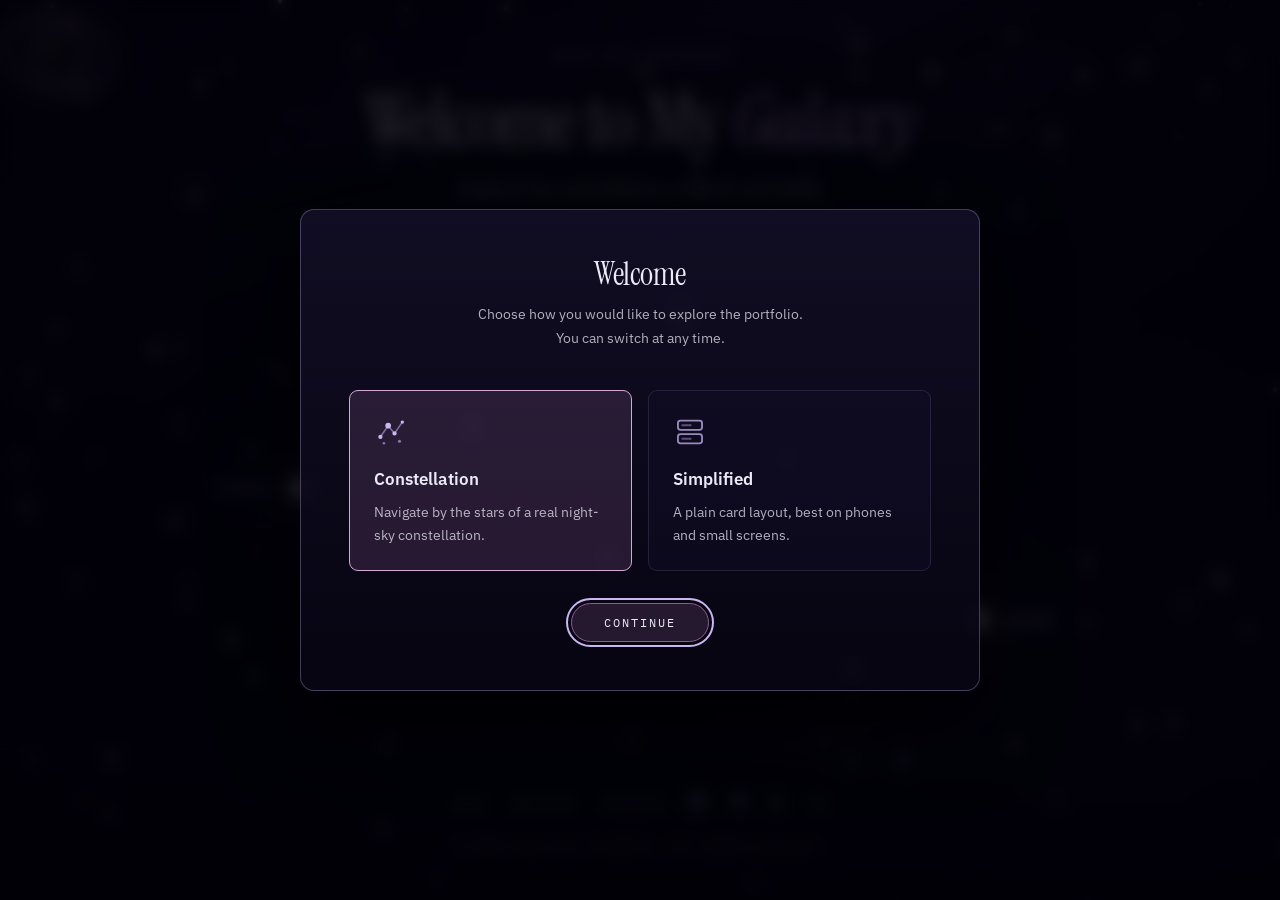
==== commit 9b63d0f7: "changed home button (black hole) anim" ====
--- a/index.html
+++ b/index.html
@@ -3,8 +3,8 @@
 <head>
     <meta charset="UTF-8">
     <meta name="viewport" content="width=device-width, initial-scale=1.0">
-    <title>Aarya Ray Chaudhuri — Portfolio</title>
-    <meta name="description" content="Portfolio of Aarya Ray Chaudhuri — software developer working in machine learning, full-stack web and IoT.">
+    <title>Aarya Ray Chaudhuri</title>
+    <meta name="description" content="Portfolio of Aarya Ray Chaudhuri, asoftware developer working in machine learning, full-stack web and IoT.">
     <link rel="preconnect" href="https://fonts.googleapis.com">
     <link rel="preconnect" href="https://fonts.gstatic.com" crossorigin>
     <link rel="stylesheet" href="https://fonts.googleapis.com/css2?family=IBM+Plex+Mono:wght@400;500&family=IBM+Plex+Sans:wght@400;500;600&family=Instrument+Serif:ital@0;1&display=swap">
@@ -97,6 +97,7 @@
     <script src="js/starfield.js"></script>
     <script src="js/constellations.js"></script>
     <script src="js/view-selector.js"></script>
+    <script src="js/blackhole.js"></script>
     <script src="js/main.js"></script>
 </body>
 </html>
--- a/css/styles.css
+++ b/css/styles.css
@@ -14,6 +14,14 @@
     --violet-400: #9D4EDD;
     --violet-600: #6A47AA;
 
+    /* Lavender and mauve sit a step warmer and pinker than the violets above.
+       They are the accent voice: small marks, captions, the colour inside a
+       glow. Used at that scale they warm the palette without turning it - a
+       second note rather than a second theme. */
+    --lavender:   #CBB6F2;
+    --mauve:      #D3A9D6;
+    --mauve-deep: #8E5B92;
+
     --ink:    #ECEAF6;
     --ink-2:  rgba(236, 234, 246, 0.74);
     --ink-3:  rgba(236, 234, 246, 0.46);
@@ -22,7 +30,7 @@
     --surface:  linear-gradient(180deg, rgba(19, 15, 40, 0.76), rgba(8, 6, 20, 0.84));
     --surface-solid: linear-gradient(180deg, rgba(19, 15, 40, 0.88), rgba(7, 5, 18, 0.92));
     --hairline:   rgba(194, 191, 240, 0.13);
-    --hairline-2: rgba(194, 191, 240, 0.30);
+    --hairline-2: rgba(206, 182, 236, 0.30);
 
     /* Aliases kept so older selectors and any inline usage stay valid. */
     --light-purple: var(--violet-200);
@@ -103,12 +111,12 @@
 }
 
 ::selection {
-    background: rgba(157, 78, 221, 0.4);
+    background: rgba(142, 91, 146, 0.5);
     color: #fff;
 }
 
 :focus-visible {
-    outline: 2px solid var(--violet-200);
+    outline: 2px solid var(--lavender);
     outline-offset: 3px;
     border-radius: 4px;
 }
@@ -127,7 +135,7 @@
 
 h1 em, h2 em, h3 em {
     font-style: italic;
-    color: var(--violet-200);
+    color: var(--lavender);
 }
 
 h4 {
@@ -145,7 +153,7 @@
     font-weight: 400;
     letter-spacing: 0.22em;
     text-transform: uppercase;
-    color: var(--violet-200);
+    color: var(--lavender);
     opacity: 0.72;
     margin-bottom: 1.1rem;
 }
@@ -238,8 +246,8 @@
     background:
         radial-gradient(circle at 32% 30%, rgba(255, 255, 255, 0.16), transparent 46%),
         radial-gradient(circle at 50% 50%, #0a0a12 0%, #000 46%, transparent 70%),
-        radial-gradient(circle at 50% 50%, rgba(157, 78, 221, 0.3) 0%, transparent 56%);
-    box-shadow: 0 0 22px rgba(194, 191, 240, 0.55), 0 0 46px rgba(0, 0, 0, 1);
+        radial-gradient(circle at 50% 50%, rgba(178, 106, 186, 0.34) 0%, transparent 56%);
+    box-shadow: 0 0 22px rgba(206, 182, 236, 0.55), 0 0 46px rgba(0, 0, 0, 1);
     z-index: 80;
     cursor: pointer;
     opacity: 0.92;
@@ -249,7 +257,7 @@
 
 .black-hole-home:hover {
     opacity: 1;
-    box-shadow: 0 0 28px rgba(194, 191, 240, 0.8), 0 0 60px rgba(157, 78, 221, 0.4);
+    box-shadow: 0 0 28px rgba(211, 169, 214, 0.8), 0 0 60px rgba(157, 78, 221, 0.4);
 }
 
 /* Accretion disc */
@@ -264,8 +272,8 @@
     border-radius: 50%;
     background:
         radial-gradient(circle at 30% 40%, rgba(255, 255, 255, 0.08), transparent 56%),
-        radial-gradient(circle at 70% 60%, rgba(194, 191, 240, 0.15), transparent 66%);
-    box-shadow: 0 0 18px rgba(194, 191, 240, 0.5), 0 0 34px rgba(157, 78, 221, 0.45);
+        radial-gradient(circle at 70% 60%, rgba(211, 169, 214, 0.17), transparent 66%);
+    box-shadow: 0 0 18px rgba(203, 182, 242, 0.5), 0 0 34px rgba(142, 91, 146, 0.5);
     opacity: 0.6;
     pointer-events: none;
     animation: accretionSpin 24s linear infinite;
@@ -280,8 +288,8 @@
     height: 68px;
     transform: translate(-50%, -50%);
     border-radius: 50%;
-    border: 1px solid rgba(194, 191, 240, 0.38);
-    box-shadow: 0 0 22px rgba(194, 191, 240, 0.35), 0 0 56px rgba(157, 78, 221, 0.4);
+    border: 1px solid rgba(206, 182, 236, 0.38);
+    box-shadow: 0 0 22px rgba(206, 182, 236, 0.35), 0 0 56px rgba(160, 96, 168, 0.42);
     opacity: 0.36;
     filter: blur(1px);
     mix-blend-mode: screen;
@@ -301,53 +309,115 @@
 
 /* ==========================================================================
    Page transition - everything falls into the black hole
+   The spiral, the stretch and the wind-up of the sky are driven from
+   js/blackhole.js; what lives here is the hole's own reaction to the meal.
    ========================================================================== */
 
 .page-sucked {
     overflow: hidden;
+    cursor: default;
+}
+
+.page-sucked a,
+.page-sucked button {
+    pointer-events: none;
+}
+
+/* The containers clip by design; nothing on its way out should be cut off. */
+.page-sucked .constellation-container {
+    overflow: visible;
+}
+
+/* The pool of shadow that keeps text legible has nothing left to protect, and
+   it would otherwise sit still over a sky that is turning. */
+.page-sucked .sky-veil {
+    opacity: 0;
+    transition: opacity 0.45s linear;
+}
+
+/* The rule and the wash over the footer belong to a box that is not falling. */
+.page-sucked .footer {
+    border-top-color: transparent;
+    background-image: none;
 }
 
 .page-sucked .black-hole-home {
-    animation: blackHoleToCenter 1.1s ease-in-out forwards;
-}
-
-.page-sucked .navbar,
-.page-sucked .constellation-container,
-.page-sucked #simplifiedHomeContainer,
-.page-sucked .projects-container,
-.page-sucked .about-container,
-.page-sucked .footer,
-.page-sucked .view-toggle-btn {
-    animation: dissolveIntoHole 0.75s ease-out forwards;
-}
-
-.page-sucked .stars-background {
-    animation: dissolveIntoHole 0.9s ease-in forwards;
-}
-
-@keyframes dissolveIntoHole {
-    0%   { opacity: 1; filter: blur(0); }
-    100% { opacity: 0; filter: blur(4px); }
-}
-
-@keyframes blackHoleToCenter {
+    z-index: 85;
+    animation: blackHoleFeeds 1.45s cubic-bezier(0.45, 0, 0.72, 0.45) forwards;
+}
+
+/* The disc spins up as it swallows the page. */
+.page-sucked .black-hole-home::before {
+    animation-duration: 0.9s;
+}
+
+.page-sucked .black-hole-home::after {
+    animation-duration: 1.4s;
+}
+
+@keyframes blackHoleFeeds {
     0% {
-        top: var(--bh-top);
-        left: var(--bh-left);
-        transform: translate(0, 0) scale(1);
-    }
-    55% {
-        top: 50%;
-        left: var(--bh-left);
-        transform: translate(0, -50%) scale(1.9);
-        box-shadow: 0 0 70px rgba(194, 191, 240, 0.9), 0 0 140px rgba(157, 78, 221, 0.85);
+        transform: scale(1);
+        box-shadow: 0 0 22px rgba(206, 182, 236, 0.55), 0 0 46px rgba(0, 0, 0, 1);
+    }
+    50% {
+        transform: scale(1.4);
+        box-shadow: 0 0 46px rgba(211, 169, 214, 0.85), 0 0 96px rgba(157, 78, 221, 0.55);
+    }
+    86% {
+        transform: scale(2.35);
+        box-shadow: 0 0 54px rgba(226, 209, 255, 0.95), 0 0 126px rgba(157, 78, 221, 0.75);
     }
     100% {
-        top: 50%;
-        left: 50%;
-        transform: translate(-50%, -50%) scale(12);
-        box-shadow: 0 0 180px rgba(194, 191, 240, 1), 0 0 260px rgba(157, 78, 221, 0.95);
-    }
+        transform: scale(2.05);
+        box-shadow: 0 0 40px rgba(226, 209, 255, 0.85), 0 0 96px rgba(157, 78, 221, 0.55);
+    }
+}
+
+/* Spiral arms of light wound around the hole. Screen-blended, so the corners
+   the rotation leaves behind stay empty rather than showing an edge. */
+.bh-vortex {
+    position: fixed;
+    inset: 0;
+    z-index: 70;
+    pointer-events: none;
+    opacity: 0;
+    mix-blend-mode: screen;
+    /* Blurred hard, so the straight radial edges a conic gradient cannot avoid
+       read as luminous haze wound round the hole rather than as searchlights. */
+    filter: blur(30px);
+    background: conic-gradient(from 0deg at var(--bh-x) var(--bh-y),
+        rgba(206, 182, 236, 0) 0deg,
+        rgba(214, 194, 248, 0.26) 34deg,
+        rgba(157, 78, 221, 0.09) 88deg,
+        rgba(206, 182, 236, 0) 148deg,
+        rgba(190, 122, 200, 0.24) 226deg,
+        rgba(206, 182, 236, 0.08) 292deg,
+        rgba(206, 182, 236, 0) 360deg);
+    -webkit-mask-image: radial-gradient(circle 62vmax at var(--bh-x) var(--bh-y),
+        rgba(0, 0, 0, 0) 0%, rgba(0, 0, 0, 1) 14%, rgba(0, 0, 0, 0) 78%);
+    mask-image: radial-gradient(circle 62vmax at var(--bh-x) var(--bh-y),
+        rgba(0, 0, 0, 0) 0%, rgba(0, 0, 0, 1) 14%, rgba(0, 0, 0, 0) 78%);
+}
+
+/* Light stops escaping anywhere but the core. */
+.bh-collapse {
+    position: fixed;
+    inset: 0;
+    z-index: 88;
+    pointer-events: none;
+    opacity: 0;
+    background:
+        radial-gradient(circle 108px at var(--bh-x) var(--bh-y),
+            rgba(2, 1, 7, 1) 0%,
+            rgba(2, 1, 7, 1) 33%,
+            rgba(236, 226, 255, 0.85) 48%,
+            rgba(150, 85, 205, 0.4) 68%,
+            rgba(3, 2, 9, 0) 100%),
+        radial-gradient(circle 120vmax at var(--bh-x) var(--bh-y),
+            rgba(3, 2, 9, 0) 0%,
+            rgba(3, 2, 9, 0.45) 42%,
+            rgba(3, 2, 9, 1) 88%);
 }
 
 /* ==========================================================================
@@ -404,14 +474,16 @@
     font-size: var(--t-micro);
     letter-spacing: 0.2em;
     text-transform: uppercase;
-    color: var(--violet-200);
+    color: var(--mauve);
     opacity: 0;
     min-height: 1.2em;
     transition: opacity 1.1s var(--ease);
 }
 
 .sky-label.visible {
-    opacity: 0.6;
+    /* A touch brighter than the violet it replaced: mauve is a warmer, less
+       luminous hue, and this keeps the caption at the same read weight. */
+    opacity: 0.72;
 }
 
 /* The SVG carries preserveAspectRatio="xMidYMid meet", so giving the box a
@@ -430,7 +502,7 @@
     min-height: 13rem;
     /* Static glow. Animating a drop-shadow on an SVG this large re-rasterises
        the whole subtree every frame, which was the heaviest paint on the page. */
-    filter: drop-shadow(0 0 40px rgba(194, 191, 240, 0.42)) drop-shadow(0 0 80px rgba(154, 78, 221, 0.26));
+    filter: drop-shadow(0 0 40px rgba(206, 182, 236, 0.42)) drop-shadow(0 0 90px rgba(168, 96, 190, 0.28));
     animation: riseIn 1.1s var(--ease) 0.15s both;
 }
 
@@ -453,12 +525,15 @@
    point of light rather than a filled disc; the pointer target is a separate,
    larger, invisible circle sitting on top of it. */
 .constellation-star {
-    fill: #F2F0FF;
+    fill: #F4F0FF;
     pointer-events: none;
     transition: fill 0.35s var(--ease), filter 0.35s var(--ease);
     animation: twinkleStar 4.5s ease-in-out infinite;
-    filter: drop-shadow(0 0 5px rgba(226, 222, 255, 0.95))
-            drop-shadow(0 0 16px rgba(157, 78, 221, 0.55));
+    /* White core, lavender close in, mauve furthest out - the same warming
+       run the meteor tails take. */
+    filter: drop-shadow(0 0 5px rgba(230, 226, 255, 0.95))
+            drop-shadow(0 0 14px rgba(203, 182, 242, 0.6))
+            drop-shadow(0 0 26px rgba(160, 96, 168, 0.5));
     transform-box: fill-box;
     transform-origin: center;
 }
@@ -471,15 +546,15 @@
 .star-group:hover .constellation-star {
     fill: #fff;
     filter: drop-shadow(0 0 10px rgba(255, 255, 255, 0.95))
-            drop-shadow(0 0 26px rgba(194, 191, 240, 0.85))
+            drop-shadow(0 0 26px rgba(211, 169, 214, 0.85))
             drop-shadow(0 0 48px rgba(157, 78, 221, 0.7));
 }
 
 /* Real stars that complete the shape but carry no link - dim, non-interactive. */
 .constellation-star-decorative {
-    fill: rgba(210, 206, 250, 0.5);
+    fill: rgba(216, 202, 246, 0.5);
     animation: none;
-    filter: drop-shadow(0 0 4px rgba(194, 191, 240, 0.45));
+    filter: drop-shadow(0 0 4px rgba(203, 182, 242, 0.45));
     /* These have no hit target of their own, so they take pointer events
        directly - it is what surfaces the real star's name on hover. */
     pointer-events: auto;
@@ -501,7 +576,7 @@
        slide every caption back over its own star. */
     font-weight: 500;
     letter-spacing: 0.01em;
-    fill: var(--violet-200);
+    fill: var(--lavender);
     pointer-events: none;
     opacity: 0.72;
     transition: opacity 0.3s var(--ease), fill 0.3s var(--ease);
@@ -586,7 +661,7 @@
     font-weight: 500;
     letter-spacing: 0.2em;
     text-transform: uppercase;
-    color: var(--violet-200);
+    color: var(--lavender);
     opacity: 0.75;
     margin-bottom: 1.35rem;
 }
@@ -617,7 +692,7 @@
     top: 1.32em;
     width: 5px;
     height: 5px;
-    background: var(--violet-400);
+    background: var(--mauve);
     transform: rotate(45deg);
     opacity: 0.85;
     transition: background 0.3s var(--ease);
@@ -629,7 +704,8 @@
 }
 
 .skills-list li:hover::before {
-    background: var(--violet-200);
+    background: var(--lavender);
+    box-shadow: 0 0 8px rgba(211, 169, 214, 0.7);
 }
 
 /* ==========================================================================
@@ -660,7 +736,7 @@
 }
 
 .footer-link {
-    color: var(--violet-200);
+    color: var(--lavender);
     text-decoration: none;
     opacity: 0.78;
     letter-spacing: 0.08em;
@@ -780,7 +856,7 @@
     border: 1px solid var(--hairline);
     border-radius: var(--radius-pill);
     background: rgba(19, 15, 40, 0.5);
-    color: var(--violet-200);
+    color: var(--lavender);
     text-decoration: none;
     font-family: var(--font-mono);
     font-size: var(--t-micro);
@@ -791,7 +867,7 @@
 
 .social-link:hover {
     border-color: var(--hairline-2);
-    background: rgba(106, 71, 170, 0.22);
+    background: rgba(142, 91, 146, 0.26);
     color: #fff;
     transform: translateY(-2px);
 }
--- a/css/view-selector.css
+++ b/css/view-selector.css
@@ -72,8 +72,8 @@
 }
 
 .view-option.selected {
-    border-color: var(--violet-400);
-    background: rgba(106, 71, 170, 0.2);
+    border-color: var(--mauve);
+    background: rgba(142, 91, 146, 0.22);
 }
 
 .view-option input {
@@ -87,7 +87,7 @@
     width: 34px;
     height: 34px;
     margin-bottom: 1.1rem;
-    color: var(--violet-200);
+    color: var(--lavender);
     opacity: 0.75;
     transition: opacity 0.3s var(--ease);
 }
@@ -124,9 +124,9 @@
 
 .view-selector-buttons button {
     padding: 0.7rem 2rem;
-    border: 1px solid var(--violet-400);
+    border: 1px solid var(--mauve-deep);
     border-radius: var(--radius-pill);
-    background: rgba(157, 78, 221, 0.18);
+    background: rgba(142, 91, 146, 0.22);
     color: var(--ink);
     font-family: var(--font-mono);
     font-size: var(--t-micro);
@@ -137,7 +137,7 @@
 }
 
 .view-selector-buttons button:hover {
-    background: rgba(157, 78, 221, 0.34);
+    background: rgba(163, 104, 168, 0.38);
     transform: translateY(-2px);
 }
 
@@ -166,7 +166,7 @@
     border: 1px solid var(--hairline-2);
     border-radius: 50%;
     background: rgba(12, 9, 26, 0.6);
-    color: var(--violet-200);
+    color: var(--lavender);
     cursor: pointer;
     z-index: 100;
     backdrop-filter: blur(10px);
@@ -181,8 +181,8 @@
 }
 
 .view-toggle-btn:hover {
-    border-color: var(--violet-400);
-    background: rgba(106, 71, 170, 0.28);
+    border-color: var(--mauve);
+    background: rgba(142, 91, 146, 0.3);
     color: #fff;
 }
 
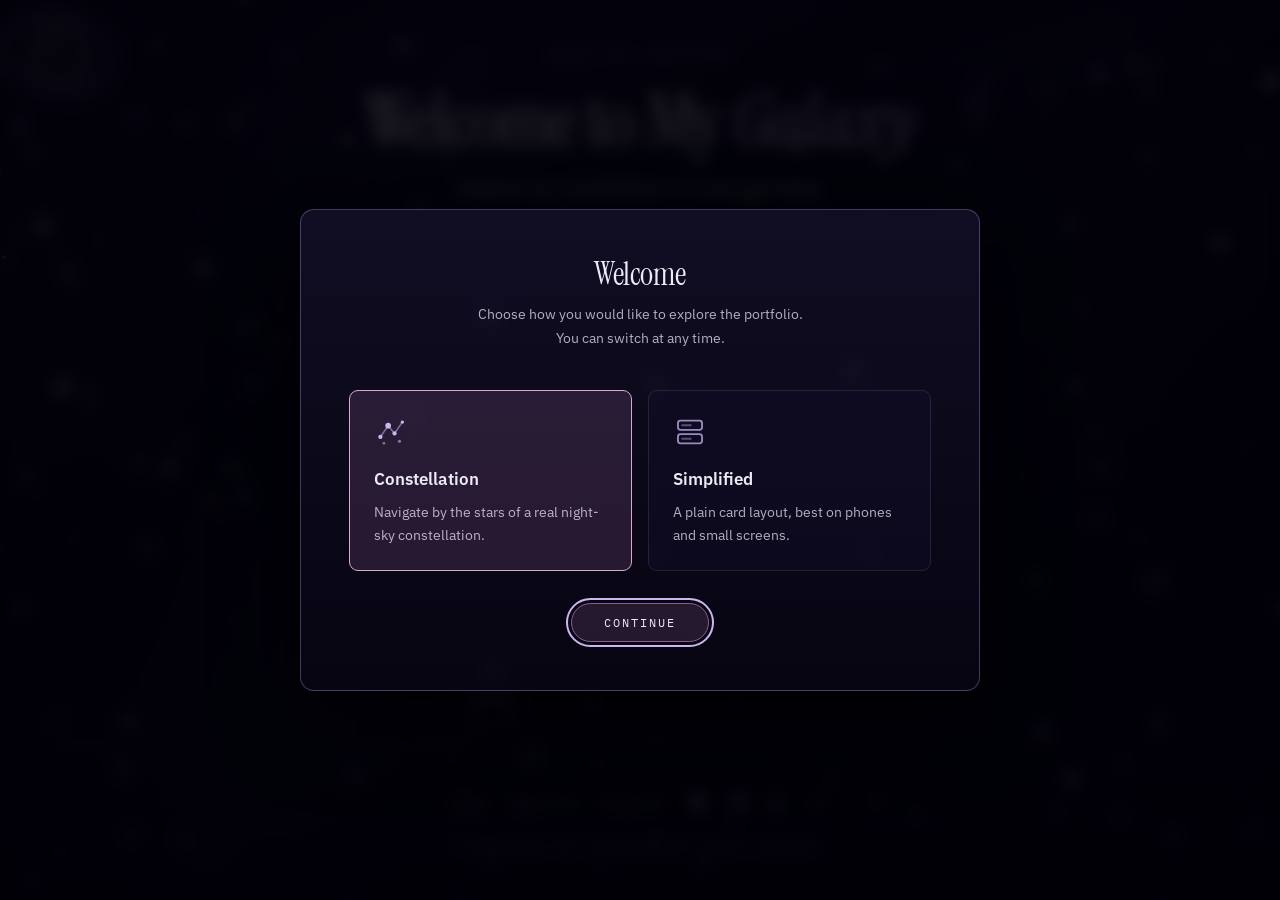
==== commit 4110a11a: "changed title text" ====
--- a/index.html
+++ b/index.html
@@ -97,7 +97,6 @@
     <script src="js/starfield.js"></script>
     <script src="js/constellations.js"></script>
     <script src="js/view-selector.js"></script>
-    <script src="js/blackhole.js"></script>
     <script src="js/main.js"></script>
 </body>
 </html>
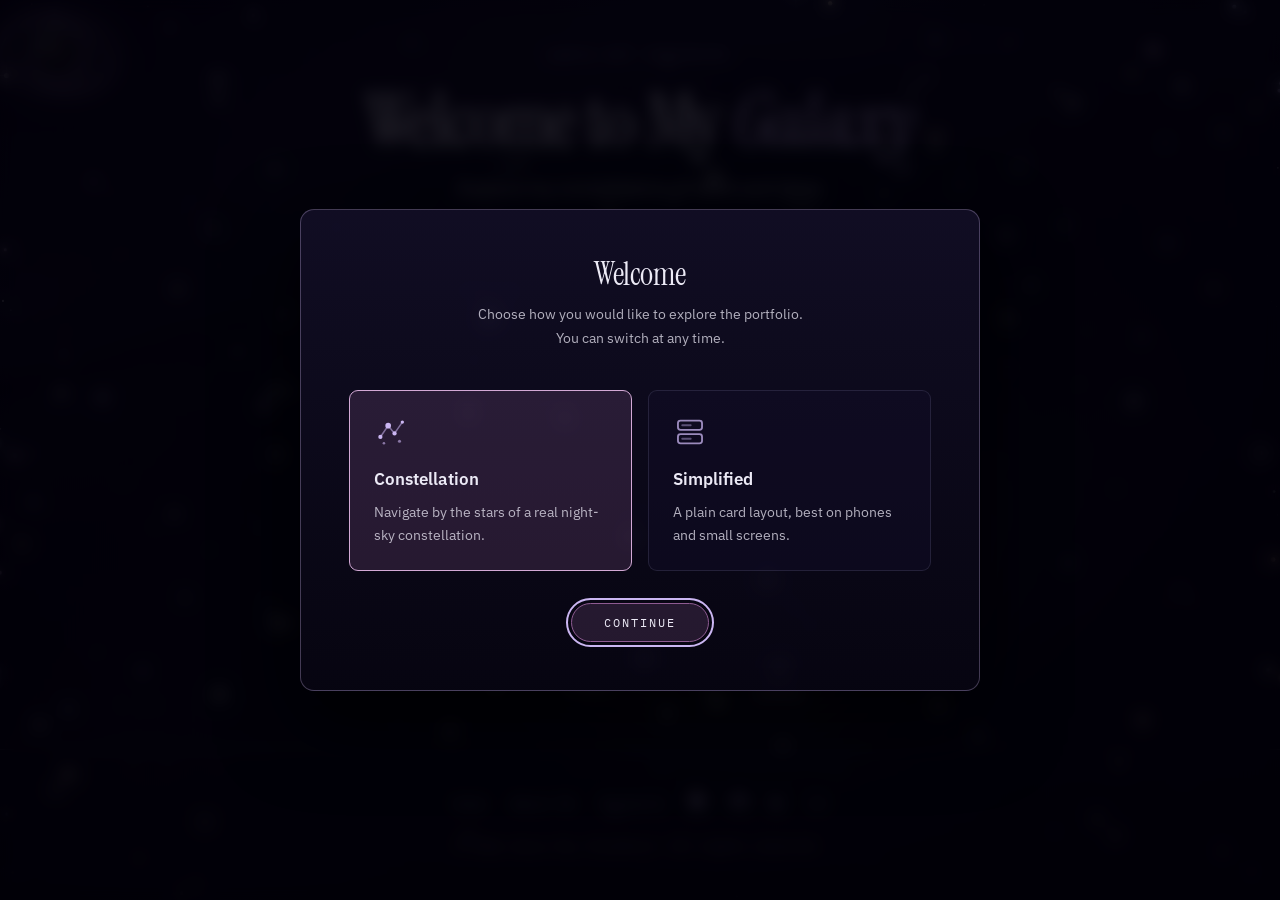
==== commit a3c95e3e: "changed blackhole anim more, page now splits into two. changed text on some pages and proofread" ====
--- a/index.html
+++ b/index.html
@@ -26,13 +26,12 @@
         </div>
     </nav>
 
-    <!-- Simplified Home View Container -->
     <div id="simplifiedHomeContainer" style="display: none;">
         <div class="simplified-section">
             <div class="simplified-header">
                 <p class="kicker">Aarya Ray Chaudhuri</p>
                 <h1>Welcome to My Portfolio</h1>
-                <p>Hi, I'm Aarya Ray Chaudhuri — a passionate software developer exploring the cosmos of technology</p>
+                <p>Hi, I'm Aarya Ray Chaudhuri, a passionate software developer exploring the cosmos of technology</p>
             </div>
 
             <div class="simplified-cards">
@@ -97,6 +96,7 @@
     <script src="js/starfield.js"></script>
     <script src="js/constellations.js"></script>
     <script src="js/view-selector.js"></script>
+    <script src="js/blackhole.js"></script>
     <script src="js/main.js"></script>
 </body>
 </html>
--- a/css/styles.css
+++ b/css/styles.css
@@ -1,11 +1,4 @@
-/* ==========================================================================
-   Aarya Ray Chaudhuri - portfolio
-   Base layer: design tokens, typography, the night sky, page furniture.
-
-   The sky itself is drawn to a canvas by js/starfield.js, which generates a
-   fresh random field on every page load. Everything here only positions and
-   tints those layers; no starfield coordinates live in CSS.
-   ========================================================================== */
+/* Base layer: design tokens, typography, the night sky, page furniture. */
 
 :root {
     /* --- Palette -------------------------------------------------------- */
@@ -14,10 +7,7 @@
     --violet-400: #9D4EDD;
     --violet-600: #6A47AA;
 
-    /* Lavender and mauve sit a step warmer and pinker than the violets above.
-       They are the accent voice: small marks, captions, the colour inside a
-       glow. Used at that scale they warm the palette without turning it - a
-       second note rather than a second theme. */
+    /* Lavender and mauve are the accent voice: small marks, captions, the colour inside a glow. */
     --lavender:   #CBB6F2;
     --mauve:      #D3A9D6;
     --mauve-deep: #8E5B92;
@@ -64,8 +54,7 @@
     --ease: cubic-bezier(0.22, 0.61, 0.36, 1);
     --shadow: 0 20px 50px rgba(0, 0, 0, 0.5);
 
-    /* Resting position of the black hole. Shared by the button and by the
-       transition keyframes so the two can never drift apart. */
+    /* Resting position of the black hole, shared with the transition keyframes. */
     --bh-top: 2rem;
     --bh-left: 2.25rem;
 }
@@ -121,9 +110,7 @@
     border-radius: 4px;
 }
 
-/* ==========================================================================
-   Typography primitives
-   ========================================================================== */
+/* Typography primitives */
 
 h1, h2, h3 {
     font-family: var(--font-display);
@@ -145,8 +132,7 @@
     letter-spacing: -0.005em;
 }
 
-/* Small mono line above a heading - the metadata voice used for captions,
-   years, tech tags and footer text. */
+/* Small mono line above a heading: captions, years, tech tags, footer text. */
 .kicker {
     font-family: var(--font-mono);
     font-size: var(--t-micro);
@@ -165,11 +151,7 @@
     max-width: 46ch;
 }
 
-/* ==========================================================================
-   The sky
-   Two stacked canvases drawn by js/starfield.js, then a veil that keeps text
-   legible over the brightest parts of the field.
-   ========================================================================== */
+/* The sky: two canvases from js/starfield.js, plus a veil that keeps text legible. */
 
 .stars-background {
     position: fixed;
@@ -206,9 +188,7 @@
     background: radial-gradient(ellipse 62% 46% at 50% 40%, rgba(4, 3, 10, 0.6), transparent 78%);
 }
 
-/* About: the Milky Way runs right through the page, so the veil is a soft
-   pool of shadow sized to the reading column - the sky stays bright at the
-   edges while the text sits on near-solid black. */
+/* About: the veil is sized to the reading column, so the sky stays bright at the edges. */
 .about-page .sky-veil {
     background:
         radial-gradient(ellipse 660px 58% at 50% 46%,
@@ -218,9 +198,7 @@
         linear-gradient(180deg, rgba(3, 2, 9, 0.42), rgba(3, 2, 9, 0.1) 32%, rgba(3, 2, 9, 0.5));
 }
 
-/* On a phone the veil spans the whole viewport, so it is eased off - the
-   text-shadow on the body copy carries the contrast from there, and the sky
-   stays worth looking at. */
+/* On a phone the veil covers everything, so it eases off and text-shadow carries the contrast. */
 @media (max-width: 768px) {
     .about-page .sky-veil {
         background:
@@ -232,9 +210,7 @@
     }
 }
 
-/* ==========================================================================
-   Black hole - the "home" control
-   ========================================================================== */
+/* Black hole: the home control */
 
 .black-hole-home {
     position: fixed;
@@ -307,11 +283,7 @@
     100% { transform: translate(-50%, -50%) scale(1) rotate(-360deg); opacity: 0.32; }
 }
 
-/* ==========================================================================
-   Page transition - everything falls into the black hole
-   The spiral, the stretch and the wind-up of the sky are driven from
-   js/blackhole.js; what lives here is the hole's own reaction to the meal.
-   ========================================================================== */
+/* Page transition. js/blackhole.js drives the spiral; this is the hole's own reaction. */
 
 .page-sucked {
     overflow: hidden;
@@ -328,8 +300,7 @@
     overflow: visible;
 }
 
-/* The pool of shadow that keeps text legible has nothing left to protect, and
-   it would otherwise sit still over a sky that is turning. */
+/* Nothing left to protect, and it would sit still over a sky that is turning. */
 .page-sucked .sky-veil {
     opacity: 0;
     transition: opacity 0.45s linear;
@@ -374,8 +345,7 @@
     }
 }
 
-/* Spiral arms of light wound around the hole. Screen-blended, so the corners
-   the rotation leaves behind stay empty rather than showing an edge. */
+/* One wedge of light per stream, hinged on the --bh-axis that js/blackhole.js sets. */
 .bh-vortex {
     position: fixed;
     inset: 0;
@@ -383,21 +353,29 @@
     pointer-events: none;
     opacity: 0;
     mix-blend-mode: screen;
-    /* Blurred hard, so the straight radial edges a conic gradient cannot avoid
-       read as luminous haze wound round the hole rather than as searchlights. */
+    /* Blurred hard, so the conic gradient's radial edges read as haze, not searchlights. */
     filter: blur(30px);
-    background: conic-gradient(from 0deg at var(--bh-x) var(--bh-y),
+    /* The arm that falls under the hole: the half turning away from the plane. */
+    background: conic-gradient(from var(--bh-axis, 0deg) at var(--bh-x) var(--bh-y),
         rgba(206, 182, 236, 0) 0deg,
-        rgba(214, 194, 248, 0.26) 34deg,
-        rgba(157, 78, 221, 0.09) 88deg,
-        rgba(206, 182, 236, 0) 148deg,
-        rgba(190, 122, 200, 0.24) 226deg,
-        rgba(206, 182, 236, 0.08) 292deg,
+        rgba(214, 194, 248, 0.26) 46deg,
+        rgba(157, 78, 221, 0.09) 118deg,
+        rgba(206, 182, 236, 0) 178deg,
         rgba(206, 182, 236, 0) 360deg);
     -webkit-mask-image: radial-gradient(circle 62vmax at var(--bh-x) var(--bh-y),
         rgba(0, 0, 0, 0) 0%, rgba(0, 0, 0, 1) 14%, rgba(0, 0, 0, 0) 78%);
     mask-image: radial-gradient(circle 62vmax at var(--bh-x) var(--bh-y),
         rgba(0, 0, 0, 0) 0%, rgba(0, 0, 0, 1) 14%, rgba(0, 0, 0, 0) 78%);
+}
+
+/* The arm that rides up over it. Dimmer, so the two never read as symmetry. */
+.bh-vortex--over {
+    background: conic-gradient(from var(--bh-axis, 0deg) at var(--bh-x) var(--bh-y),
+        rgba(206, 182, 236, 0) 0deg,
+        rgba(206, 182, 236, 0) 182deg,
+        rgba(190, 122, 200, 0.24) 246deg,
+        rgba(206, 182, 236, 0.08) 316deg,
+        rgba(206, 182, 236, 0) 360deg);
 }
 
 /* Light stops escaping anywhere but the core. */
@@ -420,24 +398,18 @@
             rgba(3, 2, 9, 1) 88%);
 }
 
-/* ==========================================================================
-   Navigation - hidden by design; the constellation is the navigation.
-   ========================================================================== */
+/* Navigation is hidden by design; the constellation is the navigation. */
 
 .navbar {
     display: none;
 }
 
-/* ==========================================================================
-   Home - hero + constellation
-   ========================================================================== */
+/* Home: hero and constellation */
 
 .constellation-container {
     position: relative;
     z-index: 50;
-    /* Grows to fill whatever the footer leaves behind, and the constellation
-       inside it takes the space the hero does not use. That keeps the home page
-       to a single screen without anything being cropped. */
+    /* Fills what the footer leaves, keeping the home page to one uncropped screen. */
     flex: 1;
     min-height: 26rem;
     display: flex;
@@ -445,8 +417,7 @@
     justify-content: center;
     align-items: center;
     gap: clamp(1rem, 2.5vh, 2rem);
-    /* Deliberately tighter than --block top and bottom: every pixel not spent
-       on padding goes to the constellation, which is the page. */
+    /* Tighter than --block: every pixel not spent on padding goes to the constellation. */
     padding: clamp(2.25rem, 5vh, 3.25rem) var(--gutter) clamp(1.25rem, 3vh, 2rem);
     text-align: center;
     overflow: hidden;
@@ -481,27 +452,18 @@
 }
 
 .sky-label.visible {
-    /* A touch brighter than the violet it replaced: mauve is a warmer, less
-       luminous hue, and this keeps the caption at the same read weight. */
+    /* Brighter than the violet it replaced, so the caption keeps the same read weight. */
     opacity: 0.72;
 }
 
-/* The SVG carries preserveAspectRatio="xMidYMid meet", so giving the box a
-   definite height is what sizes the constellation: the 800x600 viewBox is
-   scaled to fit and centred, and the whole shape always stays on screen.
-   (It used to be sized at 128% width with height:auto and left to flex-shrink
-   to fit, which only worked while the page happened to be exactly one
-   viewport tall.) */
+/* preserveAspectRatio="xMidYMid meet" means a definite height is what sizes the constellation. */
 #constellationCanvas,
 #projectsConstellation {
     width: 100%;
-    /* Home: take every pixel the hero and footer leave behind. flex-basis 0
-       rather than the SVG's intrinsic aspect ratio, so the height is decided
-       by the space available and never by the viewBox. */
+    /* flex-basis 0 rather than the SVG's aspect ratio, so space decides the height, not the viewBox. */
     flex: 1 1 0;
     min-height: 13rem;
-    /* Static glow. Animating a drop-shadow on an SVG this large re-rasterises
-       the whole subtree every frame, which was the heaviest paint on the page. */
+    /* Static glow: animating a drop-shadow here re-rasterises the whole subtree every frame. */
     filter: drop-shadow(0 0 40px rgba(206, 182, 236, 0.42)) drop-shadow(0 0 90px rgba(168, 96, 190, 0.28));
     animation: riseIn 1.1s var(--ease) 0.15s both;
 }
@@ -521,16 +483,13 @@
     50%      { opacity: 0.46; }
 }
 
-/* The visible star. Small and bright with a wide glow, so it reads as a
-   point of light rather than a filled disc; the pointer target is a separate,
-   larger, invisible circle sitting on top of it. */
+/* The visible star. The pointer target is a separate, larger, invisible circle on top. */
 .constellation-star {
     fill: #F4F0FF;
     pointer-events: none;
     transition: fill 0.35s var(--ease), filter 0.35s var(--ease);
     animation: twinkleStar 4.5s ease-in-out infinite;
-    /* White core, lavender close in, mauve furthest out - the same warming
-       run the meteor tails take. */
+    /* White core, lavender close in, mauve furthest out, as the meteor tails run. */
     filter: drop-shadow(0 0 5px rgba(230, 226, 255, 0.95))
             drop-shadow(0 0 14px rgba(203, 182, 242, 0.6))
             drop-shadow(0 0 26px rgba(160, 96, 168, 0.5));
@@ -555,14 +514,12 @@
     fill: rgba(216, 202, 246, 0.5);
     animation: none;
     filter: drop-shadow(0 0 4px rgba(203, 182, 242, 0.45));
-    /* These have no hit target of their own, so they take pointer events
-       directly - it is what surfaces the real star's name on hover. */
+    /* No hit target of their own, so they take pointer events directly for the hover name. */
     pointer-events: auto;
     cursor: default;
 }
 
-/* Twinkle through transform + opacity (compositor-only) rather than the SVG
-   `r` attribute, which forces layout for every star on every frame. */
+/* Twinkle via transform and opacity; the SVG `r` attribute would force layout every frame. */
 @keyframes twinkleStar {
     0%, 100% { opacity: 0.72; transform: scale(1); }
     50%      { opacity: 1;    transform: scale(1.06); }
@@ -570,10 +527,7 @@
 
 .constellation-label {
     font-family: var(--font-sans);
-    /* Size and text-anchor are both set by js/constellations.js, which places
-       each caption on whichever side of its star is free. Declaring either one
-       here would override that (CSS beats an SVG presentation attribute) and
-       slide every caption back over its own star. */
+    /* js/constellations.js sets size and text-anchor; declaring them here would override it. */
     font-weight: 500;
     letter-spacing: 0.01em;
     fill: var(--lavender);
@@ -588,9 +542,7 @@
     fill: #fff;
 }
 
-/* ==========================================================================
-   About
-   ========================================================================== */
+/* About */
 
 .about-container {
     max-width: 980px;
@@ -634,8 +586,7 @@
     color: var(--ink-2);
     line-height: 1.8;
     margin-bottom: 1.35rem;
-    /* Belt and braces over a bright Milky Way - the veil does most of the
-       work, this keeps body copy crisp where a bright patch shows through. */
+    /* Keeps body copy crisp where a bright patch of Milky Way shows through the veil. */
     text-shadow: 0 1px 16px rgba(2, 1, 8, 0.95);
 }
 
@@ -708,9 +659,7 @@
     box-shadow: 0 0 8px rgba(211, 169, 214, 0.7);
 }
 
-/* ==========================================================================
-   Footer
-   ========================================================================== */
+/* Footer */
 
 .footer {
     position: relative;
@@ -752,9 +701,7 @@
     font-size: 1rem;
 }
 
-/* ==========================================================================
-   Simplified view
-   ========================================================================== */
+/* Simplified view */
 
 #simplifiedHomeContainer {
     position: relative;
@@ -876,9 +823,7 @@
     font-size: 0.95rem;
 }
 
-/* ==========================================================================
-   Shared animations
-   ========================================================================== */
+/* Shared animations */
 
 @keyframes riseIn {
     from { opacity: 0; transform: translateY(18px); }
@@ -896,9 +841,7 @@
     to   { opacity: 1; transform: none; }
 }
 
-/* ==========================================================================
-   Responsive
-   ========================================================================== */
+/* Responsive */
 
 @media (max-width: 900px) {
     .about-content {
@@ -943,9 +886,7 @@
     }
 }
 
-/* ==========================================================================
-   Motion preferences
-   ========================================================================== */
+/* Motion preferences */
 
 @media (prefers-reduced-motion: reduce) {
     html {
--- a/css/view-selector.css
+++ b/css/view-selector.css
@@ -1,8 +1,4 @@
-/* ==========================================================================
-   View selector - first-visit dialog and the persistent toggle.
-   Icons are inline SVG symbols (see js/view-selector.js), not emoji, so they
-   inherit colour and stay consistent across platforms.
-   ========================================================================== */
+/* View selector: first-visit dialog and persistent toggle. Icons are inline SVG from js/view-selector.js. */
 
 .view-selector-modal {
     position: fixed;
@@ -149,9 +145,7 @@
     overflow: hidden;
 }
 
-/* --------------------------------------------------------------------------
-   Persistent toggle
-   -------------------------------------------------------------------------- */
+/* Persistent toggle */
 
 .view-toggle-btn {
     position: fixed;
